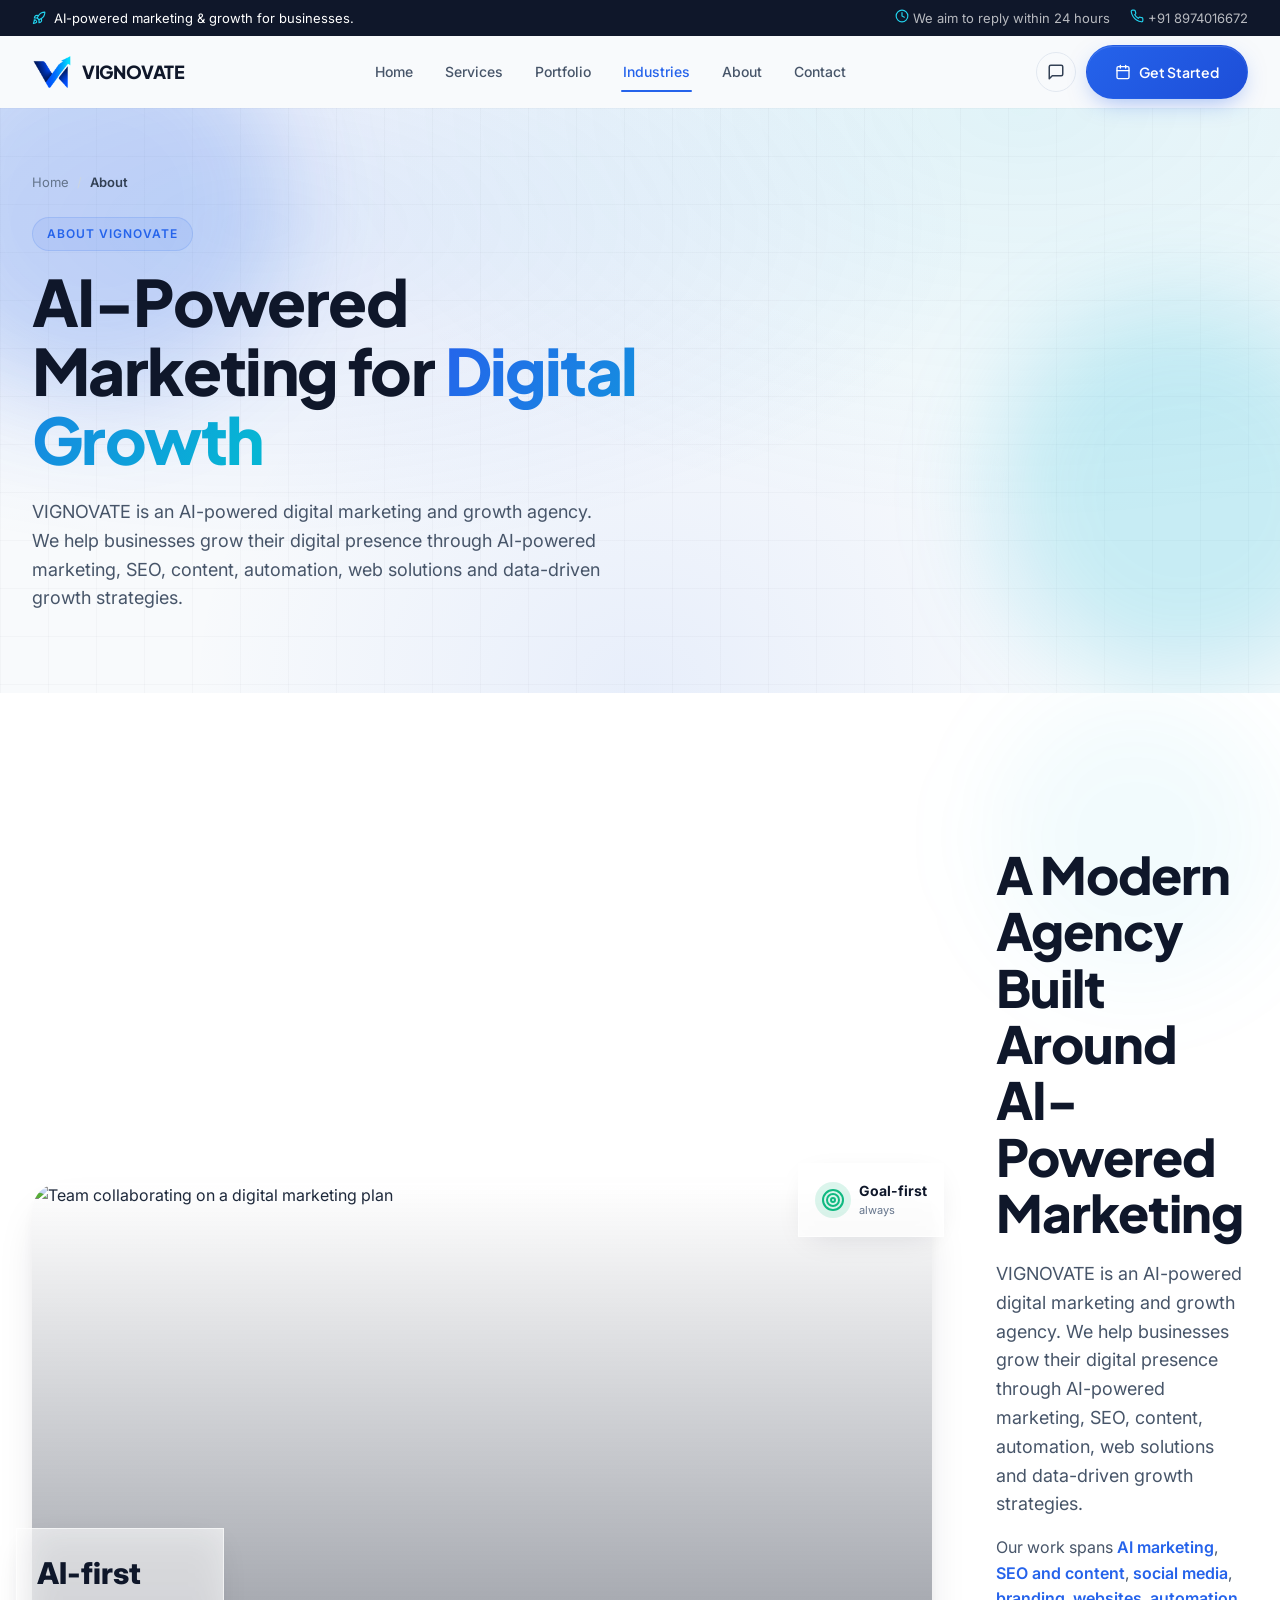
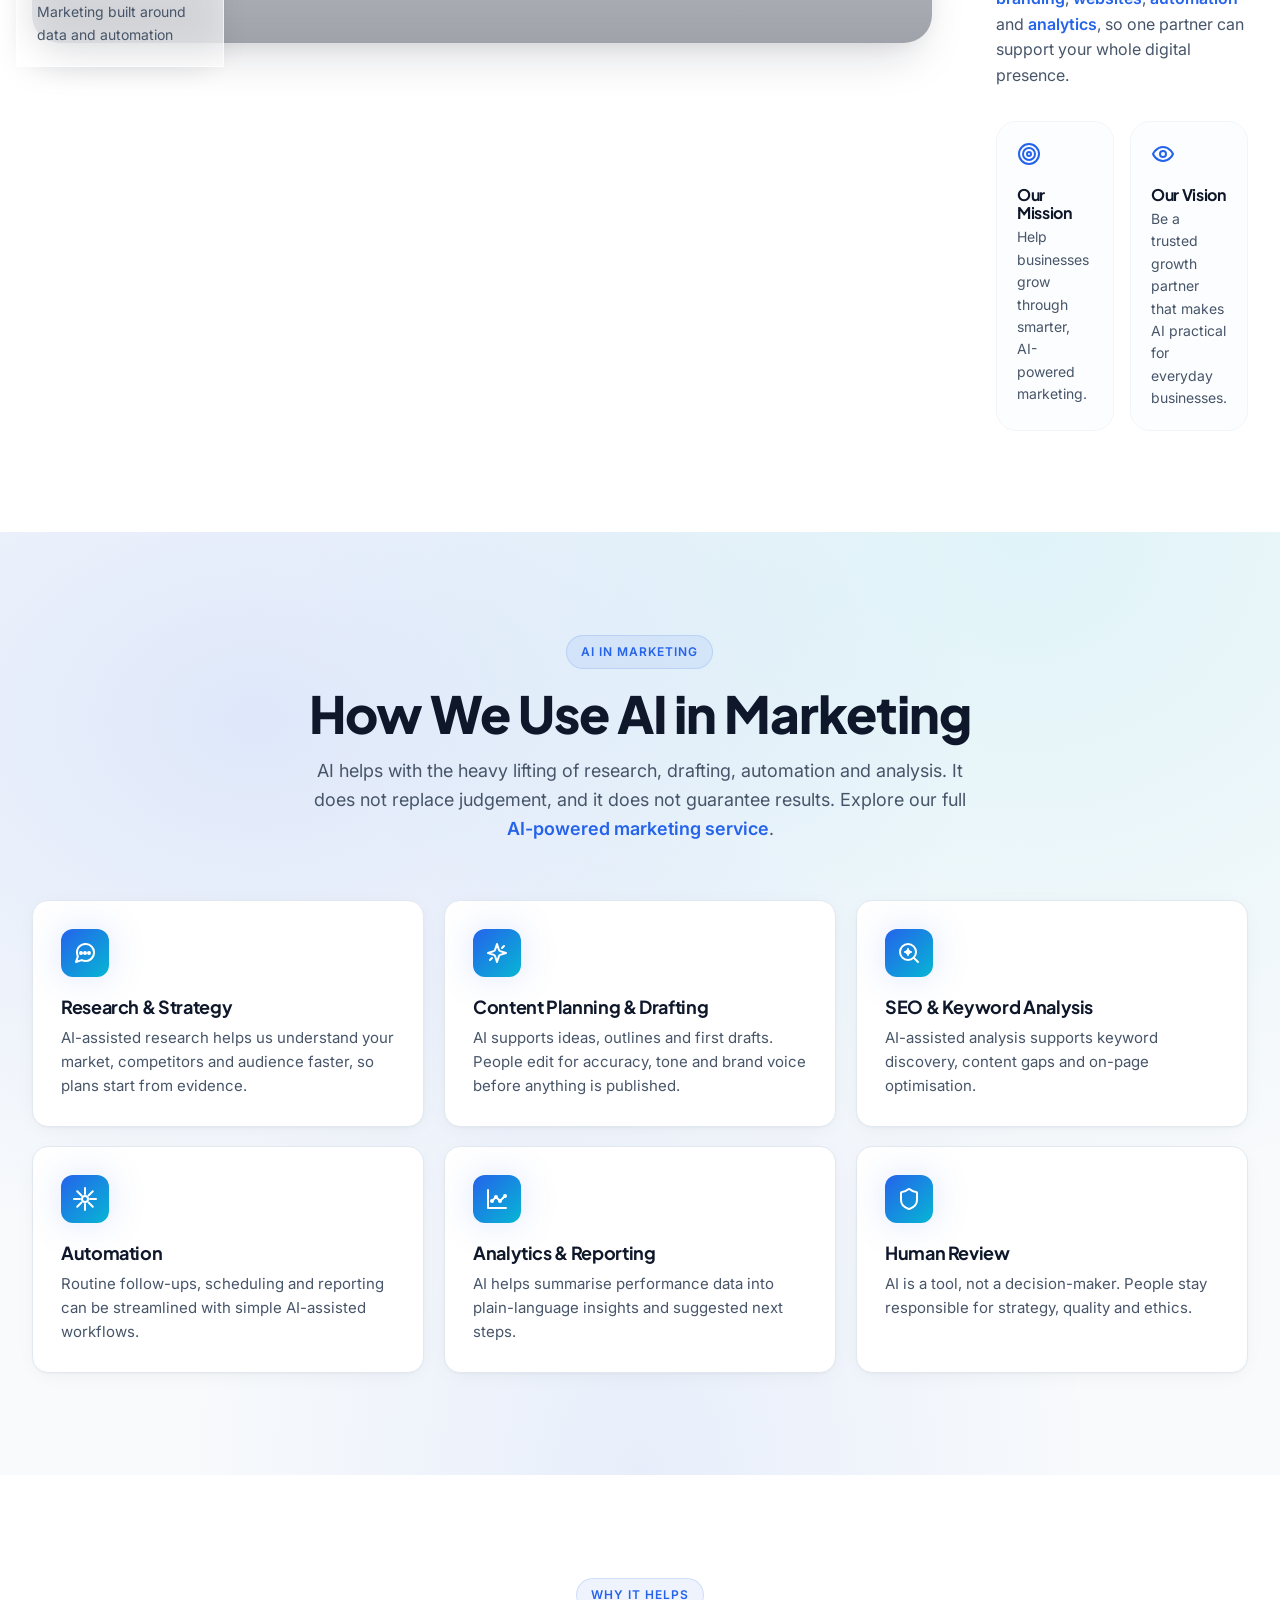
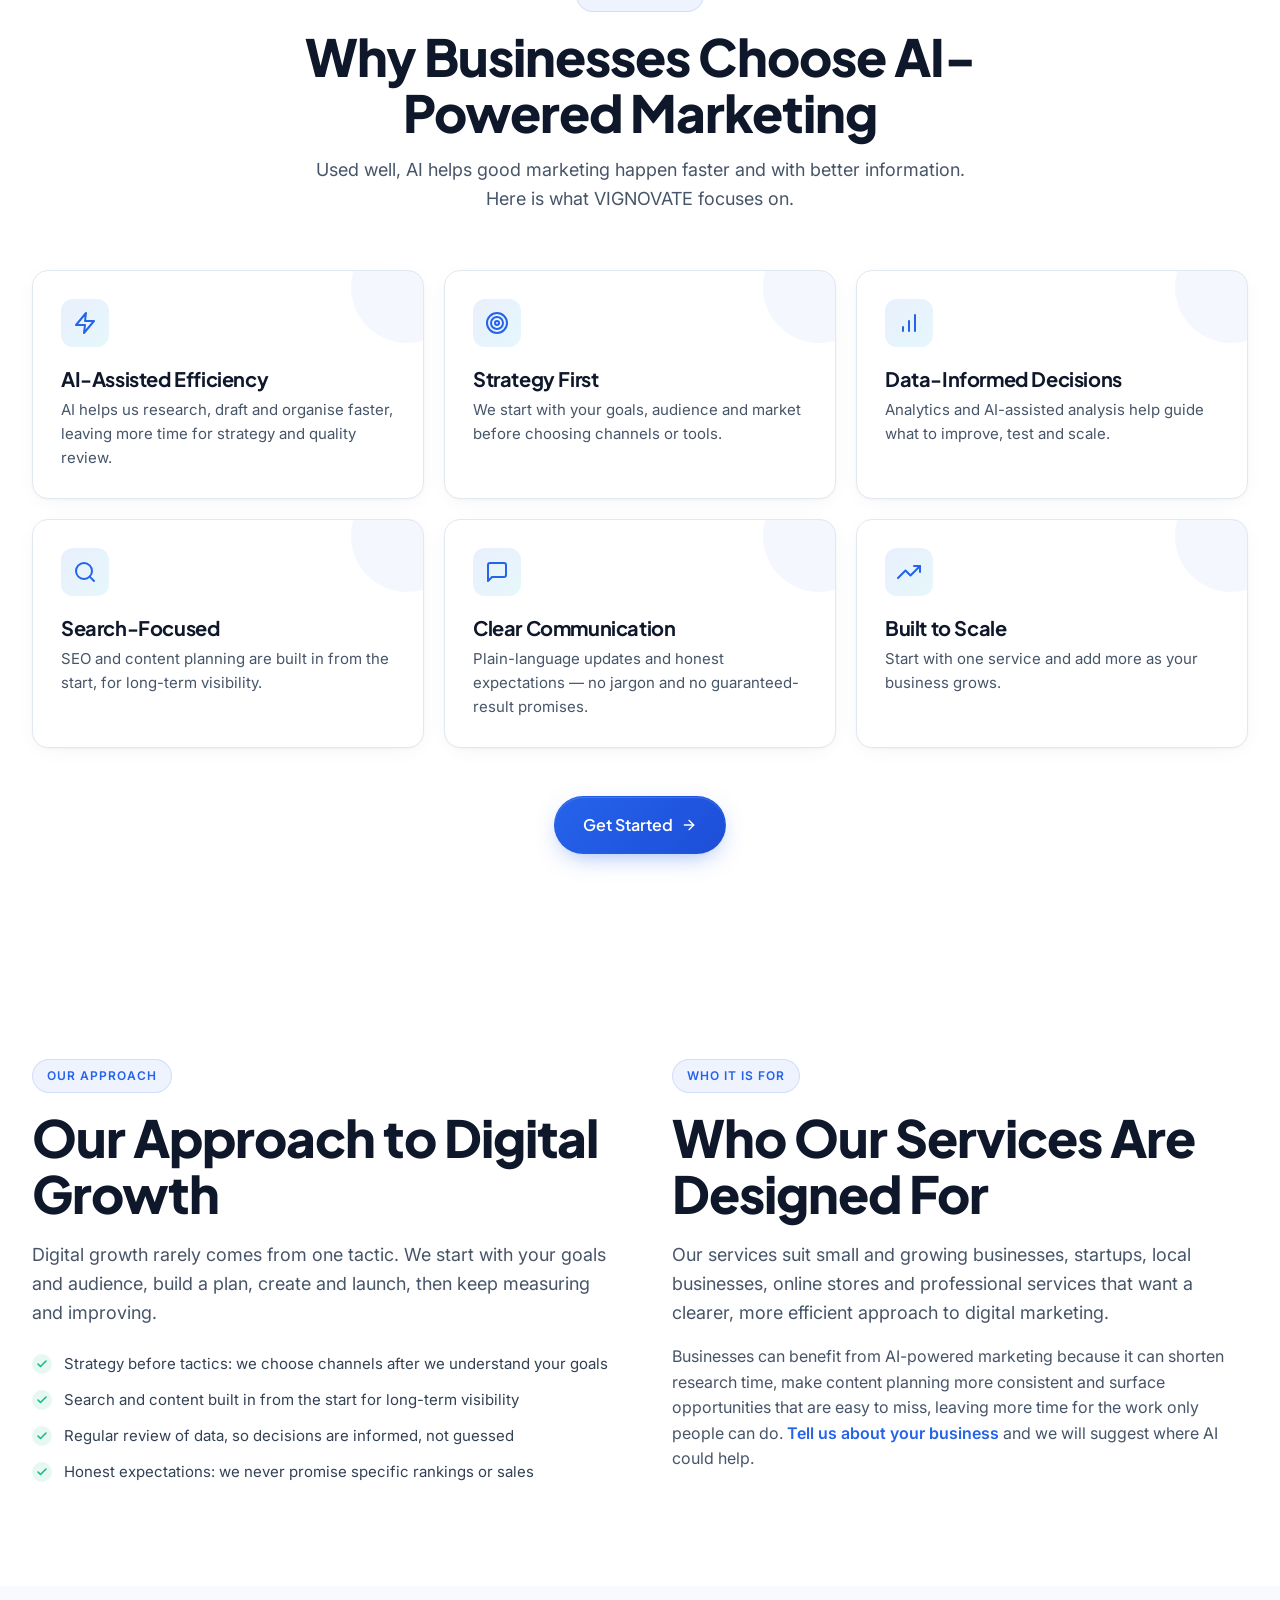
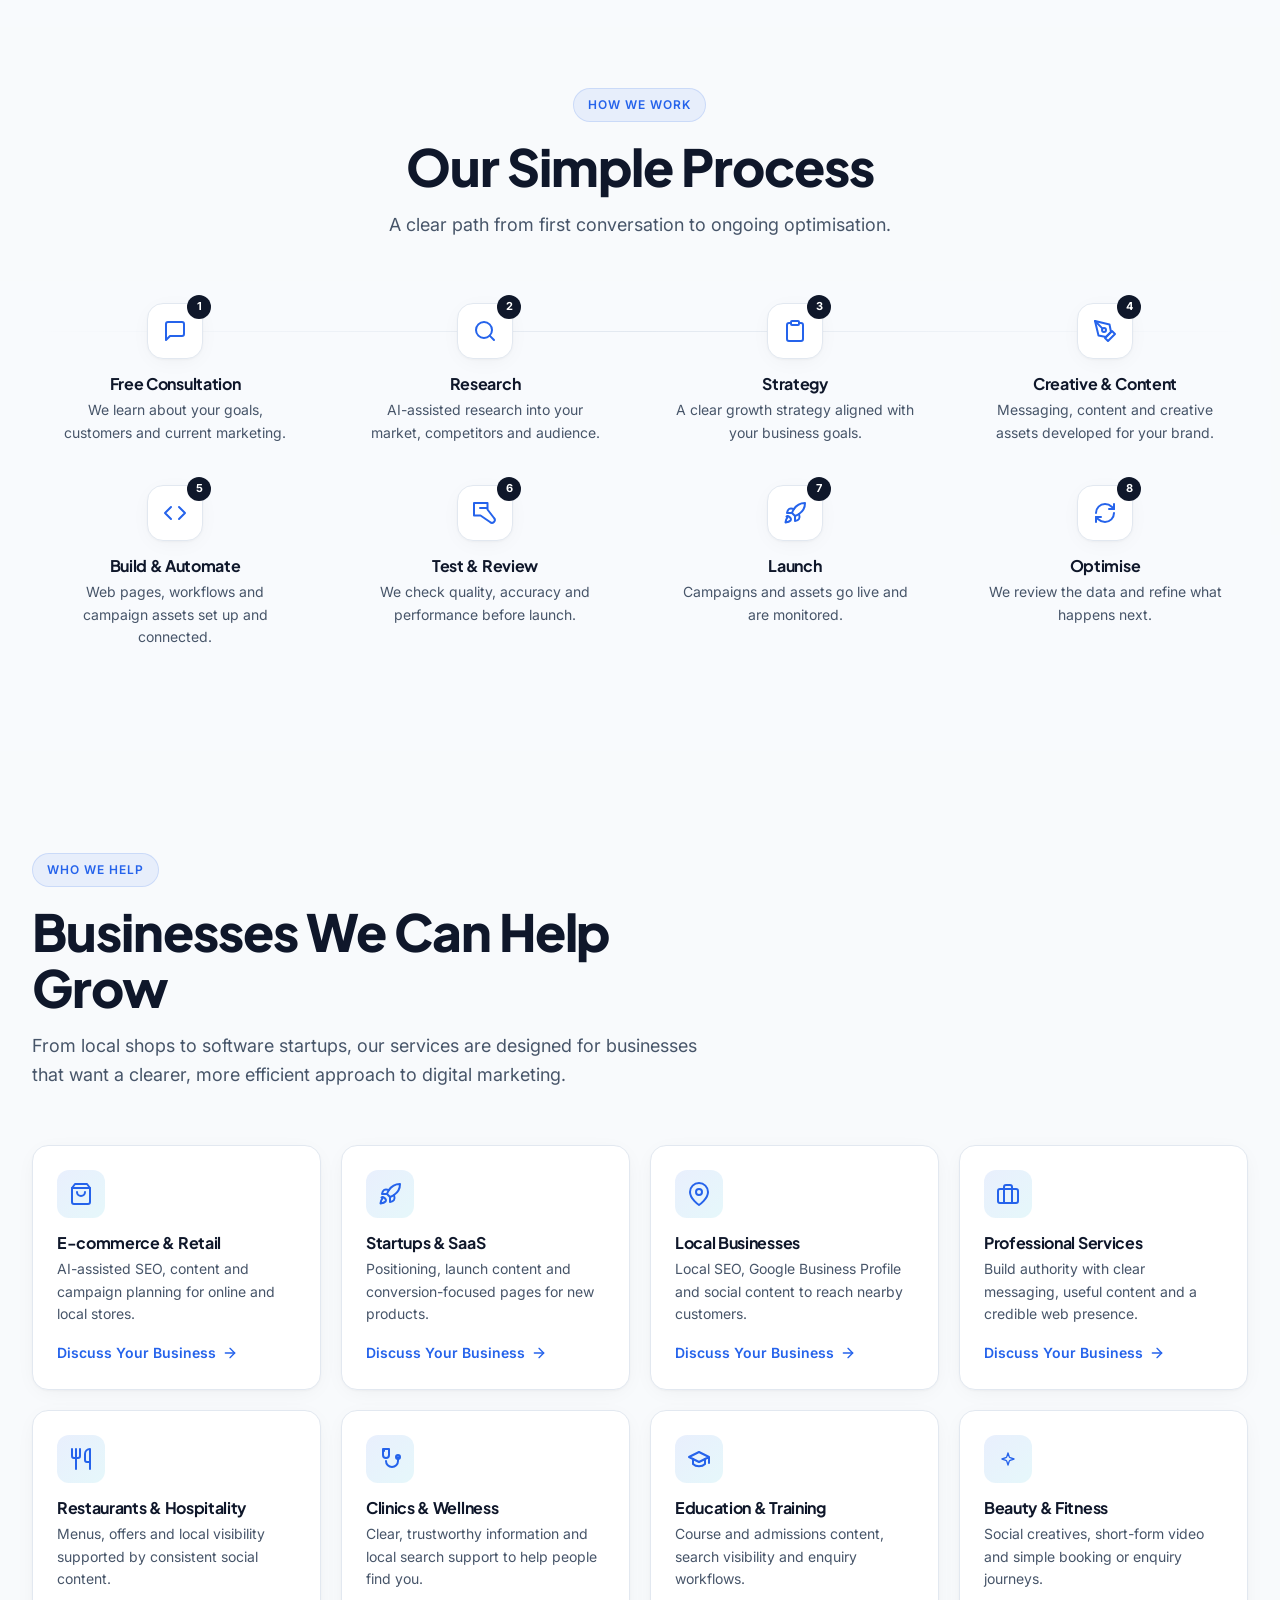
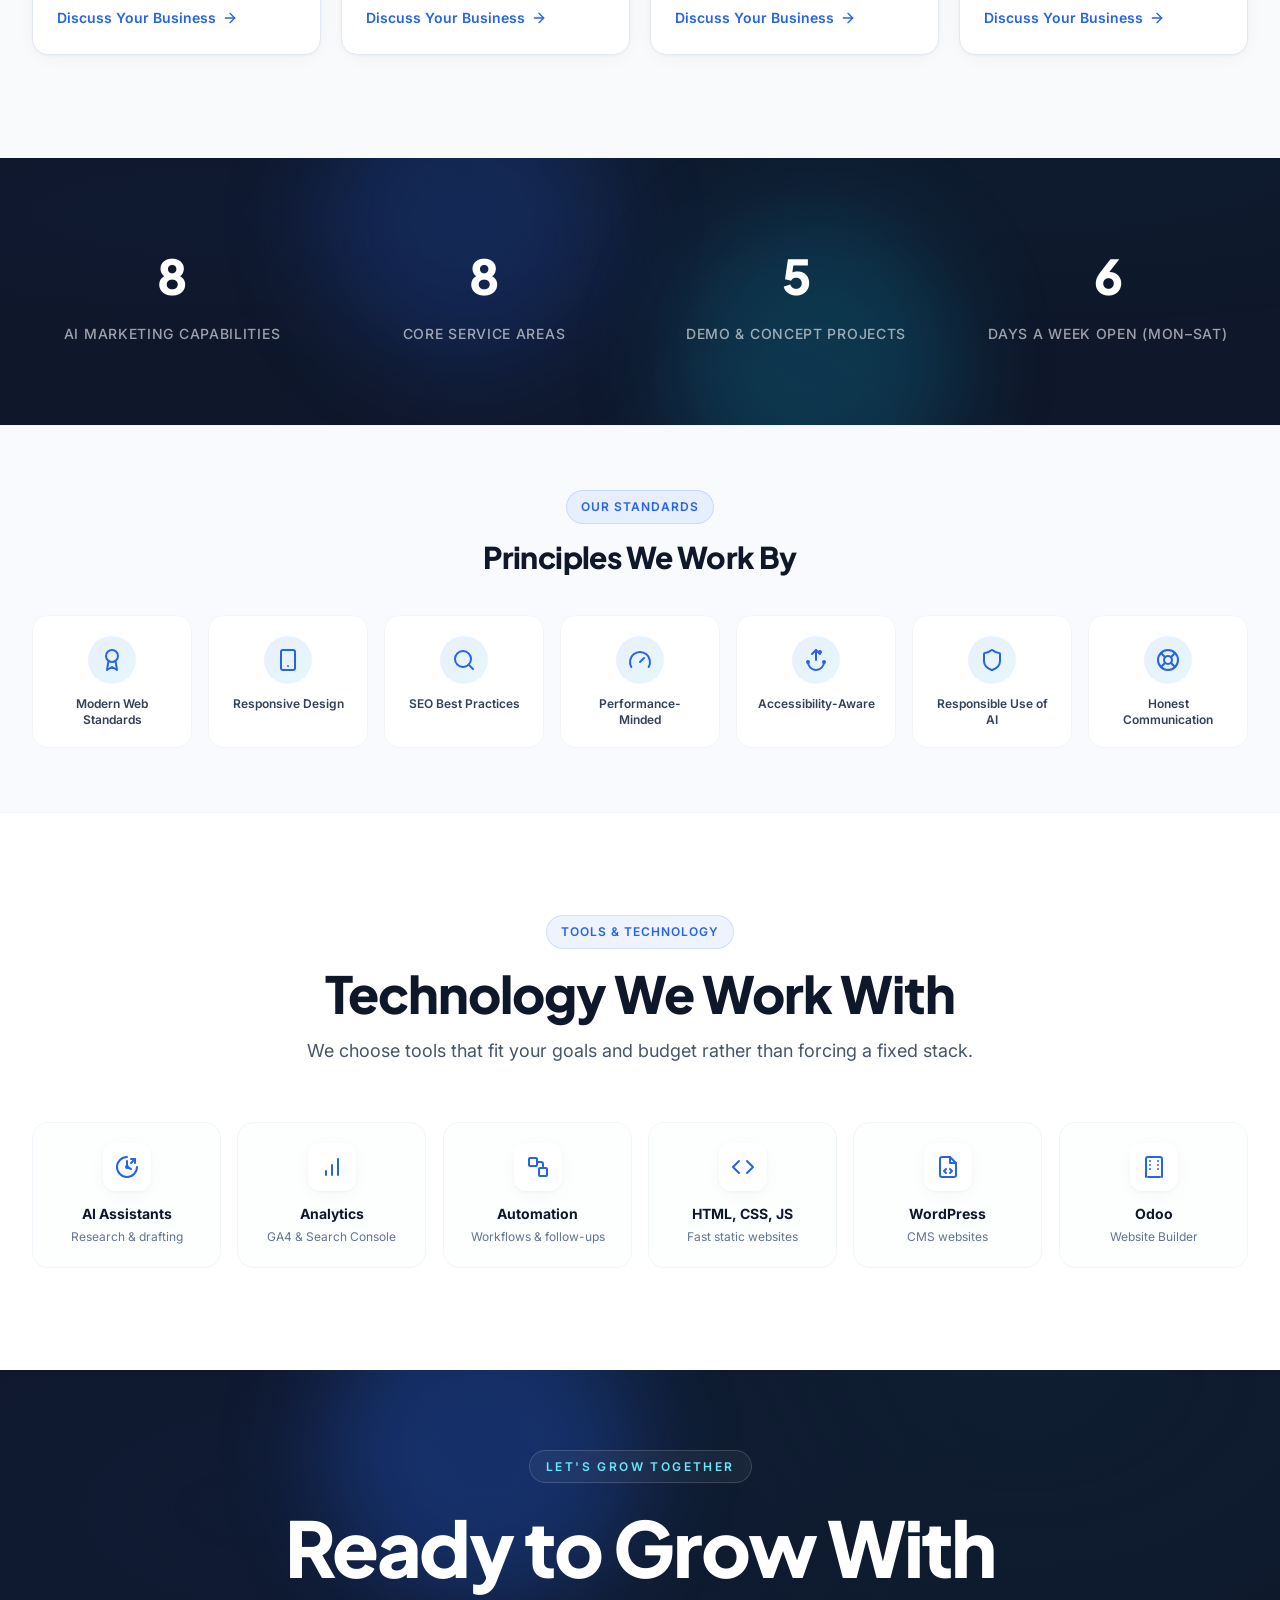
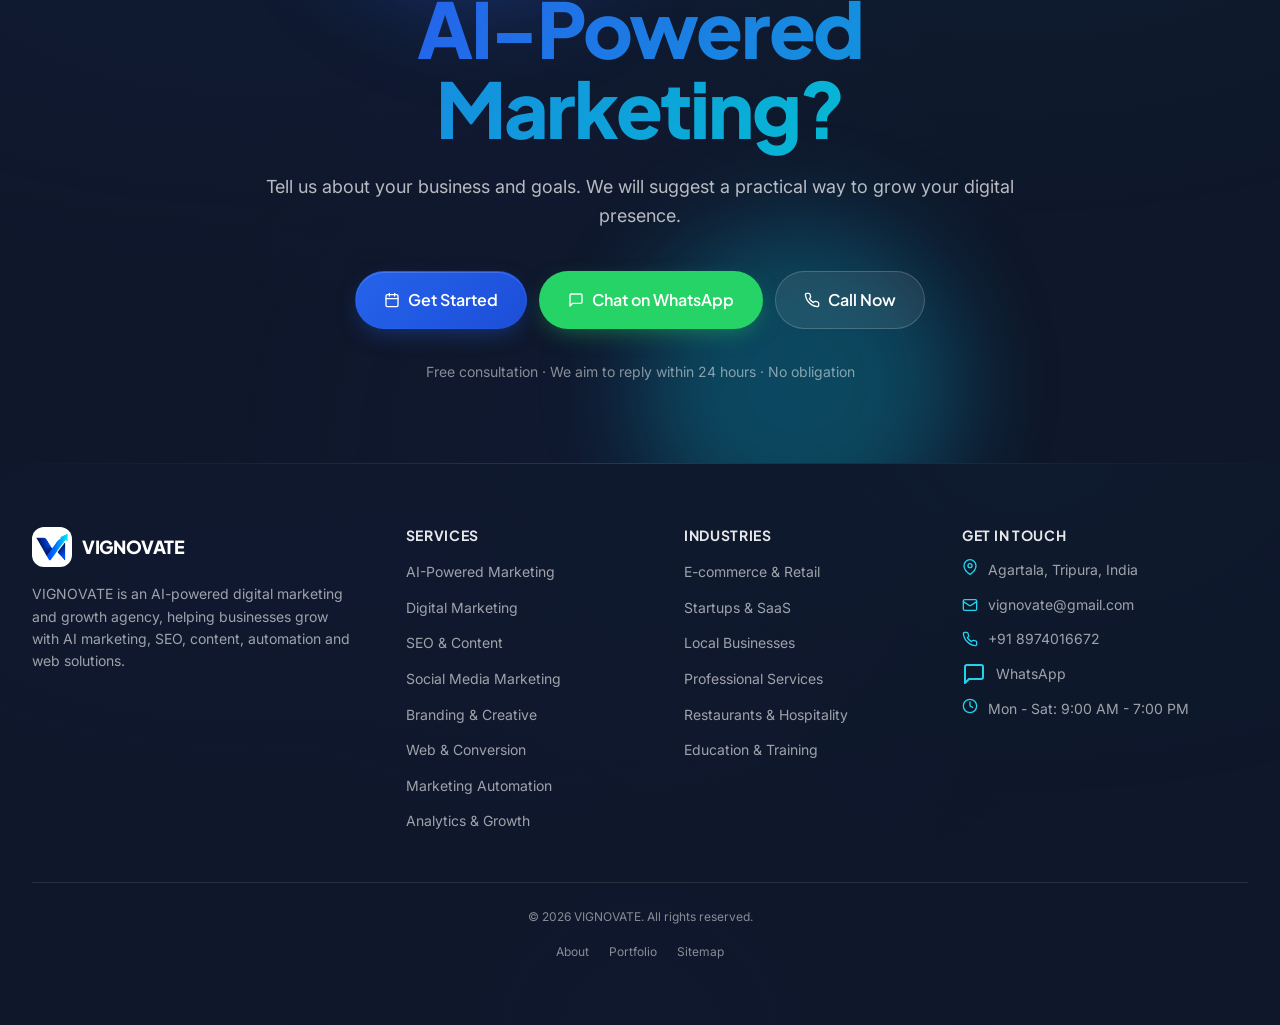
==== about.html @ fc9fb7b8 "Add files via upload" ====
<!doctype html>
<html lang="en">
<head>
<meta charset="UTF-8" />
<meta name="viewport" content="width=device-width, initial-scale=1.0" />
<title>About VIGNOVATE | AI-Powered Digital Marketing Agency</title>
<meta name="description" content="Learn who VIGNOVATE is, how we use AI in marketing, and how we help businesses grow their digital presence with SEO, content, automation and web solutions." />
<meta name="robots" content="index, follow, max-image-preview:large" />
<meta name="author" content="VIGNOVATE" />
<meta name="theme-color" content="#0F172A" />
<link rel="canonical" href="https://vignovate.com/about.html" />
<link rel="icon" type="image/svg+xml" href="assets/favicon.svg" />
<link rel="icon" type="image/png" sizes="32x32" href="assets/favicon-32.png" />
<link rel="apple-touch-icon" href="assets/img/vignovate-logo.png" />
<meta property="og:type" content="website" />
<meta property="og:site_name" content="VIGNOVATE" />
<meta property="og:locale" content="en_IN" />
<meta property="og:title" content="About VIGNOVATE | AI-Powered Digital Marketing Agency" />
<meta property="og:description" content="Learn who VIGNOVATE is, how we use AI in marketing, and how we help businesses grow their digital presence with SEO, content, automation and web solutions." />
<meta property="og:url" content="https://vignovate.com/about.html" />
<meta property="og:image" content="https://vignovate.com/assets/img/og-image.png" />
<meta property="og:image:width" content="1200" />
<meta property="og:image:height" content="630" />
<meta property="og:image:alt" content="VIGNOVATE - AI-Powered Digital Marketing &amp; Growth Agency" />
<meta name="twitter:card" content="summary_large_image" />
<meta name="twitter:title" content="About VIGNOVATE | AI-Powered Digital Marketing Agency" />
<meta name="twitter:description" content="Learn who VIGNOVATE is, how we use AI in marketing, and how we help businesses grow their digital presence with SEO, content, automation and web solutions." />
<meta name="twitter:image" content="https://vignovate.com/assets/img/og-image.png" />
<link rel="preconnect" href="https://fonts.googleapis.com" />
<link rel="preconnect" href="https://fonts.gstatic.com" crossorigin />
<link rel="preconnect" href="https://images.pexels.com" />
<link rel="stylesheet" href="https://fonts.googleapis.com/css2?family=Plus+Jakarta+Sans:wght@500;700;800&amp;family=Inter:wght@400;500;600&amp;display=swap" />
<link rel="stylesheet" href="assets/css/style.css" />
<noscript><style>.reveal{opacity:1!important;transform:none!important}</style></noscript>
<script type="application/ld+json">
{"@context":"https://schema.org","@type":"AboutPage","name":"About VIGNOVATE | AI-Powered Digital Marketing Agency","url":"https://vignovate.com/about.html","about":{"@id":"https://vignovate.com/#organization"}}
</script>
<script type="application/ld+json">
{"@context":"https://schema.org","@type":"ProfessionalService","@id":"https://vignovate.com/#organization","name":"VIGNOVATE","url":"https://vignovate.com/","description":"VIGNOVATE helps businesses grow their digital presence through AI-powered marketing, SEO, content, automation, web solutions, and data-driven growth strategies.","telephone":"+91-8974016672","email":"vignovate@gmail.com","image":"https://vignovate.com/assets/img/og-image.png","logo":"https://vignovate.com/assets/img/vignovate-logo.png","address":{"@type":"PostalAddress","addressLocality":"Agartala","addressRegion":"Tripura","addressCountry":"IN"},"openingHoursSpecification":[{"@type":"OpeningHoursSpecification","dayOfWeek":["Monday","Tuesday","Wednesday","Thursday","Friday","Saturday"],"opens":"09:00","closes":"19:00"}]}
</script>
<script type="application/ld+json">
{"@context":"https://schema.org","@type":"BreadcrumbList","itemListElement":[{"@type":"ListItem","position":1,"name":"Home","item":"https://vignovate.com/"},{"@type":"ListItem","position":2,"name":"About","item":"https://vignovate.com/about.html"}]}
</script>
</head>
<body>
<a href="#mainContent" class="skip-link">Skip to content</a>
<div class="scroll-progress"><div class="scroll-progress-bar" id="scrollBar" style="width:0"></div></div>

<!-- Announcement Bar -->
<div class="announce">
  <div class="container-x announce-inner">
    <p><svg class="ic" viewBox="0 0 24 24" fill="none" stroke="#22D3EE" stroke-width="2" stroke-linecap="round" stroke-linejoin="round" width="14" height="14"><path d="M4.5 16.5c-1.5 1.26-2 5-2 5s3.74-.5 5-2c.71-.84.7-2.13-.8-3.36-1.27-1.27-2.66-1.42-3.2-.64Z"/><path d="m12 15-3-3a22 22 0 0 1 2-3.95A12.88 12.88 0 0 1 22 2c0 2.72-.78 7.5-6 11a22.35 22.35 0 0 1-4 2Z"/><path d="M9 12H4s.55-3.03 2-4c1.62-1.08 5 0 5 0"/><path d="M12 15v5s3.03-.55 4-2c1.08-1.62 0-5 0-5"/></svg><span>AI-powered marketing &amp; growth for businesses.</span></p>
    <div class="announce-side">
      <span><svg class="ic" viewBox="0 0 24 24" fill="none" stroke="#22D3EE" stroke-width="2" stroke-linecap="round" stroke-linejoin="round" width="14" height="14"><circle cx="12" cy="12" r="10"/><polyline points="12 6 12 12 16 14"/></svg> We aim to reply within 24 hours</span>
      <a href="tel:+918974016672"><svg class="ic" viewBox="0 0 24 24" fill="none" stroke="#22D3EE" stroke-width="2" stroke-linecap="round" stroke-linejoin="round" width="14" height="14"><path d="M22 16.92v3a2 2 0 0 1-2.18 2 19.79 19.79 0 0 1-8.63-3.07 19.5 19.5 0 0 1-6-6 19.79 19.79 0 0 1-3.07-8.67A2 2 0 0 1 4.11 2h3a2 2 0 0 1 2 1.72 12.84 12.84 0 0 0 .7 2.81 2 2 0 0 1-.45 2.11L8.09 9.91a16 16 0 0 0 6 6l1.27-1.27a2 2 0 0 1 2.11-.45 12.84 12.84 0 0 0 2.81.7A2 2 0 0 1 22 16.92Z"/></svg> +91 8974016672</a>
    </div>
  </div>
</div>

<!-- Header -->
<header class="site-header" id="siteHeader" role="banner">
  <div class="header-bar" id="headerBar">
    <div class="container-x header-inner">
      <a href="index.html" class="logo" aria-label="VIGNOVATE home">
        <span class="logo-mark" style="background:none;box-shadow:none;height:2.5rem;width:2.5rem"><img src="assets/img/vignovate-logo.png" alt="" width="40" height="40" style="height:100%;width:100%;object-fit:contain" /></span>
        <span class="logo-text">VIGNOVATE</span>
      </a>
      <nav class="nav" id="primaryNav" aria-label="Primary">
        <a href="index.html" data-section="home">Home</a>
        <a href="services.html" data-section="services">Services</a>
        <a href="portfolio.html" data-section="portfolio">Portfolio</a>
        <a href="index.html#industries" data-section="industries">Industries</a>
        <a href="about.html" data-section="about" class="active">About</a>
        <a href="contact.html" data-section="contact">Contact</a>
      </nav>
      <div class="header-actions">
        <a href="https://wa.me/918974016672?text=Hi%20VIGNOVATE,%20I%20want%20to%20know%20more%20about%20your%20services." target="_blank" rel="noreferrer" class="icon-btn" aria-label="Chat on WhatsApp">
          <svg class="ic" viewBox="0 0 24 24" fill="none" stroke="currentColor" stroke-width="2" stroke-linecap="round" stroke-linejoin="round" width="18" height="18"><path d="M21 15a2 2 0 0 1-2 2H7l-4 4V5a2 2 0 0 1 2-2h14a2 2 0 0 1 2 2z"/></svg>
        </a>
        <a href="contact.html" class="btn btn-primary" style="font-size:0.875rem">
          <svg class="ic" viewBox="0 0 24 24" fill="none" stroke="currentColor" stroke-width="2" stroke-linecap="round" stroke-linejoin="round" width="16" height="16"><rect x="3" y="4" width="18" height="18" rx="2"/><path d="M16 2v4M8 2v4M3 10h18"/></svg>
          Get Started
        </a>
      </div>
      <button class="menu-btn" id="menuOpen" aria-label="Open menu">
        <svg class="ic" viewBox="0 0 24 24" fill="none" stroke="currentColor" stroke-width="2" stroke-linecap="round" stroke-linejoin="round" width="20" height="20"><line x1="4" y1="6" x2="20" y2="6"/><line x1="4" y1="12" x2="20" y2="12"/><line x1="4" y1="18" x2="20" y2="18"/></svg>
      </button>
    </div>
  </div>
  <!-- Mobile menu -->
  <div class="mobile-menu closed" id="mobileMenu">
    <div class="mobile-menu-overlay" data-menu-close></div>
    <div class="mobile-menu-panel">
      <div class="mobile-menu-head">
        <span style="font-family:var(--font-heading);font-size:1.125rem;font-weight:800;color:var(--primary-900)">Menu</span>
        <button class="icon-btn" id="menuClose" aria-label="Close menu">
          <svg class="ic" viewBox="0 0 24 24" fill="none" stroke="currentColor" stroke-width="2" stroke-linecap="round" stroke-linejoin="round" width="20" height="20"><line x1="18" y1="6" x2="6" y2="18"/><line x1="6" y1="6" x2="18" y2="18"/></svg>
        </button>
      </div>
      <nav aria-label="Mobile">
        <a href="index.html">Home</a>
        <a href="services.html">Services</a>
        <a href="portfolio.html">Portfolio</a>
        <a href="index.html#industries" data-menu-close>Industries</a>
        <a href="about.html">About</a>
        <a href="contact.html">Contact</a>
      </nav>
      <div class="mobile-menu-actions">
        <a href="contact.html" class="btn btn-primary" style="width:100%">Get Started</a>
        <a href="https://wa.me/918974016672?text=Hi%20VIGNOVATE,%20I%20want%20to%20know%20more%20about%20your%20services." target="_blank" rel="noreferrer" class="btn btn-whatsapp" style="width:100%">
          <svg class="ic" viewBox="0 0 24 24" fill="none" stroke="currentColor" stroke-width="2" stroke-linecap="round" stroke-linejoin="round" width="16" height="16"><path d="M21 15a2 2 0 0 1-2 2H7l-4 4V5a2 2 0 0 1 2-2h14a2 2 0 0 1 2 2z"/></svg>
          Chat on WhatsApp
        </a>
      </div>
    </div>
  </div>
</header>

<main id="mainContent">
<!-- PAGE HERO -->
<section class="page-hero" style="position:relative;overflow:hidden">
  <div style="position:absolute;inset:0;z-index:-10" class="mesh-bg"></div>
  <div style="position:absolute;inset:0;z-index:-10;opacity:0.6" class="grid-pattern"></div>
  <div style="position:absolute;top:-6rem;left:-6rem;z-index:-10;height:24rem;width:24rem;border-radius:999px;background:rgba(37,99,235,0.2);filter:blur(48px)" class="animate-pulse-glow"></div>
  <div style="position:absolute;top:33%;right:-6rem;z-index:-10;height:24rem;width:24rem;border-radius:999px;background:rgba(6,182,212,0.2);filter:blur(48px);animation-delay:1.5s" class="animate-pulse-glow"></div>
  <div class="container-x">
    <nav class="breadcrumb reveal" aria-label="Breadcrumb">
      <a href="index.html">Home</a>
      <span>/</span>
      <span style="color:var(--primary-700);font-weight:600" aria-current="page">About</span>
    </nav>
    <div style="max-width:42rem;margin-top:1.5rem">
      <span class="eyebrow reveal">About VIGNOVATE</span>
      <h1 class="reveal page-hero-title" style="margin-top:1rem" data-delay="60">AI-Powered Marketing for <span class="gradient-text">Digital Growth</span></h1>
      <p class="reveal" style="margin-top:1.5rem;font-size:1.125rem;color:var(--primary-600);max-width:36rem" data-delay="120">VIGNOVATE is an AI-powered digital marketing and growth agency. We help businesses grow their digital presence through AI-powered marketing, SEO, content, automation, web solutions and data-driven growth strategies.</p>
    </div>
  </div>
</section>
<!-- WHO WE ARE -->
<section class="section-pad" style="background:#fff;position:relative;overflow:hidden">
  <div style="position:absolute;top:0;right:0;height:18rem;width:18rem;border-radius:999px;background:rgba(6,182,212,0.05);filter:blur(48px)"></div>
  <div class="container-x">
    <div class="col-2">
      <div class="reveal" style="position:relative">
        <div style="position:relative;border-radius:var(--radius-xl3);overflow:hidden;box-shadow:var(--shadow-lift)">
          <img src="https://images.pexels.com/photos/3182812/pexels-photo-3182812.jpeg?auto=compress&amp;cs=tinysrgb&amp;w=900&amp;h=1000&amp;fit=crop" alt="Team collaborating on a digital marketing plan" loading="lazy" decoding="async" width="900" height="460" style="width:100%;height:460px;object-fit:cover" />
          <div style="position:absolute;inset:0;background:linear-gradient(to top,rgba(15,23,42,0.4),transparent)"></div>
        </div>
        <div style="position:absolute;bottom:-1.5rem;left:-1rem;width:13rem" class="glass">
          <div style="padding:1.25rem">
            <div style="font-size:1.875rem;font-weight:800;color:var(--primary-900)">AI-first</div>
            <div style="font-size:0.875rem;color:var(--primary-600);margin-top:0.25rem">Marketing built around data and automation</div>
          </div>
        </div>
        <div style="position:absolute;top:-1.25rem;right:-0.75rem" class="glass">
          <div style="padding:1rem;display:flex;align-items:center;gap:0.5rem">
            <span style="display:grid;place-items:center;height:2.25rem;width:2.25rem;border-radius:999px;background:rgba(16,185,129,0.15);color:var(--color-success)"><svg viewBox="0 0 24 24" fill="none" stroke="currentColor" stroke-width="2" stroke-linecap="round" stroke-linejoin="round" width="24" height="24"><circle cx="12" cy="12" r="10"/><circle cx="12" cy="12" r="6"/><circle cx="12" cy="12" r="2"/></svg></span>
            <div>
              <div style="font-size:0.875rem;font-weight:700;color:var(--primary-900)">Goal-first</div>
              <div style="font-size:0.6875rem;color:var(--primary-500)">always</div>
            </div>
          </div>
        </div>
      </div>
      <div>
        <span class="eyebrow reveal">Who We Are</span>
        <h2 class="reveal text-section" style="margin-top:1rem;font-weight:800;color:var(--primary-900)" data-delay="60">A Modern Agency Built Around AI-Powered Marketing</h2>
        <p class="reveal" style="margin-top:1.25rem;font-size:1.125rem;color:var(--primary-600)" data-delay="120">VIGNOVATE is an AI-powered digital marketing and growth agency. We help businesses grow their digital presence through AI-powered marketing, SEO, content, automation, web solutions and data-driven growth strategies.</p>
        <p class="reveal" style="margin-top:1rem;color:var(--primary-600)" data-delay="160">Our work spans <a href="services.html#ai-powered-marketing" style="color:var(--color-secondary);font-weight:600">AI marketing</a>, <a href="services.html#seo-content" style="color:var(--color-secondary);font-weight:600">SEO and content</a>, <a href="services.html#social-media-marketing" style="color:var(--color-secondary);font-weight:600">social media</a>, <a href="services.html#branding-creative" style="color:var(--color-secondary);font-weight:600">branding</a>, <a href="services.html#web-conversion" style="color:var(--color-secondary);font-weight:600">websites</a>, <a href="services.html#marketing-automation" style="color:var(--color-secondary);font-weight:600">automation</a> and <a href="services.html#analytics-growth" style="color:var(--color-secondary);font-weight:600">analytics</a>, so one partner can support your whole digital presence.</p>
        <div class="reveal grid-2" style="margin-top:2rem;gap:1rem" data-delay="220">
          <div style="border-radius:var(--radius-xl2);border:1px solid var(--primary-100);background:rgba(248,250,252,0.4);padding:1.25rem">
            <span style="color:var(--color-secondary)"><svg viewBox="0 0 24 24" fill="none" stroke="currentColor" stroke-width="2" stroke-linecap="round" stroke-linejoin="round" width="24" height="24"><circle cx="12" cy="12" r="10"/><circle cx="12" cy="12" r="6"/><circle cx="12" cy="12" r="2"/></svg></span>
            <h3 style="margin-top:0.75rem;font-size:1rem;font-weight:700;color:var(--primary-900)">Our Mission</h3>
            <p style="margin-top:0.25rem;font-size:0.875rem;color:var(--primary-600)">Help businesses grow through smarter, AI-powered marketing.</p>
          </div>
          <div style="border-radius:var(--radius-xl2);border:1px solid var(--primary-100);background:rgba(248,250,252,0.4);padding:1.25rem">
            <span style="color:var(--color-secondary)"><svg viewBox="0 0 24 24" fill="none" stroke="currentColor" stroke-width="2" stroke-linecap="round" stroke-linejoin="round" width="24" height="24"><path d="M2 12s3-7 10-7 10 7 10 7-3 7-10 7-10-7-10-7Z"/><circle cx="12" cy="12" r="3"/></svg></span>
            <h3 style="margin-top:0.75rem;font-size:1rem;font-weight:700;color:var(--primary-900)">Our Vision</h3>
            <p style="margin-top:0.25rem;font-size:0.875rem;color:var(--primary-600)">Be a trusted growth partner that makes AI practical for everyday businesses.</p>
          </div>
        </div>
      </div>
    </div>
  </div>
</section>
<!-- HOW WE USE AI -->
<section class="section-pad" style="position:relative">
  <div style="position:absolute;inset:0;z-index:-10" class="mesh-bg"></div>
  <div class="container-x">
    <div style="max-width:42rem;margin-inline:auto;text-align:center">
      <span class="eyebrow reveal">AI in Marketing</span>
      <h2 class="reveal text-section" style="margin-top:1rem;font-weight:800;color:var(--primary-900)" data-delay="60">How We Use AI in Marketing</h2>
      <p class="reveal" style="margin-top:1rem;font-size:1.125rem;color:var(--primary-600)" data-delay="120">AI helps with the heavy lifting of research, drafting, automation and analysis. It does not replace judgement, and it does not guarantee results. Explore our full <a href="services.html#ai-powered-marketing" style="color:var(--color-secondary);font-weight:600">AI-powered marketing service</a>.</p>
    </div>
    <div class="grid-3" style="margin-top:3.5rem">
      <article class="reveal card card-hover" style="padding:1.75rem" data-delay="0">
        <span style="display:grid;place-items:center;height:3rem;width:3rem;border-radius:0.75rem;background:linear-gradient(135deg,var(--color-secondary),var(--color-accent));color:#fff;box-shadow:var(--shadow-glow)"><svg viewBox="0 0 24 24" fill="none" stroke="currentColor" stroke-width="2" stroke-linecap="round" stroke-linejoin="round" width="24" height="24"><path d="M21 11.5a8.38 8.38 0 0 1-.9 3.8 8.5 8.5 0 0 1-7.6 4.7 8.38 8.38 0 0 1-3.8-.9L3 21l1.9-5.7a8.38 8.38 0 0 1-.9-3.8 8.5 8.5 0 0 1 4.7-7.6 8.38 8.38 0 0 1 3.8-.9h.5a8.48 8.48 0 0 1 8 8v.5z"/><circle cx="12" cy="12" r="1"/><circle cx="8" cy="12" r="1"/><circle cx="16" cy="12" r="1"/></svg></span>
        <h3 style="margin-top:1.25rem;font-size:1.125rem;font-weight:700;color:var(--primary-900)">Research &amp; Strategy</h3>
        <p style="margin-top:0.5rem;font-size:0.9375rem;color:var(--primary-600);line-height:1.6">AI-assisted research helps us understand your market, competitors and audience faster, so plans start from evidence.</p>
      </article>
      <article class="reveal card card-hover" style="padding:1.75rem" data-delay="70">
        <span style="display:grid;place-items:center;height:3rem;width:3rem;border-radius:0.75rem;background:linear-gradient(135deg,var(--color-secondary),var(--color-accent));color:#fff;box-shadow:var(--shadow-glow)"><svg viewBox="0 0 24 24" fill="none" stroke="currentColor" stroke-width="2" stroke-linecap="round" stroke-linejoin="round" width="24" height="24"><path d="M12 3l1.9 5.8a2 2 0 0 0 1.3 1.3L21 12l-5.8 1.9a2 2 0 0 0-1.3 1.3L12 21l-1.9-5.8a2 2 0 0 0-1.3-1.3L3 12l5.8-1.9a2 2 0 0 0 1.3-1.3z"/><path d="M5 19l2-2"/><path d="M19 5l-2 2"/></svg></span>
        <h3 style="margin-top:1.25rem;font-size:1.125rem;font-weight:700;color:var(--primary-900)">Content Planning &amp; Drafting</h3>
        <p style="margin-top:0.5rem;font-size:0.9375rem;color:var(--primary-600);line-height:1.6">AI supports ideas, outlines and first drafts. People edit for accuracy, tone and brand voice before anything is published.</p>
      </article>
      <article class="reveal card card-hover" style="padding:1.75rem" data-delay="140">
        <span style="display:grid;place-items:center;height:3rem;width:3rem;border-radius:0.75rem;background:linear-gradient(135deg,var(--color-secondary),var(--color-accent));color:#fff;box-shadow:var(--shadow-glow)"><svg viewBox="0 0 24 24" fill="none" stroke="currentColor" stroke-width="2" stroke-linecap="round" stroke-linejoin="round" width="24" height="24"><circle cx="11" cy="11" r="8"/><line x1="21" y1="21" x2="16.65" y2="16.65"/><path d="M11 8v6M8 11h6"/><circle cx="11" cy="11" r="1.5" fill="currentColor"/></svg></span>
        <h3 style="margin-top:1.25rem;font-size:1.125rem;font-weight:700;color:var(--primary-900)">SEO &amp; Keyword Analysis</h3>
        <p style="margin-top:0.5rem;font-size:0.9375rem;color:var(--primary-600);line-height:1.6">AI-assisted analysis supports keyword discovery, content gaps and on-page optimisation.</p>
      </article>
      <article class="reveal card card-hover" style="padding:1.75rem" data-delay="0">
        <span style="display:grid;place-items:center;height:3rem;width:3rem;border-radius:0.75rem;background:linear-gradient(135deg,var(--color-secondary),var(--color-accent));color:#fff;box-shadow:var(--shadow-glow)"><svg viewBox="0 0 24 24" fill="none" stroke="currentColor" stroke-width="2" stroke-linecap="round" stroke-linejoin="round" width="24" height="24"><circle cx="12" cy="12" r="3"/><path d="M12 1v6M12 17v6M4.22 4.22l4.24 4.24M15.54 15.54l4.24 4.24M1 12h6M17 12h6M4.22 19.78l4.24-4.24M15.54 8.46l4.24-4.24"/></svg></span>
        <h3 style="margin-top:1.25rem;font-size:1.125rem;font-weight:700;color:var(--primary-900)">Automation</h3>
        <p style="margin-top:0.5rem;font-size:0.9375rem;color:var(--primary-600);line-height:1.6">Routine follow-ups, scheduling and reporting can be streamlined with simple AI-assisted workflows.</p>
      </article>
      <article class="reveal card card-hover" style="padding:1.75rem" data-delay="70">
        <span style="display:grid;place-items:center;height:3rem;width:3rem;border-radius:0.75rem;background:linear-gradient(135deg,var(--color-secondary),var(--color-accent));color:#fff;box-shadow:var(--shadow-glow)"><svg viewBox="0 0 24 24" fill="none" stroke="currentColor" stroke-width="2" stroke-linecap="round" stroke-linejoin="round" width="24" height="24"><path d="M3 3v18h18"/><path d="M7 14l4-4 4 4 5-5"/><circle cx="7" cy="14" r="1" fill="currentColor"/><circle cx="11" cy="10" r="1" fill="currentColor"/><circle cx="15" cy="14" r="1" fill="currentColor"/><circle cx="20" cy="9" r="1" fill="currentColor"/></svg></span>
        <h3 style="margin-top:1.25rem;font-size:1.125rem;font-weight:700;color:var(--primary-900)">Analytics &amp; Reporting</h3>
        <p style="margin-top:0.5rem;font-size:0.9375rem;color:var(--primary-600);line-height:1.6">AI helps summarise performance data into plain-language insights and suggested next steps.</p>
      </article>
      <article class="reveal card card-hover" style="padding:1.75rem" data-delay="140">
        <span style="display:grid;place-items:center;height:3rem;width:3rem;border-radius:0.75rem;background:linear-gradient(135deg,var(--color-secondary),var(--color-accent));color:#fff;box-shadow:var(--shadow-glow)"><svg viewBox="0 0 24 24" fill="none" stroke="currentColor" stroke-width="2" stroke-linecap="round" stroke-linejoin="round" width="24" height="24"><path d="M20 13c0 5-3.5 7.5-7.66 8.95a1 1 0 0 1-.67-.01C7.5 20.5 4 18 4 13V6a1 1 0 0 1 1-1c2 0 4.5-1.2 6.24-2.72a1.17 1.17 0 0 1 1.52 0C14.51 3.81 17 5 19 5a1 1 0 0 1 1 1z"/></svg></span>
        <h3 style="margin-top:1.25rem;font-size:1.125rem;font-weight:700;color:var(--primary-900)">Human Review</h3>
        <p style="margin-top:0.5rem;font-size:0.9375rem;color:var(--primary-600);line-height:1.6">AI is a tool, not a decision-maker. People stay responsible for strategy, quality and ethics.</p>
      </article>
    </div>
  </div>
</section>
<!-- WHY -->
<section class="section-pad" style="background:#fff">
  <div class="container-x">
    <div style="max-width:42rem;margin-inline:auto;text-align:center">
      <span class="eyebrow reveal">Why It Helps</span>
      <h2 class="reveal text-section" style="margin-top:1rem;font-weight:800;color:var(--primary-900)" data-delay="60">Why Businesses Choose AI-Powered Marketing</h2>
      <p class="reveal" style="margin-top:1rem;font-size:1.125rem;color:var(--primary-600)" data-delay="120">Used well, AI helps good marketing happen faster and with better information. Here is what VIGNOVATE focuses on.</p>
    </div>
    <div class="grid-3" style="margin-top:3.5rem" id="whyGrid">
      <article class="reveal card card-hover" style="padding:1.75rem;position:relative;overflow:hidden" data-delay="0">
        <div style="position:absolute;right:-2.5rem;top:-2.5rem;height:7rem;width:7rem;border-radius:999px;background:rgba(37,99,235,0.05);transition:transform 0.5s" onmouseover="this.style.transform='scale(1.5)'" onmouseout="this.style.transform='scale(1)'"></div>
        <div style="position:relative">
          <span style="display:grid;place-items:center;height:3rem;width:3rem;border-radius:0.75rem;background:linear-gradient(135deg,rgba(37,99,235,0.1),rgba(6,182,212,0.1));color:var(--color-secondary)"><svg viewBox="0 0 24 24" fill="none" stroke="currentColor" stroke-width="2" stroke-linecap="round" stroke-linejoin="round" width="24" height="24"><polygon points="13 2 3 14 12 14 11 22 21 10 12 10 13 2"/></svg></span>
          <h3 style="margin-top:1.25rem;font-size:1.25rem;font-weight:700;color:var(--primary-900)">AI-Assisted Efficiency</h3>
          <p style="margin-top:0.5rem;font-size:0.9375rem;color:var(--primary-600);line-height:1.6">AI helps us research, draft and organise faster, leaving more time for strategy and quality review.</p>
        </div>
      </article>
      <article class="reveal card card-hover" style="padding:1.75rem;position:relative;overflow:hidden" data-delay="70">
        <div style="position:absolute;right:-2.5rem;top:-2.5rem;height:7rem;width:7rem;border-radius:999px;background:rgba(37,99,235,0.05);transition:transform 0.5s" onmouseover="this.style.transform='scale(1.5)'" onmouseout="this.style.transform='scale(1)'"></div>
        <div style="position:relative">
          <span style="display:grid;place-items:center;height:3rem;width:3rem;border-radius:0.75rem;background:linear-gradient(135deg,rgba(37,99,235,0.1),rgba(6,182,212,0.1));color:var(--color-secondary)"><svg viewBox="0 0 24 24" fill="none" stroke="currentColor" stroke-width="2" stroke-linecap="round" stroke-linejoin="round" width="24" height="24"><circle cx="12" cy="12" r="10"/><circle cx="12" cy="12" r="6"/><circle cx="12" cy="12" r="2"/></svg></span>
          <h3 style="margin-top:1.25rem;font-size:1.25rem;font-weight:700;color:var(--primary-900)">Strategy First</h3>
          <p style="margin-top:0.5rem;font-size:0.9375rem;color:var(--primary-600);line-height:1.6">We start with your goals, audience and market before choosing channels or tools.</p>
        </div>
      </article>
      <article class="reveal card card-hover" style="padding:1.75rem;position:relative;overflow:hidden" data-delay="140">
        <div style="position:absolute;right:-2.5rem;top:-2.5rem;height:7rem;width:7rem;border-radius:999px;background:rgba(37,99,235,0.05);transition:transform 0.5s" onmouseover="this.style.transform='scale(1.5)'" onmouseout="this.style.transform='scale(1)'"></div>
        <div style="position:relative">
          <span style="display:grid;place-items:center;height:3rem;width:3rem;border-radius:0.75rem;background:linear-gradient(135deg,rgba(37,99,235,0.1),rgba(6,182,212,0.1));color:var(--color-secondary)"><svg viewBox="0 0 24 24" fill="none" stroke="currentColor" stroke-width="2" stroke-linecap="round" stroke-linejoin="round" width="24" height="24"><line x1="12" y1="20" x2="12" y2="10"/><line x1="18" y1="20" x2="18" y2="4"/><line x1="6" y1="20" x2="6" y2="16"/></svg></span>
          <h3 style="margin-top:1.25rem;font-size:1.25rem;font-weight:700;color:var(--primary-900)">Data-Informed Decisions</h3>
          <p style="margin-top:0.5rem;font-size:0.9375rem;color:var(--primary-600);line-height:1.6">Analytics and AI-assisted analysis help guide what to improve, test and scale.</p>
        </div>
      </article>
      <article class="reveal card card-hover" style="padding:1.75rem;position:relative;overflow:hidden" data-delay="210">
        <div style="position:absolute;right:-2.5rem;top:-2.5rem;height:7rem;width:7rem;border-radius:999px;background:rgba(37,99,235,0.05);transition:transform 0.5s" onmouseover="this.style.transform='scale(1.5)'" onmouseout="this.style.transform='scale(1)'"></div>
        <div style="position:relative">
          <span style="display:grid;place-items:center;height:3rem;width:3rem;border-radius:0.75rem;background:linear-gradient(135deg,rgba(37,99,235,0.1),rgba(6,182,212,0.1));color:var(--color-secondary)"><svg viewBox="0 0 24 24" fill="none" stroke="currentColor" stroke-width="2" stroke-linecap="round" stroke-linejoin="round" width="24" height="24"><circle cx="11" cy="11" r="8"/><line x1="21" y1="21" x2="16.65" y2="16.65"/></svg></span>
          <h3 style="margin-top:1.25rem;font-size:1.25rem;font-weight:700;color:var(--primary-900)">Search-Focused</h3>
          <p style="margin-top:0.5rem;font-size:0.9375rem;color:var(--primary-600);line-height:1.6">SEO and content planning are built in from the start, for long-term visibility.</p>
        </div>
      </article>
      <article class="reveal card card-hover" style="padding:1.75rem;position:relative;overflow:hidden" data-delay="280">
        <div style="position:absolute;right:-2.5rem;top:-2.5rem;height:7rem;width:7rem;border-radius:999px;background:rgba(37,99,235,0.05);transition:transform 0.5s" onmouseover="this.style.transform='scale(1.5)'" onmouseout="this.style.transform='scale(1)'"></div>
        <div style="position:relative">
          <span style="display:grid;place-items:center;height:3rem;width:3rem;border-radius:0.75rem;background:linear-gradient(135deg,rgba(37,99,235,0.1),rgba(6,182,212,0.1));color:var(--color-secondary)"><svg viewBox="0 0 24 24" fill="none" stroke="currentColor" stroke-width="2" stroke-linecap="round" stroke-linejoin="round" width="24" height="24"><path d="M21 15a2 2 0 0 1-2 2H7l-4 4V5a2 2 0 0 1 2-2h14a2 2 0 0 1 2 2z"/></svg></span>
          <h3 style="margin-top:1.25rem;font-size:1.25rem;font-weight:700;color:var(--primary-900)">Clear Communication</h3>
          <p style="margin-top:0.5rem;font-size:0.9375rem;color:var(--primary-600);line-height:1.6">Plain-language updates and honest expectations — no jargon and no guaranteed-result promises.</p>
        </div>
      </article>
      <article class="reveal card card-hover" style="padding:1.75rem;position:relative;overflow:hidden" data-delay="350">
        <div style="position:absolute;right:-2.5rem;top:-2.5rem;height:7rem;width:7rem;border-radius:999px;background:rgba(37,99,235,0.05);transition:transform 0.5s" onmouseover="this.style.transform='scale(1.5)'" onmouseout="this.style.transform='scale(1)'"></div>
        <div style="position:relative">
          <span style="display:grid;place-items:center;height:3rem;width:3rem;border-radius:0.75rem;background:linear-gradient(135deg,rgba(37,99,235,0.1),rgba(6,182,212,0.1));color:var(--color-secondary)"><svg viewBox="0 0 24 24" fill="none" stroke="currentColor" stroke-width="2" stroke-linecap="round" stroke-linejoin="round" width="24" height="24"><polyline points="23 6 13.5 15.5 8.5 10.5 1 18"/><polyline points="17 6 23 6 23 12"/></svg></span>
          <h3 style="margin-top:1.25rem;font-size:1.25rem;font-weight:700;color:var(--primary-900)">Built to Scale</h3>
          <p style="margin-top:0.5rem;font-size:0.9375rem;color:var(--primary-600);line-height:1.6">Start with one service and add more as your business grows.</p>
        </div>
      </article>
    </div>
    <div class="reveal" style="margin-top:3rem;text-align:center">
      <a href="contact.html" class="btn btn-primary">Get Started <svg class="ic" viewBox="0 0 24 24" fill="none" stroke="currentColor" stroke-width="2" stroke-linecap="round" stroke-linejoin="round" width="16" height="16"><line x1="5" y1="12" x2="19" y2="12"/><polyline points="12 5 19 12 12 19"/></svg></a>
    </div>
  </div>
</section>
<!-- APPROACH -->
<section class="section-pad" style="background:#fff">
  <div class="container-x">
    <div class="col-2" style="align-items:start">
      <div>
        <span class="eyebrow reveal">Our Approach</span>
        <h2 class="reveal text-section" style="margin-top:1rem;font-weight:800;color:var(--primary-900)" data-delay="60">Our Approach to Digital Growth</h2>
        <p class="reveal" style="margin-top:1.25rem;font-size:1.125rem;color:var(--primary-600)" data-delay="120">Digital growth rarely comes from one tactic. We start with your goals and audience, build a plan, create and launch, then keep measuring and improving.</p>
        <ul class="reveal" style="margin-top:1.5rem;display:flex;flex-direction:column;gap:0.75rem" data-delay="180">
          <li style="display:flex;align-items:flex-start;gap:0.75rem;color:var(--primary-700)"><span style="margin-top:0.125rem;display:grid;place-items:center;height:1.25rem;width:1.25rem;flex-shrink:0;border-radius:999px;background:rgba(16,185,129,0.1);color:var(--color-success)"><svg class="ic" viewBox="0 0 24 24" fill="none" stroke="currentColor" stroke-width="3" stroke-linecap="round" stroke-linejoin="round" width="12" height="12"><polyline points="20 6 9 17 4 12"/></svg></span><span style="font-size:0.9375rem">Strategy before tactics: we choose channels after we understand your goals</span></li>
          <li style="display:flex;align-items:flex-start;gap:0.75rem;color:var(--primary-700)"><span style="margin-top:0.125rem;display:grid;place-items:center;height:1.25rem;width:1.25rem;flex-shrink:0;border-radius:999px;background:rgba(16,185,129,0.1);color:var(--color-success)"><svg class="ic" viewBox="0 0 24 24" fill="none" stroke="currentColor" stroke-width="3" stroke-linecap="round" stroke-linejoin="round" width="12" height="12"><polyline points="20 6 9 17 4 12"/></svg></span><span style="font-size:0.9375rem">Search and content built in from the start for long-term visibility</span></li>
          <li style="display:flex;align-items:flex-start;gap:0.75rem;color:var(--primary-700)"><span style="margin-top:0.125rem;display:grid;place-items:center;height:1.25rem;width:1.25rem;flex-shrink:0;border-radius:999px;background:rgba(16,185,129,0.1);color:var(--color-success)"><svg class="ic" viewBox="0 0 24 24" fill="none" stroke="currentColor" stroke-width="3" stroke-linecap="round" stroke-linejoin="round" width="12" height="12"><polyline points="20 6 9 17 4 12"/></svg></span><span style="font-size:0.9375rem">Regular review of data, so decisions are informed, not guessed</span></li>
          <li style="display:flex;align-items:flex-start;gap:0.75rem;color:var(--primary-700)"><span style="margin-top:0.125rem;display:grid;place-items:center;height:1.25rem;width:1.25rem;flex-shrink:0;border-radius:999px;background:rgba(16,185,129,0.1);color:var(--color-success)"><svg class="ic" viewBox="0 0 24 24" fill="none" stroke="currentColor" stroke-width="3" stroke-linecap="round" stroke-linejoin="round" width="12" height="12"><polyline points="20 6 9 17 4 12"/></svg></span><span style="font-size:0.9375rem">Honest expectations: we never promise specific rankings or sales</span></li>
        </ul>
      </div>
      <div>
        <span class="eyebrow reveal">Who It Is For</span>
        <h2 class="reveal text-section" style="margin-top:1rem;font-weight:800;color:var(--primary-900)" data-delay="60">Who Our Services Are Designed For</h2>
        <p class="reveal" style="margin-top:1.25rem;font-size:1.125rem;color:var(--primary-600)" data-delay="120">Our services suit small and growing businesses, startups, local businesses, online stores and professional services that want a clearer, more efficient approach to digital marketing.</p>
        <p class="reveal" style="margin-top:1rem;color:var(--primary-600)" data-delay="180">Businesses can benefit from AI-powered marketing because it can shorten research time, make content planning more consistent and surface opportunities that are easy to miss, leaving more time for the work only people can do. <a href="contact.html" style="color:var(--color-secondary);font-weight:600">Tell us about your business</a> and we will suggest where AI could help.</p>
      </div>
    </div>
  </div>
</section>
<!-- PROCESS -->
<section class="section-pad" style="background:rgba(248,250,252,0.4)">
  <div class="container-x">
    <div style="max-width:42rem;margin-inline:auto;text-align:center">
      <span class="eyebrow reveal">How We Work</span>
      <h2 class="reveal text-section" style="margin-top:1rem;font-weight:800;color:var(--primary-900)" data-delay="60">Our Simple Process</h2>
      <p class="reveal" style="margin-top:1rem;font-size:1.125rem;color:var(--primary-600)" data-delay="120">A clear path from first conversation to ongoing optimisation.</p>
    </div>
    <div style="margin-top:4rem;position:relative" id="processWrap">
      <div class="process-line"></div>
      <div class="process-grid" id="processGrid">
        <div class="reveal" style="position:relative" data-delay="0">
          <div class="process-step">
            <div style="position:relative">
              <div class="process-icon"><svg viewBox="0 0 24 24" fill="none" stroke="currentColor" stroke-width="2" stroke-linecap="round" stroke-linejoin="round" width="24" height="24"><path d="M21 15a2 2 0 0 1-2 2H7l-4 4V5a2 2 0 0 1 2-2h14a2 2 0 0 1 2 2z"/></svg></div>
              <span class="process-num">1</span>
            </div>
            <h3 style="margin-top:1rem;font-size:1rem;font-weight:700;color:var(--primary-900)">Free Consultation</h3>
            <p style="margin-top:0.375rem;font-size:0.875rem;color:var(--primary-600);max-width:15rem">We learn about your goals, customers and current marketing.</p>
          </div>
        </div>
        <div class="reveal" style="position:relative" data-delay="60">
          <div class="process-step">
            <div style="position:relative">
              <div class="process-icon"><svg viewBox="0 0 24 24" fill="none" stroke="currentColor" stroke-width="2" stroke-linecap="round" stroke-linejoin="round" width="24" height="24"><circle cx="11" cy="11" r="8"/><line x1="21" y1="21" x2="16.65" y2="16.65"/></svg></div>
              <span class="process-num">2</span>
            </div>
            <h3 style="margin-top:1rem;font-size:1rem;font-weight:700;color:var(--primary-900)">Research</h3>
            <p style="margin-top:0.375rem;font-size:0.875rem;color:var(--primary-600);max-width:15rem">AI-assisted research into your market, competitors and audience.</p>
          </div>
        </div>
        <div class="reveal" style="position:relative" data-delay="120">
          <div class="process-step">
            <div style="position:relative">
              <div class="process-icon"><svg viewBox="0 0 24 24" fill="none" stroke="currentColor" stroke-width="2" stroke-linecap="round" stroke-linejoin="round" width="24" height="24"><rect x="8" y="2" width="8" height="4" rx="1" ry="1"/><path d="M16 4h2a2 2 0 0 1 2 2v14a2 2 0 0 1-2 2H6a2 2 0 0 1-2-2V6a2 2 0 0 1 2-2h2"/></svg></div>
              <span class="process-num">3</span>
            </div>
            <h3 style="margin-top:1rem;font-size:1rem;font-weight:700;color:var(--primary-900)">Strategy</h3>
            <p style="margin-top:0.375rem;font-size:0.875rem;color:var(--primary-600);max-width:15rem">A clear growth strategy aligned with your business goals.</p>
          </div>
        </div>
        <div class="reveal" style="position:relative" data-delay="180">
          <div class="process-step">
            <div style="position:relative">
              <div class="process-icon"><svg viewBox="0 0 24 24" fill="none" stroke="currentColor" stroke-width="2" stroke-linecap="round" stroke-linejoin="round" width="24" height="24"><path d="M12 19l7-7 3 3-7 7-3-3z"/><path d="M18 13l-1.5-7.5L2 2l3.5 14.5L13 18l5-5z"/><path d="M2 2l7.586 7.586"/><circle cx="11" cy="11" r="2"/></svg></div>
              <span class="process-num">4</span>
            </div>
            <h3 style="margin-top:1rem;font-size:1rem;font-weight:700;color:var(--primary-900)">Creative &amp; Content</h3>
            <p style="margin-top:0.375rem;font-size:0.875rem;color:var(--primary-600);max-width:15rem">Messaging, content and creative assets developed for your brand.</p>
          </div>
        </div>
        <div class="reveal" style="position:relative" data-delay="240">
          <div class="process-step">
            <div style="position:relative">
              <div class="process-icon"><svg viewBox="0 0 24 24" fill="none" stroke="currentColor" stroke-width="2" stroke-linecap="round" stroke-linejoin="round" width="24" height="24"><polyline points="16 18 22 12 16 6"/><polyline points="8 6 2 12 8 18"/></svg></div>
              <span class="process-num">5</span>
            </div>
            <h3 style="margin-top:1rem;font-size:1rem;font-weight:700;color:var(--primary-900)">Build &amp; Automate</h3>
            <p style="margin-top:0.375rem;font-size:0.875rem;color:var(--primary-600);max-width:15rem">Web pages, workflows and campaign assets set up and connected.</p>
          </div>
        </div>
        <div class="reveal" style="position:relative" data-delay="300">
          <div class="process-step">
            <div style="position:relative">
              <div class="process-icon"><svg viewBox="0 0 24 24" fill="none" stroke="currentColor" stroke-width="2" stroke-linecap="round" stroke-linejoin="round" width="24" height="24"><path d="M14.5 2v6.5L21 17a2.83 2.83 0 0 1-4 4L7.5 14.5H1V2z"/><path d="M7 7h7"/></svg></div>
              <span class="process-num">6</span>
            </div>
            <h3 style="margin-top:1rem;font-size:1rem;font-weight:700;color:var(--primary-900)">Test &amp; Review</h3>
            <p style="margin-top:0.375rem;font-size:0.875rem;color:var(--primary-600);max-width:15rem">We check quality, accuracy and performance before launch.</p>
          </div>
        </div>
        <div class="reveal" style="position:relative" data-delay="360">
          <div class="process-step">
            <div style="position:relative">
              <div class="process-icon"><svg viewBox="0 0 24 24" fill="none" stroke="currentColor" stroke-width="2" stroke-linecap="round" stroke-linejoin="round" width="24" height="24"><path d="M4.5 16.5c-1.5 1.26-2 5-2 5s3.74-.5 5-2c.71-.84.7-2.13-.8-3.36-1.27-1.27-2.66-1.42-3.2-.64Z"/><path d="m12 15-3-3a22 22 0 0 1 2-3.95A12.88 12.88 0 0 1 22 2c0 2.72-.78 7.5-6 11a22.35 22.35 0 0 1-4 2Z"/><path d="M9 12H4s.55-3.03 2-4c1.62-1.08 5 0 5 0"/><path d="M12 15v5s3.03-.55 4-2c1.08-1.62 0-5 0-5"/></svg></div>
              <span class="process-num">7</span>
            </div>
            <h3 style="margin-top:1rem;font-size:1rem;font-weight:700;color:var(--primary-900)">Launch</h3>
            <p style="margin-top:0.375rem;font-size:0.875rem;color:var(--primary-600);max-width:15rem">Campaigns and assets go live and are monitored.</p>
          </div>
        </div>
        <div class="reveal" style="position:relative" data-delay="420">
          <div class="process-step">
            <div style="position:relative">
              <div class="process-icon"><svg viewBox="0 0 24 24" fill="none" stroke="currentColor" stroke-width="2" stroke-linecap="round" stroke-linejoin="round" width="24" height="24"><path d="M3 12a9 9 0 0 1 9-9 9.75 9.75 0 0 1 6.74 2.74L21 8"/><path d="M21 3v5h-5"/><path d="M21 12a9 9 0 0 1-9 9 9.75 9.75 0 0 1-6.74-2.74L3 16"/><path d="M8 16H3v5"/></svg></div>
              <span class="process-num">8</span>
            </div>
            <h3 style="margin-top:1rem;font-size:1rem;font-weight:700;color:var(--primary-900)">Optimise</h3>
            <p style="margin-top:0.375rem;font-size:0.875rem;color:var(--primary-600);max-width:15rem">We review the data and refine what happens next.</p>
          </div>
        </div>
      </div>
    </div>
  </div>
</section>
<!-- INDUSTRIES -->
<section id="industries" class="section-pad">
  <div class="container-x">
    <div style="max-width:42rem">
      <span class="eyebrow reveal">Who We Help</span>
      <h2 class="reveal text-section" style="margin-top:1rem;font-weight:800;color:var(--primary-900)" data-delay="60">Businesses We Can Help Grow</h2>
      <p class="reveal" style="margin-top:1rem;font-size:1.125rem;color:var(--primary-600)" data-delay="120">From local shops to software startups, our services are designed for businesses that want a clearer, more efficient approach to digital marketing.</p>
    </div>
    <div class="grid-4" style="margin-top:3.5rem" id="industriesGrid">
      <article class="reveal card card-hover" style="padding:1.5rem" data-delay="0">
        <span style="display:grid;place-items:center;height:3rem;width:3rem;border-radius:0.75rem;background:linear-gradient(135deg,rgba(37,99,235,0.1),rgba(6,182,212,0.1));color:var(--color-secondary)"><svg viewBox="0 0 24 24" fill="none" stroke="currentColor" stroke-width="2" stroke-linecap="round" stroke-linejoin="round" width="24" height="24"><path d="M6 2 3 6v14a2 2 0 0 0 2 2h14a2 2 0 0 0 2-2V6l-3-4z"/><line x1="3" y1="6" x2="21" y2="6"/><path d="M16 10a4 4 0 0 1-8 0"/></svg></span>
        <h3 style="margin-top:1rem;font-size:1rem;font-weight:700;color:var(--primary-900)">E-commerce &amp; Retail</h3>
        <p style="margin-top:0.375rem;font-size:0.875rem;color:var(--primary-600);line-height:1.6">AI-assisted SEO, content and campaign planning for online and local stores.</p>
        <a href="contact.html" style="margin-top:1rem;display:inline-flex;align-items:center;gap:0.375rem;font-size:0.875rem;font-weight:600;color:var(--color-secondary)">Discuss Your Business <svg class="ic" viewBox="0 0 24 24" fill="none" stroke="currentColor" stroke-width="2" stroke-linecap="round" stroke-linejoin="round" width="16" height="16"><line x1="5" y1="12" x2="19" y2="12"/><polyline points="12 5 19 12 12 19"/></svg></a>
      </article>
      <article class="reveal card card-hover" style="padding:1.5rem" data-delay="60">
        <span style="display:grid;place-items:center;height:3rem;width:3rem;border-radius:0.75rem;background:linear-gradient(135deg,rgba(37,99,235,0.1),rgba(6,182,212,0.1));color:var(--color-secondary)"><svg viewBox="0 0 24 24" fill="none" stroke="currentColor" stroke-width="2" stroke-linecap="round" stroke-linejoin="round" width="24" height="24"><path d="M4.5 16.5c-1.5 1.26-2 5-2 5s3.74-.5 5-2c.71-.84.7-2.13-.8-3.36-1.27-1.27-2.66-1.42-3.2-.64Z"/><path d="m12 15-3-3a22 22 0 0 1 2-3.95A12.88 12.88 0 0 1 22 2c0 2.72-.78 7.5-6 11a22.35 22.35 0 0 1-4 2Z"/><path d="M9 12H4s.55-3.03 2-4c1.62-1.08 5 0 5 0"/><path d="M12 15v5s3.03-.55 4-2c1.08-1.62 0-5 0-5"/></svg></span>
        <h3 style="margin-top:1rem;font-size:1rem;font-weight:700;color:var(--primary-900)">Startups &amp; SaaS</h3>
        <p style="margin-top:0.375rem;font-size:0.875rem;color:var(--primary-600);line-height:1.6">Positioning, launch content and conversion-focused pages for new products.</p>
        <a href="contact.html" style="margin-top:1rem;display:inline-flex;align-items:center;gap:0.375rem;font-size:0.875rem;font-weight:600;color:var(--color-secondary)">Discuss Your Business <svg class="ic" viewBox="0 0 24 24" fill="none" stroke="currentColor" stroke-width="2" stroke-linecap="round" stroke-linejoin="round" width="16" height="16"><line x1="5" y1="12" x2="19" y2="12"/><polyline points="12 5 19 12 12 19"/></svg></a>
      </article>
      <article class="reveal card card-hover" style="padding:1.5rem" data-delay="120">
        <span style="display:grid;place-items:center;height:3rem;width:3rem;border-radius:0.75rem;background:linear-gradient(135deg,rgba(37,99,235,0.1),rgba(6,182,212,0.1));color:var(--color-secondary)"><svg viewBox="0 0 24 24" fill="none" stroke="currentColor" stroke-width="2" stroke-linecap="round" stroke-linejoin="round" width="24" height="24"><path d="M21 10c0 7-9 13-9 13s-9-6-9-13a9 9 0 0 1 18 0z"/><circle cx="12" cy="10" r="3"/></svg></span>
        <h3 style="margin-top:1rem;font-size:1rem;font-weight:700;color:var(--primary-900)">Local Businesses</h3>
        <p style="margin-top:0.375rem;font-size:0.875rem;color:var(--primary-600);line-height:1.6">Local SEO, Google Business Profile and social content to reach nearby customers.</p>
        <a href="contact.html" style="margin-top:1rem;display:inline-flex;align-items:center;gap:0.375rem;font-size:0.875rem;font-weight:600;color:var(--color-secondary)">Discuss Your Business <svg class="ic" viewBox="0 0 24 24" fill="none" stroke="currentColor" stroke-width="2" stroke-linecap="round" stroke-linejoin="round" width="16" height="16"><line x1="5" y1="12" x2="19" y2="12"/><polyline points="12 5 19 12 12 19"/></svg></a>
      </article>
      <article class="reveal card card-hover" style="padding:1.5rem" data-delay="180">
        <span style="display:grid;place-items:center;height:3rem;width:3rem;border-radius:0.75rem;background:linear-gradient(135deg,rgba(37,99,235,0.1),rgba(6,182,212,0.1));color:var(--color-secondary)"><svg viewBox="0 0 24 24" fill="none" stroke="currentColor" stroke-width="2" stroke-linecap="round" stroke-linejoin="round" width="24" height="24"><rect x="2" y="7" width="20" height="14" rx="2" ry="2"/><path d="M16 21V5a2 2 0 0 0-2-2h-4a2 2 0 0 0-2 2v16"/></svg></span>
        <h3 style="margin-top:1rem;font-size:1rem;font-weight:700;color:var(--primary-900)">Professional Services</h3>
        <p style="margin-top:0.375rem;font-size:0.875rem;color:var(--primary-600);line-height:1.6">Build authority with clear messaging, useful content and a credible web presence.</p>
        <a href="contact.html" style="margin-top:1rem;display:inline-flex;align-items:center;gap:0.375rem;font-size:0.875rem;font-weight:600;color:var(--color-secondary)">Discuss Your Business <svg class="ic" viewBox="0 0 24 24" fill="none" stroke="currentColor" stroke-width="2" stroke-linecap="round" stroke-linejoin="round" width="16" height="16"><line x1="5" y1="12" x2="19" y2="12"/><polyline points="12 5 19 12 12 19"/></svg></a>
      </article>
      <article class="reveal card card-hover" style="padding:1.5rem" data-delay="0">
        <span style="display:grid;place-items:center;height:3rem;width:3rem;border-radius:0.75rem;background:linear-gradient(135deg,rgba(37,99,235,0.1),rgba(6,182,212,0.1));color:var(--color-secondary)"><svg viewBox="0 0 24 24" fill="none" stroke="currentColor" stroke-width="2" stroke-linecap="round" stroke-linejoin="round" width="24" height="24"><path d="M3 2v7c0 1.1.9 2 2 2h4a2 2 0 0 0 2-2V2"/><path d="M7 2v20"/><path d="M21 15V2a5 5 0 0 0-5 5v6c0 1.1.9 2 2 2h3Zm0 0v7"/></svg></span>
        <h3 style="margin-top:1rem;font-size:1rem;font-weight:700;color:var(--primary-900)">Restaurants &amp; Hospitality</h3>
        <p style="margin-top:0.375rem;font-size:0.875rem;color:var(--primary-600);line-height:1.6">Menus, offers and local visibility supported by consistent social content.</p>
        <a href="contact.html" style="margin-top:1rem;display:inline-flex;align-items:center;gap:0.375rem;font-size:0.875rem;font-weight:600;color:var(--color-secondary)">Discuss Your Business <svg class="ic" viewBox="0 0 24 24" fill="none" stroke="currentColor" stroke-width="2" stroke-linecap="round" stroke-linejoin="round" width="16" height="16"><line x1="5" y1="12" x2="19" y2="12"/><polyline points="12 5 19 12 12 19"/></svg></a>
      </article>
      <article class="reveal card card-hover" style="padding:1.5rem" data-delay="60">
        <span style="display:grid;place-items:center;height:3rem;width:3rem;border-radius:0.75rem;background:linear-gradient(135deg,rgba(37,99,235,0.1),rgba(6,182,212,0.1));color:var(--color-secondary)"><svg viewBox="0 0 24 24" fill="none" stroke="currentColor" stroke-width="2" stroke-linecap="round" stroke-linejoin="round" width="24" height="24"><path d="M11 2v2M6 2v2M5 2h6v6a3 3 0 0 1-6 0V2z"/><path d="M8 14a6 6 0 0 0 12 0v-4"/><circle cx="20" cy="10" r="2"/></svg></span>
        <h3 style="margin-top:1rem;font-size:1rem;font-weight:700;color:var(--primary-900)">Clinics &amp; Wellness</h3>
        <p style="margin-top:0.375rem;font-size:0.875rem;color:var(--primary-600);line-height:1.6">Clear, trustworthy information and local search support to help people find you.</p>
        <a href="contact.html" style="margin-top:1rem;display:inline-flex;align-items:center;gap:0.375rem;font-size:0.875rem;font-weight:600;color:var(--color-secondary)">Discuss Your Business <svg class="ic" viewBox="0 0 24 24" fill="none" stroke="currentColor" stroke-width="2" stroke-linecap="round" stroke-linejoin="round" width="16" height="16"><line x1="5" y1="12" x2="19" y2="12"/><polyline points="12 5 19 12 12 19"/></svg></a>
      </article>
      <article class="reveal card card-hover" style="padding:1.5rem" data-delay="120">
        <span style="display:grid;place-items:center;height:3rem;width:3rem;border-radius:0.75rem;background:linear-gradient(135deg,rgba(37,99,235,0.1),rgba(6,182,212,0.1));color:var(--color-secondary)"><svg viewBox="0 0 24 24" fill="none" stroke="currentColor" stroke-width="2" stroke-linecap="round" stroke-linejoin="round" width="24" height="24"><path d="M22 10v6M2 10l10-5 10 5-10 5z"/><path d="M6 12v5c3 3 9 3 12 0v-5"/></svg></span>
        <h3 style="margin-top:1rem;font-size:1rem;font-weight:700;color:var(--primary-900)">Education &amp; Training</h3>
        <p style="margin-top:0.375rem;font-size:0.875rem;color:var(--primary-600);line-height:1.6">Course and admissions content, search visibility and enquiry workflows.</p>
        <a href="contact.html" style="margin-top:1rem;display:inline-flex;align-items:center;gap:0.375rem;font-size:0.875rem;font-weight:600;color:var(--color-secondary)">Discuss Your Business <svg class="ic" viewBox="0 0 24 24" fill="none" stroke="currentColor" stroke-width="2" stroke-linecap="round" stroke-linejoin="round" width="16" height="16"><line x1="5" y1="12" x2="19" y2="12"/><polyline points="12 5 19 12 12 19"/></svg></a>
      </article>
      <article class="reveal card card-hover" style="padding:1.5rem" data-delay="180">
        <span style="display:grid;place-items:center;height:3rem;width:3rem;border-radius:0.75rem;background:linear-gradient(135deg,rgba(37,99,235,0.1),rgba(6,182,212,0.1));color:var(--color-secondary)"><svg class="ic" viewBox="0 0 24 24" fill="none" stroke="currentColor" stroke-width="2" stroke-linecap="round" stroke-linejoin="round" width="16" height="16"><path d="m12 3-1.9 5.8a2 2 0 0 1-1.3 1.3L3 12l5.8 1.9a2 2 0 0 1 1.3 1.3L12 21l1.9-5.8a2 2 0 0 1 1.3-1.3L21 12l-5.8-1.9a2 2 0 0 1-1.3-1.3z"/></svg></span>
        <h3 style="margin-top:1rem;font-size:1rem;font-weight:700;color:var(--primary-900)">Beauty &amp; Fitness</h3>
        <p style="margin-top:0.375rem;font-size:0.875rem;color:var(--primary-600);line-height:1.6">Social creatives, short-form video and simple booking or enquiry journeys.</p>
        <a href="contact.html" style="margin-top:1rem;display:inline-flex;align-items:center;gap:0.375rem;font-size:0.875rem;font-weight:600;color:var(--color-secondary)">Discuss Your Business <svg class="ic" viewBox="0 0 24 24" fill="none" stroke="currentColor" stroke-width="2" stroke-linecap="round" stroke-linejoin="round" width="16" height="16"><line x1="5" y1="12" x2="19" y2="12"/><polyline points="12 5 19 12 12 19"/></svg></a>
      </article>
    </div>
  </div>
</section>
<!-- STATS -->
<section style="position:relative;overflow:hidden;background:var(--primary-900);padding:5rem 0" aria-label="VIGNOVATE at a glance">
  <div style="position:absolute;inset:0;opacity:0.3" class="mesh-bg"></div>
  <div style="position:absolute;top:-5rem;left:25%;height:18rem;width:18rem;border-radius:999px;background:rgba(37,99,235,0.2);filter:blur(48px)"></div>
  <div style="position:absolute;bottom:-5rem;right:25%;height:18rem;width:18rem;border-radius:999px;background:rgba(6,182,212,0.2);filter:blur(48px)"></div>
  <div class="container-x" style="position:relative">
    <div class="stats-grid stats-4" id="statsGrid">
      <div class="reveal" style="text-align:center" data-delay="0" data-target="8" data-suffix="">
        <div style="font-family:var(--font-heading);font-size:clamp(2.25rem,5vw,3rem);font-weight:800;color:#fff" class="stat-num">8<span style="color:var(--accent-400)"></span></div>
        <div style="margin-top:0.5rem;font-size:0.875rem;font-weight:500;color:rgba(255,255,255,0.6);text-transform:uppercase;letter-spacing:0.05em">AI Marketing Capabilities</div>
      </div>
      <div class="reveal" style="text-align:center" data-delay="80" data-target="8" data-suffix="">
        <div style="font-family:var(--font-heading);font-size:clamp(2.25rem,5vw,3rem);font-weight:800;color:#fff" class="stat-num">8<span style="color:var(--accent-400)"></span></div>
        <div style="margin-top:0.5rem;font-size:0.875rem;font-weight:500;color:rgba(255,255,255,0.6);text-transform:uppercase;letter-spacing:0.05em">Core Service Areas</div>
      </div>
      <div class="reveal" style="text-align:center" data-delay="160" data-target="5" data-suffix="">
        <div style="font-family:var(--font-heading);font-size:clamp(2.25rem,5vw,3rem);font-weight:800;color:#fff" class="stat-num">5<span style="color:var(--accent-400)"></span></div>
        <div style="margin-top:0.5rem;font-size:0.875rem;font-weight:500;color:rgba(255,255,255,0.6);text-transform:uppercase;letter-spacing:0.05em">Demo &amp; Concept Projects</div>
      </div>
      <div class="reveal" style="text-align:center" data-delay="240" data-target="6" data-suffix="">
        <div style="font-family:var(--font-heading);font-size:clamp(2.25rem,5vw,3rem);font-weight:800;color:#fff" class="stat-num">6<span style="color:var(--accent-400)"></span></div>
        <div style="margin-top:0.5rem;font-size:0.875rem;font-weight:500;color:rgba(255,255,255,0.6);text-transform:uppercase;letter-spacing:0.05em">Days a Week Open (Mon–Sat)</div>
      </div>
    </div>
  </div>
</section>
<!-- PRINCIPLES -->
<section style="padding:4rem 0;background:rgba(248,250,252,0.4);border-top:1px solid var(--primary-100);border-bottom:1px solid var(--primary-100)">
  <div class="container-x">
    <div style="text-align:center;max-width:42rem;margin-inline:auto">
      <span class="eyebrow reveal">Our Standards</span>
      <h2 class="reveal" style="margin-top:1rem;font-size:1.875rem;font-weight:800;color:var(--primary-900)" data-delay="60">Principles We Work By</h2>
    </div>
    <div class="awards-grid" style="margin-top:2.5rem" id="awardsGrid">
      <div class="reveal" style="display:flex;flex-direction:column;align-items:center;text-align:center;gap:0.75rem;border-radius:1rem;border:1px solid var(--primary-100);background:#fff;padding:1.25rem" data-delay="0">
        <span style="display:grid;place-items:center;height:3rem;width:3rem;border-radius:999px;background:linear-gradient(135deg,rgba(37,99,235,0.1),rgba(6,182,212,0.1));color:var(--color-secondary)"><svg viewBox="0 0 24 24" fill="none" stroke="currentColor" stroke-width="2" stroke-linecap="round" stroke-linejoin="round" width="24" height="24"><circle cx="12" cy="8" r="6"/><path d="M15.477 12.89 17 22l-5-3-5 3 1.523-9.11"/></svg></span>
        <span style="font-size:0.75rem;font-weight:600;color:var(--primary-700);line-height:1.3">Modern Web Standards</span>
      </div>
      <div class="reveal" style="display:flex;flex-direction:column;align-items:center;text-align:center;gap:0.75rem;border-radius:1rem;border:1px solid var(--primary-100);background:#fff;padding:1.25rem" data-delay="50">
        <span style="display:grid;place-items:center;height:3rem;width:3rem;border-radius:999px;background:linear-gradient(135deg,rgba(37,99,235,0.1),rgba(6,182,212,0.1));color:var(--color-secondary)"><svg viewBox="0 0 24 24" fill="none" stroke="currentColor" stroke-width="2" stroke-linecap="round" stroke-linejoin="round" width="24" height="24"><rect x="5" y="2" width="14" height="20" rx="2" ry="2"/><line x1="12" y1="18" x2="12" y2="18"/></svg></span>
        <span style="font-size:0.75rem;font-weight:600;color:var(--primary-700);line-height:1.3">Responsive Design</span>
      </div>
      <div class="reveal" style="display:flex;flex-direction:column;align-items:center;text-align:center;gap:0.75rem;border-radius:1rem;border:1px solid var(--primary-100);background:#fff;padding:1.25rem" data-delay="100">
        <span style="display:grid;place-items:center;height:3rem;width:3rem;border-radius:999px;background:linear-gradient(135deg,rgba(37,99,235,0.1),rgba(6,182,212,0.1));color:var(--color-secondary)"><svg viewBox="0 0 24 24" fill="none" stroke="currentColor" stroke-width="2" stroke-linecap="round" stroke-linejoin="round" width="24" height="24"><circle cx="11" cy="11" r="8"/><line x1="21" y1="21" x2="16.65" y2="16.65"/></svg></span>
        <span style="font-size:0.75rem;font-weight:600;color:var(--primary-700);line-height:1.3">SEO Best Practices</span>
      </div>
      <div class="reveal" style="display:flex;flex-direction:column;align-items:center;text-align:center;gap:0.75rem;border-radius:1rem;border:1px solid var(--primary-100);background:#fff;padding:1.25rem" data-delay="150">
        <span style="display:grid;place-items:center;height:3rem;width:3rem;border-radius:999px;background:linear-gradient(135deg,rgba(37,99,235,0.1),rgba(6,182,212,0.1));color:var(--color-secondary)"><svg viewBox="0 0 24 24" fill="none" stroke="currentColor" stroke-width="2" stroke-linecap="round" stroke-linejoin="round" width="24" height="24"><path d="m12 14 4-4"/><path d="M3.34 19a10 10 0 1 1 17.32 0"/></svg></span>
        <span style="font-size:0.75rem;font-weight:600;color:var(--primary-700);line-height:1.3">Performance-Minded</span>
      </div>
      <div class="reveal" style="display:flex;flex-direction:column;align-items:center;text-align:center;gap:0.75rem;border-radius:1rem;border:1px solid var(--primary-100);background:#fff;padding:1.25rem" data-delay="200">
        <span style="display:grid;place-items:center;height:3rem;width:3rem;border-radius:999px;background:linear-gradient(135deg,rgba(37,99,235,0.1),rgba(6,182,212,0.1));color:var(--color-secondary)"><svg viewBox="0 0 24 24" fill="none" stroke="currentColor" stroke-width="2" stroke-linecap="round" stroke-linejoin="round" width="24" height="24"><circle cx="16" cy="4" r="1"/><path d="m8 6 4-4 4 4"/><path d="M12 2v10"/><circle cx="4" cy="14" r="1"/><circle cx="20" cy="14" r="1"/><path d="M4 14a8 8 0 0 0 16 0"/></svg></span>
        <span style="font-size:0.75rem;font-weight:600;color:var(--primary-700);line-height:1.3">Accessibility-Aware</span>
      </div>
      <div class="reveal" style="display:flex;flex-direction:column;align-items:center;text-align:center;gap:0.75rem;border-radius:1rem;border:1px solid var(--primary-100);background:#fff;padding:1.25rem" data-delay="250">
        <span style="display:grid;place-items:center;height:3rem;width:3rem;border-radius:999px;background:linear-gradient(135deg,rgba(37,99,235,0.1),rgba(6,182,212,0.1));color:var(--color-secondary)"><svg viewBox="0 0 24 24" fill="none" stroke="currentColor" stroke-width="2" stroke-linecap="round" stroke-linejoin="round" width="24" height="24"><path d="M20 13c0 5-3.5 7.5-7.66 8.95a1 1 0 0 1-.67-.01C7.5 20.5 4 18 4 13V6a1 1 0 0 1 1-1c2 0 4.5-1.2 6.24-2.72a1.17 1.17 0 0 1 1.52 0C14.51 3.81 17 5 19 5a1 1 0 0 1 1 1z"/></svg></span>
        <span style="font-size:0.75rem;font-weight:600;color:var(--primary-700);line-height:1.3">Responsible Use of AI</span>
      </div>
      <div class="reveal" style="display:flex;flex-direction:column;align-items:center;text-align:center;gap:0.75rem;border-radius:1rem;border:1px solid var(--primary-100);background:#fff;padding:1.25rem" data-delay="300">
        <span style="display:grid;place-items:center;height:3rem;width:3rem;border-radius:999px;background:linear-gradient(135deg,rgba(37,99,235,0.1),rgba(6,182,212,0.1));color:var(--color-secondary)"><svg viewBox="0 0 24 24" fill="none" stroke="currentColor" stroke-width="2" stroke-linecap="round" stroke-linejoin="round" width="24" height="24"><circle cx="12" cy="12" r="10"/><path d="m4.93 4.93 4.24 4.24"/><path d="m14.83 9.17 4.24-4.24"/><path d="m14.83 14.83 4.24 4.24"/><path d="m9.17 14.83-4.24 4.24"/><circle cx="12" cy="12" r="4"/></svg></span>
        <span style="font-size:0.75rem;font-weight:600;color:var(--primary-700);line-height:1.3">Honest Communication</span>
      </div>
    </div>
  </div>
</section>
<!-- TECH -->
<section class="section-pad" style="background:#fff">
  <div class="container-x">
    <div style="max-width:42rem;margin-inline:auto;text-align:center">
      <span class="eyebrow reveal">Tools &amp; Technology</span>
      <h2 class="reveal text-section" style="margin-top:1rem;font-weight:800;color:var(--primary-900)" data-delay="60">Technology We Work With</h2>
      <p class="reveal" style="margin-top:1rem;font-size:1.125rem;color:var(--primary-600)" data-delay="120">We choose tools that fit your goals and budget rather than forcing a fixed stack.</p>
    </div>
    <div class="tech-grid tech-6" style="margin-top:3.5rem" id="techGrid">
      <div class="reveal" style="display:flex;flex-direction:column;align-items:center;text-align:center;gap:0.75rem;border-radius:1rem;border:1px solid var(--primary-100);background:rgba(248,250,252,0.3);padding:1.25rem;transition:all 0.3s" data-delay="0" onmouseover="this.style.background='#fff';this.style.boxShadow='var(--shadow-card)';this.style.transform='translateY(-4px)'" onmouseout="this.style.background='rgba(248,250,252,0.3)';this.style.boxShadow='none';this.style.transform=''">
        <span style="display:grid;place-items:center;height:3rem;width:3rem;border-radius:0.75rem;background:#fff;color:var(--color-secondary);box-shadow:var(--shadow-card)"><svg viewBox="0 0 24 24" fill="none" stroke="currentColor" stroke-width="2" stroke-linecap="round" stroke-linejoin="round" width="24" height="24"><path d="M12 2a10 10 0 1 0 10 10"/><path d="M12 6v6l4 2"/><circle cx="12" cy="12" r="1"/><path d="M16 4l4 0 0 4"/><path d="M20 4l-4 4"/></svg></span>
        <div>
          <div style="font-size:0.875rem;font-weight:700;color:var(--primary-900)">AI Assistants</div>
          <div style="font-size:0.75rem;color:var(--primary-500);margin-top:0.125rem">Research &amp; drafting</div>
        </div>
      </div>
      <div class="reveal" style="display:flex;flex-direction:column;align-items:center;text-align:center;gap:0.75rem;border-radius:1rem;border:1px solid var(--primary-100);background:rgba(248,250,252,0.3);padding:1.25rem;transition:all 0.3s" data-delay="50" onmouseover="this.style.background='#fff';this.style.boxShadow='var(--shadow-card)';this.style.transform='translateY(-4px)'" onmouseout="this.style.background='rgba(248,250,252,0.3)';this.style.boxShadow='none';this.style.transform=''">
        <span style="display:grid;place-items:center;height:3rem;width:3rem;border-radius:0.75rem;background:#fff;color:var(--color-secondary);box-shadow:var(--shadow-card)"><svg viewBox="0 0 24 24" fill="none" stroke="currentColor" stroke-width="2" stroke-linecap="round" stroke-linejoin="round" width="24" height="24"><line x1="12" y1="20" x2="12" y2="10"/><line x1="18" y1="20" x2="18" y2="4"/><line x1="6" y1="20" x2="6" y2="16"/></svg></span>
        <div>
          <div style="font-size:0.875rem;font-weight:700;color:var(--primary-900)">Analytics</div>
          <div style="font-size:0.75rem;color:var(--primary-500);margin-top:0.125rem">GA4 &amp; Search Console</div>
        </div>
      </div>
      <div class="reveal" style="display:flex;flex-direction:column;align-items:center;text-align:center;gap:0.75rem;border-radius:1rem;border:1px solid var(--primary-100);background:rgba(248,250,252,0.3);padding:1.25rem;transition:all 0.3s" data-delay="100" onmouseover="this.style.background='#fff';this.style.boxShadow='var(--shadow-card)';this.style.transform='translateY(-4px)'" onmouseout="this.style.background='rgba(248,250,252,0.3)';this.style.boxShadow='none';this.style.transform=''">
        <span style="display:grid;place-items:center;height:3rem;width:3rem;border-radius:0.75rem;background:#fff;color:var(--color-secondary);box-shadow:var(--shadow-card)"><svg viewBox="0 0 24 24" fill="none" stroke="currentColor" stroke-width="2" stroke-linecap="round" stroke-linejoin="round" width="24" height="24"><rect x="3" y="3" width="8" height="8" rx="1"/><rect x="13" y="13" width="8" height="8" rx="1"/><path d="M11 7h4a2 2 0 0 1 2 2v4"/></svg></span>
        <div>
          <div style="font-size:0.875rem;font-weight:700;color:var(--primary-900)">Automation</div>
          <div style="font-size:0.75rem;color:var(--primary-500);margin-top:0.125rem">Workflows &amp; follow-ups</div>
        </div>
      </div>
      <div class="reveal" style="display:flex;flex-direction:column;align-items:center;text-align:center;gap:0.75rem;border-radius:1rem;border:1px solid var(--primary-100);background:rgba(248,250,252,0.3);padding:1.25rem;transition:all 0.3s" data-delay="150" onmouseover="this.style.background='#fff';this.style.boxShadow='var(--shadow-card)';this.style.transform='translateY(-4px)'" onmouseout="this.style.background='rgba(248,250,252,0.3)';this.style.boxShadow='none';this.style.transform=''">
        <span style="display:grid;place-items:center;height:3rem;width:3rem;border-radius:0.75rem;background:#fff;color:var(--color-secondary);box-shadow:var(--shadow-card)"><svg viewBox="0 0 24 24" fill="none" stroke="currentColor" stroke-width="2" stroke-linecap="round" stroke-linejoin="round" width="24" height="24"><polyline points="16 18 22 12 16 6"/><polyline points="8 6 2 12 8 18"/></svg></span>
        <div>
          <div style="font-size:0.875rem;font-weight:700;color:var(--primary-900)">HTML, CSS, JS</div>
          <div style="font-size:0.75rem;color:var(--primary-500);margin-top:0.125rem">Fast static websites</div>
        </div>
      </div>
      <div class="reveal" style="display:flex;flex-direction:column;align-items:center;text-align:center;gap:0.75rem;border-radius:1rem;border:1px solid var(--primary-100);background:rgba(248,250,252,0.3);padding:1.25rem;transition:all 0.3s" data-delay="200" onmouseover="this.style.background='#fff';this.style.boxShadow='var(--shadow-card)';this.style.transform='translateY(-4px)'" onmouseout="this.style.background='rgba(248,250,252,0.3)';this.style.boxShadow='none';this.style.transform=''">
        <span style="display:grid;place-items:center;height:3rem;width:3rem;border-radius:0.75rem;background:#fff;color:var(--color-secondary);box-shadow:var(--shadow-card)"><svg viewBox="0 0 24 24" fill="none" stroke="currentColor" stroke-width="2" stroke-linecap="round" stroke-linejoin="round" width="24" height="24"><path d="M14 2H6a2 2 0 0 0-2 2v16a2 2 0 0 0 2 2h12a2 2 0 0 0 2-2V8z"/><polyline points="14 2 14 8 20 8"/><path d="m10 18-2-2 2-2"/><path d="m14 14 2 2-2 2"/></svg></span>
        <div>
          <div style="font-size:0.875rem;font-weight:700;color:var(--primary-900)">WordPress</div>
          <div style="font-size:0.75rem;color:var(--primary-500);margin-top:0.125rem">CMS websites</div>
        </div>
      </div>
      <div class="reveal" style="display:flex;flex-direction:column;align-items:center;text-align:center;gap:0.75rem;border-radius:1rem;border:1px solid var(--primary-100);background:rgba(248,250,252,0.3);padding:1.25rem;transition:all 0.3s" data-delay="250" onmouseover="this.style.background='#fff';this.style.boxShadow='var(--shadow-card)';this.style.transform='translateY(-4px)'" onmouseout="this.style.background='rgba(248,250,252,0.3)';this.style.boxShadow='none';this.style.transform=''">
        <span style="display:grid;place-items:center;height:3rem;width:3rem;border-radius:0.75rem;background:#fff;color:var(--color-secondary);box-shadow:var(--shadow-card)"><svg viewBox="0 0 24 24" fill="none" stroke="currentColor" stroke-width="2" stroke-linecap="round" stroke-linejoin="round" width="24" height="24"><line x1="6" y1="22" x2="18" y2="22"/><path d="M4 22V4a2 2 0 0 1 2-2h12a2 2 0 0 1 2 2v18"/><path d="M8 6h.01M16 6h.01M8 10h.01M16 10h.01M8 14h.01M16 14h.01"/></svg></span>
        <div>
          <div style="font-size:0.875rem;font-weight:700;color:var(--primary-900)">Odoo</div>
          <div style="font-size:0.75rem;color:var(--primary-500);margin-top:0.125rem">Website Builder</div>
        </div>
      </div>
    </div>
  </div>
</section>
<!-- FINAL CTA -->
<section style="position:relative;overflow:hidden;background:var(--primary-900);padding:5rem 0" id="finalCta">
  <div style="position:absolute;inset:0;opacity:0.4" class="mesh-bg"></div>
  <div style="position:absolute;top:-5rem;left:25%;height:20rem;width:20rem;border-radius:999px;background:rgba(37,99,235,0.3);filter:blur(48px)" class="animate-pulse-glow"></div>
  <div style="position:absolute;bottom:-5rem;right:25%;height:20rem;width:20rem;border-radius:999px;background:rgba(6,182,212,0.3);filter:blur(48px);animation-delay:2s" class="animate-pulse-glow"></div>
  <div style="position:absolute;inset:0;opacity:0.07" class="grid-pattern"></div>
  <div class="container-x" style="position:relative">
    <div style="max-width:48rem;margin-inline:auto;text-align:center">
      <span class="reveal" style="display:inline-flex;align-items:center;gap:0.5rem;border-radius:999px;border:1px solid rgba(255,255,255,0.15);background:rgba(255,255,255,0.05);padding:0.375rem 1rem;font-size:0.75rem;font-weight:600;text-transform:uppercase;letter-spacing:0.2em;color:var(--accent-300);backdrop-filter:blur(8px)">Let's Grow Together</span>
      <h2 class="reveal text-display" style="margin-top:1.5rem;font-weight:800;color:#fff" data-delay="60">Ready to Grow With <span class="gradient-text">AI-Powered Marketing?</span></h2>
      <p class="reveal" style="margin-top:1.5rem;font-size:1.125rem;color:rgba(255,255,255,0.7)" data-delay="120">Tell us about your business and goals. We will suggest a practical way to grow your digital presence.</p>
      <div class="reveal" style="margin-top:2.5rem;display:flex;flex-wrap:wrap;align-items:center;justify-content:center;gap:0.75rem" data-delay="180">
        <a href="contact.html" class="btn btn-primary">
          <svg class="ic" viewBox="0 0 24 24" fill="none" stroke="currentColor" stroke-width="2" stroke-linecap="round" stroke-linejoin="round" width="16" height="16"><rect x="3" y="4" width="18" height="18" rx="2"/><path d="M16 2v4M8 2v4M3 10h18"/></svg>
          Get Started
        </a>
        <a href="https://wa.me/918974016672?text=Hi%20VIGNOVATE,%20I%20want%20to%20know%20more%20about%20your%20services." target="_blank" rel="noreferrer" class="btn btn-whatsapp">
          <svg class="ic" viewBox="0 0 24 24" fill="none" stroke="currentColor" stroke-width="2" stroke-linecap="round" stroke-linejoin="round" width="16" height="16"><path d="M21 15a2 2 0 0 1-2 2H7l-4 4V5a2 2 0 0 1 2-2h14a2 2 0 0 1 2 2z"/></svg>
          Chat on WhatsApp
        </a>
        <a href="tel:+918974016672" class="btn btn-ghost">
          <svg class="ic" viewBox="0 0 24 24" fill="none" stroke="currentColor" stroke-width="2" stroke-linecap="round" stroke-linejoin="round" width="16" height="16"><path d="M22 16.92v3a2 2 0 0 1-2.18 2 19.79 19.79 0 0 1-8.63-3.07 19.5 19.5 0 0 1-6-6 19.79 19.79 0 0 1-3.07-8.67A2 2 0 0 1 4.11 2h3a2 2 0 0 1 2 1.72 12.84 12.84 0 0 0 .7 2.81 2 2 0 0 1-.45 2.11L8.09 9.91a16 16 0 0 0 6 6l1.27-1.27a2 2 0 0 1 2.11-.45 12.84 12.84 0 0 0 2.81.7A2 2 0 0 1 22 16.92Z"/></svg>
          Call Now
        </a>
      </div>
      <p class="reveal" style="margin-top:2rem;font-size:0.875rem;color:rgba(255,255,255,0.5)" data-delay="240">Free consultation &middot; We aim to reply within 24 hours &middot; No obligation</p>
    </div>
  </div>
</section>

</main>

<!-- FOOTER -->
<footer style="position:relative;overflow:hidden;background:var(--primary-900);color:#fff" role="contentinfo" aria-label="Site footer">
  <div style="position:absolute;inset:0;opacity:0.2" class="mesh-bg"></div>
  <div style="position:absolute;top:0;left:0;right:0;height:1px;background:linear-gradient(to right,transparent,rgba(37,99,235,0.4),transparent)"></div>
  <div class="container-x" style="position:relative;padding-block:4rem">
    <div class="footer-grid">
      <div>
        <a href="index.html" class="logo" aria-label="VIGNOVATE home">
          <span class="logo-mark" style="background:#fff;box-shadow:none;height:2.5rem;width:2.5rem;padding:3px"><img src="assets/img/vignovate-logo.png" alt="" width="40" height="40" style="height:100%;width:100%;object-fit:contain" /></span>
          <span class="logo-text" style="color:#fff">VIGNOVATE</span>
        </a>
        <p style="margin-top:1rem;font-size:0.875rem;color:rgba(255,255,255,0.6);line-height:1.6;max-width:20rem">VIGNOVATE is an AI-powered digital marketing and growth agency, helping businesses grow with AI marketing, SEO, content, automation and web solutions.</p>
      </div>
      <div><h3 style="font-size:0.875rem;font-weight:700;text-transform:uppercase;letter-spacing:0.05em;color:rgba(255,255,255,0.9)">Services</h3><ul style="margin-top:1rem;display:flex;flex-direction:column;gap:0.625rem"><li><a href="services.html#ai-powered-marketing" style="font-size:0.875rem;color:rgba(255,255,255,0.6);transition:color 0.2s" onmouseover="this.style.color='#fff'" onmouseout="this.style.color='rgba(255,255,255,0.6)'">AI-Powered Marketing</a></li><li><a href="services.html#digital-marketing" style="font-size:0.875rem;color:rgba(255,255,255,0.6);transition:color 0.2s" onmouseover="this.style.color='#fff'" onmouseout="this.style.color='rgba(255,255,255,0.6)'">Digital Marketing</a></li><li><a href="services.html#seo-content" style="font-size:0.875rem;color:rgba(255,255,255,0.6);transition:color 0.2s" onmouseover="this.style.color='#fff'" onmouseout="this.style.color='rgba(255,255,255,0.6)'">SEO &amp; Content</a></li><li><a href="services.html#social-media-marketing" style="font-size:0.875rem;color:rgba(255,255,255,0.6);transition:color 0.2s" onmouseover="this.style.color='#fff'" onmouseout="this.style.color='rgba(255,255,255,0.6)'">Social Media Marketing</a></li><li><a href="services.html#branding-creative" style="font-size:0.875rem;color:rgba(255,255,255,0.6);transition:color 0.2s" onmouseover="this.style.color='#fff'" onmouseout="this.style.color='rgba(255,255,255,0.6)'">Branding &amp; Creative</a></li><li><a href="services.html#web-conversion" style="font-size:0.875rem;color:rgba(255,255,255,0.6);transition:color 0.2s" onmouseover="this.style.color='#fff'" onmouseout="this.style.color='rgba(255,255,255,0.6)'">Web &amp; Conversion</a></li><li><a href="services.html#marketing-automation" style="font-size:0.875rem;color:rgba(255,255,255,0.6);transition:color 0.2s" onmouseover="this.style.color='#fff'" onmouseout="this.style.color='rgba(255,255,255,0.6)'">Marketing Automation</a></li><li><a href="services.html#analytics-growth" style="font-size:0.875rem;color:rgba(255,255,255,0.6);transition:color 0.2s" onmouseover="this.style.color='#fff'" onmouseout="this.style.color='rgba(255,255,255,0.6)'">Analytics &amp; Growth</a></li></ul></div>
      <div><h3 style="font-size:0.875rem;font-weight:700;text-transform:uppercase;letter-spacing:0.05em;color:rgba(255,255,255,0.9)">Industries</h3><ul style="margin-top:1rem;display:flex;flex-direction:column;gap:0.625rem"><li><a href="index.html#industries" style="font-size:0.875rem;color:rgba(255,255,255,0.6);transition:color 0.2s" onmouseover="this.style.color='#fff'" onmouseout="this.style.color='rgba(255,255,255,0.6)'">E-commerce &amp; Retail</a></li><li><a href="index.html#industries" style="font-size:0.875rem;color:rgba(255,255,255,0.6);transition:color 0.2s" onmouseover="this.style.color='#fff'" onmouseout="this.style.color='rgba(255,255,255,0.6)'">Startups &amp; SaaS</a></li><li><a href="index.html#industries" style="font-size:0.875rem;color:rgba(255,255,255,0.6);transition:color 0.2s" onmouseover="this.style.color='#fff'" onmouseout="this.style.color='rgba(255,255,255,0.6)'">Local Businesses</a></li><li><a href="index.html#industries" style="font-size:0.875rem;color:rgba(255,255,255,0.6);transition:color 0.2s" onmouseover="this.style.color='#fff'" onmouseout="this.style.color='rgba(255,255,255,0.6)'">Professional Services</a></li><li><a href="index.html#industries" style="font-size:0.875rem;color:rgba(255,255,255,0.6);transition:color 0.2s" onmouseover="this.style.color='#fff'" onmouseout="this.style.color='rgba(255,255,255,0.6)'">Restaurants &amp; Hospitality</a></li><li><a href="index.html#industries" style="font-size:0.875rem;color:rgba(255,255,255,0.6);transition:color 0.2s" onmouseover="this.style.color='#fff'" onmouseout="this.style.color='rgba(255,255,255,0.6)'">Education &amp; Training</a></li></ul></div>
      <div><h3 style="font-size:0.875rem;font-weight:700;text-transform:uppercase;letter-spacing:0.05em;color:rgba(255,255,255,0.9)">Get in Touch</h3><ul style="margin-top:1rem;display:flex;flex-direction:column;gap:0.75rem;font-size:0.875rem;color:rgba(255,255,255,0.6)">
          <li style="display:flex;align-items:flex-start;gap:0.625rem"><svg class="ic" viewBox="0 0 24 24" fill="none" stroke="var(--accent-400)" stroke-width="2" stroke-linecap="round" stroke-linejoin="round" width="16" height="16"><path d="M21 10c0 7-9 13-9 13s-9-6-9-13a9 9 0 0 1 18 0z"/><circle cx="12" cy="10" r="3"/></svg>Agartala, Tripura, India</li>
          <li><a href="mailto:vignovate@gmail.com" style="display:flex;align-items:center;gap:0.625rem;transition:color 0.2s" onmouseover="this.style.color='#fff'" onmouseout="this.style.color='rgba(255,255,255,0.6)'"><svg class="ic" viewBox="0 0 24 24" fill="none" stroke="var(--accent-400)" stroke-width="2" stroke-linecap="round" stroke-linejoin="round" width="16" height="16"><rect x="2" y="4" width="20" height="16" rx="2"/><path d="m22 7-8.97 5.7a1.94 1.94 0 0 1-2.06 0L2 7"/></svg>vignovate@gmail.com</a></li>
          <li><a href="tel:+918974016672" style="display:flex;align-items:center;gap:0.625rem;transition:color 0.2s" onmouseover="this.style.color='#fff'" onmouseout="this.style.color='rgba(255,255,255,0.6)'"><svg class="ic" viewBox="0 0 24 24" fill="none" stroke="var(--accent-400)" stroke-width="2" stroke-linecap="round" stroke-linejoin="round" width="16" height="16"><path d="M22 16.92v3a2 2 0 0 1-2.18 2 19.79 19.79 0 0 1-8.63-3.07 19.5 19.5 0 0 1-6-6 19.79 19.79 0 0 1-3.07-8.67A2 2 0 0 1 4.11 2h3a2 2 0 0 1 2 1.72 12.84 12.84 0 0 0 .7 2.81 2 2 0 0 1-.45 2.11L8.09 9.91a16 16 0 0 0 6 6l1.27-1.27a2 2 0 0 1 2.11-.45 12.84 12.84 0 0 0 2.81.7A2 2 0 0 1 22 16.92Z"/></svg>+91 8974016672</a></li>
          <li><a href="https://wa.me/918974016672?text=Hi%20VIGNOVATE,%20I%20want%20to%20know%20more%20about%20your%20services." target="_blank" rel="noopener noreferrer" style="display:flex;align-items:center;gap:0.625rem;transition:color 0.2s" onmouseover="this.style.color='#fff'" onmouseout="this.style.color='rgba(255,255,255,0.6)'"><svg viewBox="0 0 24 24" fill="none" stroke="var(--accent-400)" stroke-width="2" stroke-linecap="round" stroke-linejoin="round" width="24" height="24"><path d="M21 15a2 2 0 0 1-2 2H7l-4 4V5a2 2 0 0 1 2-2h14a2 2 0 0 1 2 2z"/></svg>WhatsApp</a></li>
          <li style="display:flex;align-items:flex-start;gap:0.625rem"><svg class="ic" viewBox="0 0 24 24" fill="none" stroke="var(--accent-400)" stroke-width="2" stroke-linecap="round" stroke-linejoin="round" width="16" height="16"><circle cx="12" cy="12" r="10"/><polyline points="12 6 12 12 16 14"/></svg>Mon - Sat: 9:00 AM - 7:00 PM</li>
        </ul></div>
    </div>
    <div style="margin-top:3rem;display:flex;flex-direction:column;align-items:center;justify-content:space-between;gap:1rem;border-top:1px solid rgba(255,255,255,0.1);padding-top:1.5rem" class="contact-grid">
      <p style="font-size:0.75rem;color:rgba(255,255,255,0.5)">&copy; <span id="year">2026</span> VIGNOVATE. All rights reserved.</p>
      <div style="display:flex;flex-wrap:wrap;align-items:center;justify-content:center;gap:1.25rem;font-size:0.75rem;color:rgba(255,255,255,0.5)">
        <a href="about.html" style="color:inherit">About</a>
        <a href="portfolio.html" style="color:inherit">Portfolio</a>
        <a href="sitemap.xml" style="color:inherit">Sitemap</a>
      </div>
    </div>
  </div>
</footer>

<!-- Floating WhatsApp + Contact -->
<div class="floating-wa hidden" id="floatingWa">
  <a href="contact.html" class="floating-contact-btn" aria-label="Contact us">
    <svg class="ic" viewBox="0 0 24 24" fill="none" stroke="currentColor" stroke-width="2" stroke-linecap="round" stroke-linejoin="round" width="18" height="18"><path d="M21 15a2 2 0 0 1-2 2H7l-4 4V5a2 2 0 0 1 2-2h14a2 2 0 0 1 2 2z"/></svg>
    Contact Us
  </a>
  <div class="floating-wa-tooltip" id="waTooltip">
    <span style="display:grid;place-items:center;height:1.75rem;width:1.75rem;border-radius:999px;background:rgba(16,185,129,0.15);color:var(--color-success)">
      <svg class="ic" viewBox="0 0 24 24" fill="none" stroke="currentColor" stroke-width="2" stroke-linecap="round" stroke-linejoin="round" width="16" height="16"><path d="M21 15a2 2 0 0 1-2 2H7l-4 4V5a2 2 0 0 1 2-2h14a2 2 0 0 1 2 2z"/></svg>
    </span>
    <div>
      <div style="font-size:0.75rem;font-weight:700;color:var(--primary-900)">Need help?</div>
      <div style="font-size:0.6875rem;color:var(--primary-500)">Chat with us</div>
    </div>
    <button id="waDismiss" style="position:absolute;right:0.5rem;top:50%;transform:translateY(-50%);display:grid;place-items:center;height:1.25rem;width:1.25rem;border-radius:999px;color:var(--primary-400)" aria-label="Dismiss">
      <svg class="ic" viewBox="0 0 24 24" fill="none" stroke="currentColor" stroke-width="2" stroke-linecap="round" stroke-linejoin="round" width="12" height="12"><line x1="18" y1="6" x2="6" y2="18"/><line x1="6" y1="6" x2="18" y2="18"/></svg>
    </button>
  </div>
  <a href="https://wa.me/918974016672?text=Hi%20VIGNOVATE,%20I%20want%20to%20know%20more%20about%20your%20services." target="_blank" rel="noreferrer" class="floating-wa-btn" aria-label="Chat on WhatsApp">
    <span class="floating-wa-ping"></span>
    <svg class="ic" style="position:relative" viewBox="0 0 24 24" fill="none" stroke="currentColor" stroke-width="2" stroke-linecap="round" stroke-linejoin="round" width="28" height="28"><path d="M21 15a2 2 0 0 1-2 2H7l-4 4V5a2 2 0 0 1 2-2h14a2 2 0 0 1 2 2z"/></svg>
  </a>
</div>


<script src="assets/js/site.js" defer></script>
</body>
</html>
---- assets/css/style.css ----
/* ===== variables.css ===== */
:root {
  --color-primary: #0F172A;
  --color-secondary: #2563EB;
  --color-accent: #06B6D4;
  --color-bg: #F8FAFC;
  --color-surface: #FFFFFF;
  --color-text: #1E293B;
  --color-muted: #64748B;
  --color-border: #E2E8F0;
  --color-success: #10B981;
  --color-warning: #F59E0B;
  --color-danger: #EF4444;

  --primary-50: #F8FAFC;
  --primary-100: #F1F5F9;
  --primary-200: #E2E8F0;
  --primary-300: #CBD5E1;
  --primary-400: #94A3B8;
  --primary-500: #64748B;
  --primary-600: #475569;
  --primary-700: #334155;
  --primary-800: #1E293B;
  --primary-900: #0F172A;
  --primary-950: #020617;

  --secondary-50: #EFF6FF;
  --secondary-100: #DBEAFE;
  --secondary-200: #BFDBFE;
  --secondary-300: #93C5FD;
  --secondary-400: #60A5FA;
  --secondary-500: #3B82F6;
  --secondary-600: #2563EB;
  --secondary-700: #1D4ED8;
  --secondary-800: #1E40AF;
  --secondary-900: #1E3A8A;

  --accent-300: #67E8F9;
  --accent-400: #22D3EE;
  --accent-500: #06B6D4;
  --accent-600: #0891B2;

  --radius: 1rem;
  --radius-xl2: 1.25rem;
  --radius-xl3: 1.75rem;
  --radius-xl4: 2.5rem;

  --shadow-soft: 0 2px 8px -2px rgba(15, 23, 42, 0.06), 0 4px 16px -4px rgba(15, 23, 42, 0.05);
  --shadow-card: 0 4px 24px -8px rgba(15, 23, 42, 0.08), 0 1px 3px rgba(15, 23, 42, 0.04);
  --shadow-lift: 0 24px 48px -16px rgba(15, 23, 42, 0.18), 0 8px 24px -8px rgba(15, 23, 42, 0.08);
  --shadow-glow: 0 0 40px -8px rgba(37, 99, 235, 0.35);

  --ease-smooth: cubic-bezier(0.22, 1, 0.36, 1);
  --ease-out-expo: cubic-bezier(0.16, 1, 0.3, 1);

  --container: 80rem;
  --font-heading: 'Plus Jakarta Sans', system-ui, sans-serif;
  --font-body: 'Inter', system-ui, sans-serif;
}

/* ===== base.css ===== */
*, *::before, *::after { box-sizing: border-box; }

* { -webkit-font-smoothing: antialiased; -moz-osx-font-smoothing: grayscale; }

html {
  scroll-behavior: smooth;
  scroll-padding-top: 6rem;
}

body {
  margin: 0;
  font-family: var(--font-body);
  color: var(--color-text);
  background-color: var(--color-bg);
  line-height: 1.6;
  overflow-x: hidden;
}

h1, h2, h3, h4, h5, h6 {
  font-family: var(--font-heading);
  font-weight: 700;
  letter-spacing: -0.02em;
  line-height: 1.15;
  margin: 0;
}

p { margin: 0; }
a { color: inherit; text-decoration: none; }
ul, ol { margin: 0; padding: 0; list-style: none; }
img { display: block; max-width: 100%; height: auto; }
button { font: inherit; border: none; background: none; cursor: pointer; color: inherit; }
input, textarea, select { font: inherit; color: inherit; }

::selection { background-color: rgba(37, 99, 235, 0.15); color: var(--color-primary); }

::-webkit-scrollbar { width: 10px; height: 10px; }
::-webkit-scrollbar-track { background: transparent; }
::-webkit-scrollbar-thumb {
  background: rgba(100, 116, 139, 0.3);
  border-radius: 999px;
  border: 2px solid transparent;
  background-clip: padding-box;
}
::-webkit-scrollbar-thumb:hover { background: rgba(100, 116, 139, 0.5); background-clip: padding-box; }

:focus-visible {
  outline: 2px solid var(--color-secondary);
  outline-offset: 3px;
  border-radius: 4px;
}

.skip-link {
  position: absolute;
  top: -100%;
  left: 1rem;
  z-index: 100;
  border-radius: 0.5rem;
  background: var(--primary-900);
  color: #fff;
  padding: 0.75rem 1.25rem;
  font-size: 0.875rem;
  font-weight: 600;
  transition: top 0.2s;
}
.skip-link:focus {
  top: 1rem;
}

.container-x {
  width: 100%;
  max-width: var(--container);
  margin-inline: auto;
  padding-inline: 1.5rem;
}
@media (min-width: 1024px) { .container-x { padding-inline: 2rem; } }

.section-pad { padding-block: clamp(4rem, 8vw, 7rem); }

.text-balance { text-wrap: balance; }
.text-pretty { text-wrap: pretty; }

.eyebrow {
  display: inline-flex;
  align-items: center;
  gap: 0.5rem;
  padding: 0.4rem 0.9rem;
  border-radius: 999px;
  font-size: 0.75rem;
  font-weight: 600;
  letter-spacing: 0.08em;
  text-transform: uppercase;
  background: rgba(37, 99, 235, 0.08);
  color: var(--color-secondary);
  border: 1px solid rgba(37, 99, 235, 0.15);
}

.gradient-text {
  background: linear-gradient(120deg, #2563EB 0%, #06B6D4 50%, #2563EB 100%);
  background-size: 200% auto;
  -webkit-background-clip: text;
  background-clip: text;
  -webkit-text-fill-color: transparent;
  color: transparent;
  animation: gradient-pan 6s ease-in-out infinite;
}

.grid-pattern {
  background-image:
    linear-gradient(to right, rgba(15, 23, 42, 0.04) 1px, transparent 1px),
    linear-gradient(to bottom, rgba(15, 23, 42, 0.04) 1px, transparent 1px);
  background-size: 48px 48px;
}

.mesh-bg {
  background:
    radial-gradient(at 20% 20%, rgba(37, 99, 235, 0.12) 0px, transparent 50%),
    radial-gradient(at 80% 0%, rgba(6, 182, 212, 0.10) 0px, transparent 50%),
    radial-gradient(at 50% 100%, rgba(37, 99, 235, 0.08) 0px, transparent 50%);
}

.mask-fade-x {
  -webkit-mask-image: linear-gradient(to right, transparent, black 8%, black 92%, transparent);
  mask-image: linear-gradient(to right, transparent, black 8%, black 92%, transparent);
}

.no-scrollbar::-webkit-scrollbar { display: none; }
.no-scrollbar { -ms-overflow-style: none; scrollbar-width: none; }

/* ===== components.css ===== */
/* Buttons */
.btn {
  display: inline-flex;
  align-items: center;
  justify-content: center;
  gap: 0.5rem;
  font-weight: 600;
  font-family: var(--font-heading);
  border-radius: 999px;
  transition: all 0.2s var(--ease-smooth);
  cursor: pointer;
  white-space: nowrap;
  user-select: none;
  border: 1.5px solid transparent;
}
.btn-primary {
  background: linear-gradient(135deg, #2563EB 0%, #1D4ED8 100%);
  color: #fff;
  padding: 0.95rem 1.75rem;
  box-shadow: 0 8px 24px -8px rgba(37, 99, 235, 0.5), inset 0 1px 0 rgba(255,255,255,0.15);
}
.btn-primary:hover {
  transform: translateY(-2px);
  box-shadow: 0 16px 32px -8px rgba(37, 99, 235, 0.55), inset 0 1px 0 rgba(255,255,255,0.2);
}
.btn-secondary {
  background: transparent;
  color: var(--color-primary);
  padding: 0.95rem 1.75rem;
  border-color: var(--color-border);
}
.btn-secondary:hover {
  background: var(--color-primary);
  color: #fff;
  border-color: var(--color-primary);
  transform: translateY(-2px);
}
.btn-ghost {
  background: rgba(255,255,255,0.08);
  color: #fff;
  padding: 0.95rem 1.75rem;
  border-color: rgba(255,255,255,0.18);
  backdrop-filter: blur(8px);
}
.btn-ghost:hover {
  background: rgba(255,255,255,0.15);
  transform: translateY(-2px);
}
.btn-whatsapp {
  background: #25D366;
  color: #fff;
  padding: 0.95rem 1.75rem;
  box-shadow: 0 8px 24px -8px rgba(37, 211, 102, 0.5);
}
.btn-whatsapp:hover {
  background: #1ebe5a;
  transform: translateY(-2px);
  box-shadow: 0 16px 32px -8px rgba(37, 211, 102, 0.55);
}

/* Cards */
.card {
  background: var(--color-surface);
  border: 1px solid var(--color-border);
  border-radius: var(--radius);
  box-shadow: var(--shadow-card);
  transition: all 0.4s var(--ease-smooth);
}
.card-hover:hover {
  transform: translateY(-6px);
  box-shadow: var(--shadow-lift);
  border-color: rgba(37, 99, 235, 0.25);
}

.glass {
  background: rgba(255, 255, 255, 0.7);
  backdrop-filter: blur(16px);
  -webkit-backdrop-filter: blur(16px);
  border: 1px solid rgba(255, 255, 255, 0.6);
  box-shadow: 0 8px 32px -12px rgba(15, 23, 42, 0.15);
}

/* Reveal animation */
.reveal {
  opacity: 0;
  transform: translateY(28px);
  transition: opacity 0.7s var(--ease-smooth), transform 0.7s var(--ease-smooth);
  will-change: opacity, transform;
}
.reveal.is-visible {
  opacity: 1;
  transform: translateY(0);
}

/* Icon chip */
.icon-chip {
  display: grid;
  place-items: center;
  border-radius: 0.75rem;
  background: linear-gradient(135deg, rgba(37,99,235,0.1), rgba(6,182,212,0.1));
  color: var(--color-secondary);
  ring: 1px solid rgba(37,99,235,0.1);
}

/* ===== animations.css ===== */
@keyframes fade-up {
  0% { opacity: 0; transform: translateY(24px); }
  100% { opacity: 1; transform: translateY(0); }
}
@keyframes fade-in {
  0% { opacity: 0; }
  100% { opacity: 1; }
}
@keyframes float {
  0%, 100% { transform: translateY(0); }
  50% { transform: translateY(-12px); }
}
@keyframes float-slow {
  0%, 100% { transform: translateY(0) translateX(0); }
  50% { transform: translateY(-18px) translateX(6px); }
}
@keyframes gradient-pan {
  0%, 100% { background-position: 0% 50%; }
  50% { background-position: 100% 50%; }
}
@keyframes pulse-glow {
  0%, 100% { opacity: 0.4; }
  50% { opacity: 0.7; }
}
@keyframes marquee {
  0% { transform: translateX(0); }
  100% { transform: translateX(-50%); }
}
@keyframes scroll-mouse {
  0% { transform: translateY(0); opacity: 0; }
  40% { opacity: 1; }
  80%, 100% { transform: translateY(10px); opacity: 0; }
}
@keyframes spin-slow {
  0% { transform: rotate(0deg); }
  100% { transform: rotate(360deg); }
}
@keyframes ping {
  75%, 100% { transform: scale(2); opacity: 0; }
}

.animate-fade-up { animation: fade-up 0.7s var(--ease-smooth) both; }
.animate-fade-in { animation: fade-in 0.6s ease-out both; }
.animate-float { animation: float 6s ease-in-out infinite; }
.animate-float-slow { animation: float-slow 9s ease-in-out infinite; }
.animate-pulse-glow { animation: pulse-glow 4s ease-in-out infinite; }
.animate-marquee { animation: marquee 40s linear infinite; }
.animate-scroll-mouse { animation: scroll-mouse 1.8s ease-in-out infinite; }
.animate-spin-slow { animation: spin-slow 24s linear infinite; }
.animate-ping { animation: ping 1s cubic-bezier(0,0,0.2,1) infinite; }

.marquee-pause:hover .animate-marquee { animation-play-state: paused; }

/* ===== responsive.css ===== */
/* Display typography */
.text-display { font-size: clamp(2.75rem, 6vw, 5rem); line-height: 1.05; letter-spacing: -0.03em; }
.text-hero { font-size: clamp(2.25rem, 5vw, 4rem); line-height: 1.08; letter-spacing: -0.025em; }
.text-section { font-size: clamp(2rem, 4vw, 3.25rem); line-height: 1.1; letter-spacing: -0.02em; }

/* Grid helpers */
.grid-2 { display: grid; grid-template-columns: 1fr; gap: 1.25rem; }
.grid-3 { display: grid; grid-template-columns: 1fr; gap: 1.25rem; }
.grid-4 { display: grid; grid-template-columns: 1fr; gap: 1.25rem; }
.grid-6 { display: grid; grid-template-columns: repeat(2, 1fr); gap: 1rem; }

@media (min-width: 640px) {
  .grid-2 { grid-template-columns: 1fr 1fr; }
  .grid-3 { grid-template-columns: 1fr 1fr; }
  .grid-4 { grid-template-columns: 1fr 1fr; }
}
@media (min-width: 1024px) {
  .grid-3 { grid-template-columns: repeat(3, 1fr); }
  .grid-4 { grid-template-columns: repeat(4, 1fr); }
  .grid-6 { grid-template-columns: repeat(6, 1fr); }
}

/* Hero grid */
.hero-grid { display: grid; grid-template-columns: 1fr; gap: 3rem; align-items: center; }
@media (min-width: 1024px) {
  .hero-grid { grid-template-columns: 55% 45%; gap: 2.5rem; }
}

/* Two-column generic */
.col-2 { display: grid; grid-template-columns: 1fr; gap: 3rem; align-items: center; }
@media (min-width: 1024px) {
  .col-2 { grid-template-columns: 1fr 1fr; gap: 4rem; }
}

/* Process grid */
.process-grid { display: grid; grid-template-columns: 1fr 1fr; gap: 2.5rem 1.5rem; }
@media (min-width: 640px) { .process-grid { grid-template-columns: repeat(3, 1fr); } }
@media (min-width: 1024px) { .process-grid { grid-template-columns: repeat(4, 1fr); } }

/* Pricing grid */
.pricing-grid { display: grid; grid-template-columns: 1fr; gap: 1.5rem; }
@media (min-width: 1024px) { .pricing-grid { grid-template-columns: repeat(3, 1fr); } }

/* Footer grid */
.footer-grid { display: grid; grid-template-columns: 1fr; gap: 2.5rem; }
@media (min-width: 1024px) { .footer-grid { grid-template-columns: 1.4fr 1fr 1fr 1.2fr; } }

/* Hide on mobile, show on desktop */
.show-lg { display: none; }
@media (min-width: 1024px) { .show-lg { display: flex; } }
.hide-lg { display: flex; }
@media (min-width: 1024px) { .hide-lg { display: none; } }

/* Stats grid */
.stats-grid { display: grid; grid-template-columns: 1fr 1fr; gap: 2rem; }
@media (min-width: 1024px) { .stats-grid { grid-template-columns: repeat(5, 1fr); } }

/* Tech grid */
.tech-grid { display: grid; grid-template-columns: 1fr 1fr; gap: 1rem; }
@media (min-width: 640px) { .tech-grid { grid-template-columns: repeat(3, 1fr); } }
@media (min-width: 1024px) { .tech-grid { grid-template-columns: repeat(6, 1fr); } }

/* Awards grid */
.awards-grid { display: grid; grid-template-columns: 1fr 1fr; gap: 1rem; }
@media (min-width: 640px) { .awards-grid { grid-template-columns: repeat(3, 1fr); } }
@media (min-width: 1024px) { .awards-grid { grid-template-columns: repeat(7, 1fr); } }

/* Comparison table */
.cmp-table { display: grid; grid-template-columns: 1fr 1fr 1fr; }

/* Contact grid */
.contact-grid { display: grid; grid-template-columns: 1fr; gap: 3rem; }
@media (min-width: 1024px) { .contact-grid { grid-template-columns: 1fr 1fr; gap: 4rem; } }

/* Form grid */
.form-grid-2 { display: grid; grid-template-columns: 1fr; gap: 1rem; }
@media (min-width: 640px) { .form-grid-2 { grid-template-columns: 1fr 1fr; } }

/* ===== sections.css ===== */
/* Announcement bar */
.announce {
  position: relative; z-index: 50;
  background: var(--primary-900); color: #fff;
  font-size: 0.75rem;
}
@media (min-width: 640px) { .announce { font-size: 0.8125rem; } }
.announce-inner { display: flex; height: 2.25rem; align-items: center; justify-content: space-between; gap: 1rem; }
.announce p { display: flex; align-items: center; gap: 0.5rem; overflow: hidden; }
.announce p span { overflow: hidden; text-overflow: ellipsis; white-space: nowrap; }
.announce-side { display: none; align-items: center; gap: 1.25rem; color: rgba(255,255,255,0.7); }
@media (min-width: 768px) { .announce-side { display: flex; } }
.announce-side a:hover { color: #fff; }

/* Header */
.site-header { position: sticky; top: 0; z-index: 40; transition: all 0.5s var(--ease-smooth); }
.site-header.hidden { transform: translateY(-100%); }
.header-bar { transition: all 0.5s var(--ease-smooth); }
.header-bar.scrolled {
  background: rgba(255,255,255,0.85);
  backdrop-filter: blur(16px);
  box-shadow: var(--shadow-soft);
  border-bottom: 1px solid rgba(226, 232, 240, 0.6);
}
.header-inner { display: flex; height: 72px; align-items: center; justify-content: space-between; gap: 1rem; }
.logo { display: flex; align-items: center; gap: 0.625rem; }
.logo-mark {
  position: relative; display: grid; place-items: center;
  height: 2.25rem; width: 2.25rem; border-radius: 0.75rem;
  background: linear-gradient(135deg, var(--color-secondary), var(--color-accent));
  color: #fff; box-shadow: var(--shadow-glow);
}
.logo-mark span { font-family: var(--font-heading); font-size: 1.125rem; font-weight: 800; }
.logo-text { font-family: var(--font-heading); font-size: 1.125rem; font-weight: 800; letter-spacing: -0.02em; color: var(--primary-900); }

.nav { display: none; align-items: center; gap: 0.25rem; }
@media (min-width: 1024px) { .nav { display: flex; } }
.nav a {
  position: relative; padding: 0.5rem 0.875rem;
  font-size: 0.875rem; font-weight: 500; border-radius: 999px;
  transition: color 0.2s;
  color: var(--primary-600);
}
.nav a:hover { color: var(--primary-900); }
.nav a.active { color: var(--color-secondary); }
.nav a.active::after {
  content: ''; position: absolute; left: 0.75rem; right: 0.75rem; bottom: -1px;
  height: 2px; border-radius: 999px; background: var(--color-secondary);
}

.header-actions { display: none; align-items: center; gap: 0.625rem; }
@media (min-width: 1024px) { .header-actions { display: flex; } }
.icon-btn {
  display: grid; place-items: center; height: 2.5rem; width: 2.5rem;
  border-radius: 999px; border: 1px solid var(--color-border);
  color: var(--primary-700); transition: all 0.2s;
}
.icon-btn:hover { background: var(--color-success); color: #fff; border-color: var(--color-success); }

.menu-btn { display: grid; place-items: center; height: 2.5rem; width: 2.5rem; border-radius: 999px; border: 1px solid var(--color-border); color: var(--primary-800); }
@media (min-width: 1024px) { .menu-btn { display: none; } }

/* Mobile menu */
.mobile-menu {
  position: fixed; inset: 0; z-index: 50;
  transition: opacity 0.3s;
}
.mobile-menu.closed { opacity: 0; pointer-events: none; }
.mobile-menu-overlay { position: absolute; inset: 0; background: rgba(15,23,42,0.4); backdrop-filter: blur(4px); }
.mobile-menu-panel {
  position: absolute; right: 0; top: 0; height: 100%; width: 82%; max-width: 24rem;
  background: #fff; box-shadow: var(--shadow-lift); padding: 1.5rem;
  display: flex; flex-direction: column;
  transition: transform 0.5s var(--ease-smooth);
}
.mobile-menu.closed .mobile-menu-panel { transform: translateX(100%); }
.mobile-menu-head { display: flex; align-items: center; justify-content: space-between; margin-bottom: 2rem; }
.mobile-menu nav { display: flex; flex-direction: column; gap: 0.25rem; }
.mobile-menu nav a { padding: 0.75rem 1rem; border-radius: 0.75rem; font-size: 1rem; font-weight: 500; color: var(--primary-800); }
.mobile-menu nav a:hover { background: var(--primary-50); }
.mobile-menu-actions { margin-top: auto; padding-top: 1.5rem; display: flex; flex-direction: column; gap: 0.75rem; }

/* Hero */
.hero { position: relative; overflow: hidden; }
.hero-stage { position: relative; height: 460px; }
@media (min-width: 640px) { .hero-stage { height: 540px; } }
@media (min-width: 1024px) { .hero-stage { height: 600px; } }
.hero-glow { position: absolute; inset: 2.5rem; z-index: -1; border-radius: 999px; background: linear-gradient(to top right, rgba(37,99,235,0.3), rgba(6,182,212,0.2), transparent); filter: blur(48px); }
.hero-mockup {
  position: absolute; left: 50%; top: 50%; width: 92%;
  transform: translate(-50%, -50%);
}
.hero-mockup-inner {
  border-radius: var(--radius-xl3); border: 1px solid rgba(226,232,240,0.7);
  background: #fff; box-shadow: var(--shadow-lift); overflow: hidden;
  animation: float-slow 9s ease-in-out infinite;
}
.browser-bar { display: flex; align-items: center; gap: 0.375rem; border-bottom: 1px solid var(--primary-100); background: rgba(241,245,249,0.6); padding: 0.75rem 1rem; }
.browser-dot { height: 0.625rem; width: 0.625rem; border-radius: 999px; }
.browser-url { margin-left: 0.75rem; flex: 1; border-radius: 0.375rem; background: #fff; border: 1px solid var(--color-border); padding: 0.25rem 0.75rem; font-size: 0.6875rem; color: var(--primary-400); }

.hero-card { position: absolute; }
.hero-card-analytics { left: -0.5rem; bottom: 1.5rem; width: 11rem; }
@media (min-width: 640px) { .hero-card-analytics { left: 0.5rem; } }
.hero-card-wa { right: 0; top: 1.5rem; width: 13rem; }
.hero-card-review { right: 0.5rem; bottom: 5rem; width: 12rem; }
.hero-card-chip { left: 1rem; top: 1rem; }

.bar-chart { display: flex; align-items: flex-end; gap: 0.25rem; height: 2.5rem; }
.bar-chart > div { flex: 1; border-radius: 0.25rem 0.25rem 0 0; background: linear-gradient(to top, rgba(37,99,235,0.3), var(--color-accent)); }

/* Scroll indicator */
.scroll-indicator { position: absolute; bottom: 1.5rem; left: 50%; transform: translateX(-50%); display: none; flex-direction: column; align-items: center; gap: 0.5rem; color: var(--primary-400); }
@media (min-width: 768px) { .scroll-indicator { display: flex; } }
.scroll-mouse-wrap { display: grid; place-items: start; height: 2.25rem; width: 1.25rem; border: 2px solid var(--primary-300); border-radius: 999px; padding: 0.25rem; }
.scroll-mouse-dot { height: 0.375rem; width: 0.375rem; border-radius: 999px; background: var(--primary-400); }

/* Marquee */
.marquee-wrap { overflow: hidden; }
.marquee-track { display: flex; width: max-content; gap: 0.75rem; animation: marquee 40s linear infinite; }
.marquee-track:hover { animation-play-state: paused; }
.marquee-item { display: flex; align-items: center; gap: 0.625rem; border-radius: 999px; border: 1px solid var(--primary-100); background: rgba(248,250,252,0.5); padding: 0.625rem 1.25rem; }

/* Process */
.process-line { display: none; }
@media (min-width: 1024px) {
  .process-line { display: block; position: absolute; left: 0; right: 0; top: 1.75rem; height: 1px; background: linear-gradient(to right, transparent, var(--primary-200), transparent); }
}
.process-step { display: flex; flex-direction: column; align-items: center; text-align: center; }
.process-icon {
  position: relative; display: grid; place-items: center; height: 3.5rem; width: 3.5rem;
  border-radius: 1rem; background: #fff; border: 1px solid var(--color-border);
  box-shadow: var(--shadow-card); color: var(--color-secondary);
  transition: all 0.3s;
}
.process-icon:hover { background: var(--color-secondary); color: #fff; transform: scale(1.1); }
.process-num { position: absolute; top: -0.5rem; right: -0.5rem; display: grid; place-items: center; height: 1.5rem; width: 1.5rem; border-radius: 999px; background: var(--primary-900); color: #fff; font-size: 0.6875rem; font-weight: 700; }

/* Before/After slider */
.ba-slider { position: relative; aspect-ratio: 16/10; border-radius: var(--radius-xl3); overflow: hidden; border: 1px solid var(--color-border); box-shadow: var(--shadow-lift); user-select: none; cursor: ew-resize; }
.ba-slider img { position: absolute; inset: 0; height: 100%; width: 100%; object-fit: cover; }
.ba-before { position: absolute; inset: 0; }
.ba-before img { filter: grayscale(1); }
.ba-handle { position: absolute; top: 0; bottom: 0; width: 4px; background: #fff; box-shadow: var(--shadow-lift); transform: translateX(-50%); }
.ba-handle-knob { position: absolute; top: 50%; left: 50%; transform: translate(-50%,-50%); display: grid; place-items: center; height: 2.5rem; width: 2.5rem; border-radius: 999px; background: #fff; box-shadow: var(--shadow-lift); color: var(--primary-700); }
.ba-badge { position: absolute; top: 1rem; border-radius: 999px; padding: 0.25rem 0.75rem; font-size: 0.75rem; font-weight: 600; color: #fff; }
.ba-badge-after { right: 1rem; background: var(--color-success); }
.ba-badge-before { left: 1rem; background: var(--primary-900); }

/* Testimonials */
.testi-dots { display: flex; gap: 0.375rem; }
.testi-dot { height: 0.375rem; border-radius: 999px; background: var(--primary-200); transition: all 0.3s; cursor: pointer; border: none; }
.testi-dot.active { width: 1.75rem; background: var(--color-secondary); }
.testi-dot:not(.active) { width: 0.75rem; }
.testi-dot:not(.active):hover { background: var(--primary-300); }

/* FAQ */
.faq-item { border-radius: 1rem; border: 1px solid var(--color-border); background: #fff; transition: all 0.3s; }
.faq-item.open { border-color: rgba(37,99,235,0.3); box-shadow: var(--shadow-card); }
.faq-q { display: flex; width: 100%; align-items: center; justify-content: space-between; gap: 1rem; padding: 1.25rem; text-align: left; }
.faq-q span { font-family: var(--font-heading); font-size: 1rem; font-weight: 700; color: var(--primary-900); }
.faq-icon { display: grid; place-items: center; height: 2rem; width: 2rem; border-radius: 999px; transition: all 0.3s; background: var(--primary-50); color: var(--primary-600); }
.faq-item.open .faq-icon { background: var(--color-secondary); color: #fff; transform: rotate(45deg); }
.faq-a { display: grid; transition: all 0.3s var(--ease-smooth); }
.faq-a:not(.open) { grid-template-rows: 0fr; opacity: 0; }
.faq-a.open { grid-template-rows: 1fr; opacity: 1; }
.faq-a > div { overflow: hidden; }
.faq-a p { padding: 0 1.25rem 1.25rem; font-size: 0.9375rem; color: var(--primary-600); line-height: 1.6; }

/* Floating WhatsApp + Contact */
.floating-wa { position: fixed; bottom: 1.25rem; right: 1.25rem; z-index: 50; display: flex; flex-direction: column; align-items: flex-end; gap: 0.75rem; transition: all 0.5s var(--ease-smooth); }
.floating-wa.hidden { opacity: 0; transform: translateY(1.5rem); pointer-events: none; }
.floating-wa-btn { position: relative; display: grid; place-items: center; height: 3.5rem; width: 3.5rem; border-radius: 999px; background: var(--color-success); color: #fff; box-shadow: var(--shadow-lift); transition: transform 0.2s; }
.floating-wa-btn:hover { transform: scale(1.1); }
.floating-wa-ping { position: absolute; inset: 0; border-radius: 999px; background: var(--color-success); animation: ping 1s cubic-bezier(0,0,0.2,1) infinite; opacity: 0.2; }
.floating-wa-tooltip { position: relative; display: none; align-items: center; gap: 0.5rem; border-radius: 999px; background: #fff; box-shadow: var(--shadow-lift); padding: 0.625rem 2.25rem 0.625rem 1rem; }
@media (min-width: 640px) { .floating-wa-tooltip.show { display: flex; } }
.floating-contact-btn { display: inline-flex; align-items: center; gap: 0.5rem; border-radius: 999px; background: var(--primary-900); color: #fff; font-size: 0.875rem; font-weight: 600; padding: 0.75rem 1.25rem; box-shadow: var(--shadow-lift); transition: all 0.2s; text-decoration: none; }
.floating-contact-btn:hover { transform: translateY(-2px); box-shadow: var(--shadow-glow); background: var(--color-secondary); }

/* Scroll progress */
.scroll-progress { position: fixed; top: 0; left: 0; right: 0; z-index: 50; height: 2px; }
.scroll-progress-bar { height: 100%; background: linear-gradient(to right, var(--color-secondary), var(--color-accent), var(--color-secondary)); transition: width 0.15s ease-out; }

/* Page hero (inner pages) */
.page-hero { position: relative; overflow: hidden; padding-top: 3rem; padding-bottom: 4rem; }
@media (min-width: 1024px) { .page-hero { padding-top: 4rem; padding-bottom: 5rem; } }
.page-hero-title { font-size: clamp(2.25rem, 5vw, 4rem); line-height: 1.08; letter-spacing: -0.025em; font-weight: 800; color: var(--primary-900); }
.breadcrumb { display: flex; align-items: center; gap: 0.5rem; font-size: 0.8125rem; color: var(--primary-500); }
.breadcrumb a { transition: color 0.2s; }
.breadcrumb a:hover { color: var(--color-secondary); }
.breadcrumb span { color: var(--primary-300); }

/* Form fields */
.field-label { display: block; font-size: 0.875rem; font-weight: 500; color: var(--primary-700); margin-bottom: 0.375rem; }
.field {
  width: 100%; border-radius: 0.75rem; border: 1px solid var(--color-border);
  background: #fff; padding: 0.75rem 1rem; font-size: 0.9375rem; color: var(--primary-900);
  transition: border-color 0.2s, box-shadow 0.2s;
}
.field::placeholder { color: var(--primary-400); }
.field:focus { border-color: var(--color-secondary); outline: none; box-shadow: 0 0 0 3px rgba(37,99,235,0.2); }
textarea.field { resize: none; }

/* Honeypot */
.hp { position: absolute; left: -9999px; }

/* Growth report steps */
.gr-progress { display: flex; gap: 0.5rem; padding: 1.5rem 1.5rem 0; }
.gr-bar { height: 0.375rem; flex: 1; border-radius: 999px; background: var(--primary-100); transition: background 0.3s; }
.gr-bar.active { background: var(--color-secondary); }
.gr-option {
  border-radius: 0.75rem; border: 1px solid var(--color-border); padding: 0.75rem 1rem;
  text-align: left; font-size: 0.875rem; font-weight: 500; color: var(--primary-700);
  transition: all 0.2s; cursor: pointer; background: #fff;
}
.gr-option:hover { border-color: var(--primary-300); }
.gr-option.selected { border-color: var(--color-secondary); background: rgba(37,99,235,0.05); color: var(--color-secondary); }


/* ===== VIGNOVATE additions ===== */
@media (min-width: 1024px) { .stats-grid.stats-4 { grid-template-columns: repeat(4, 1fr); } }
@media (min-width: 640px) { .grid-2 { grid-template-columns: 1fr 1fr; } }
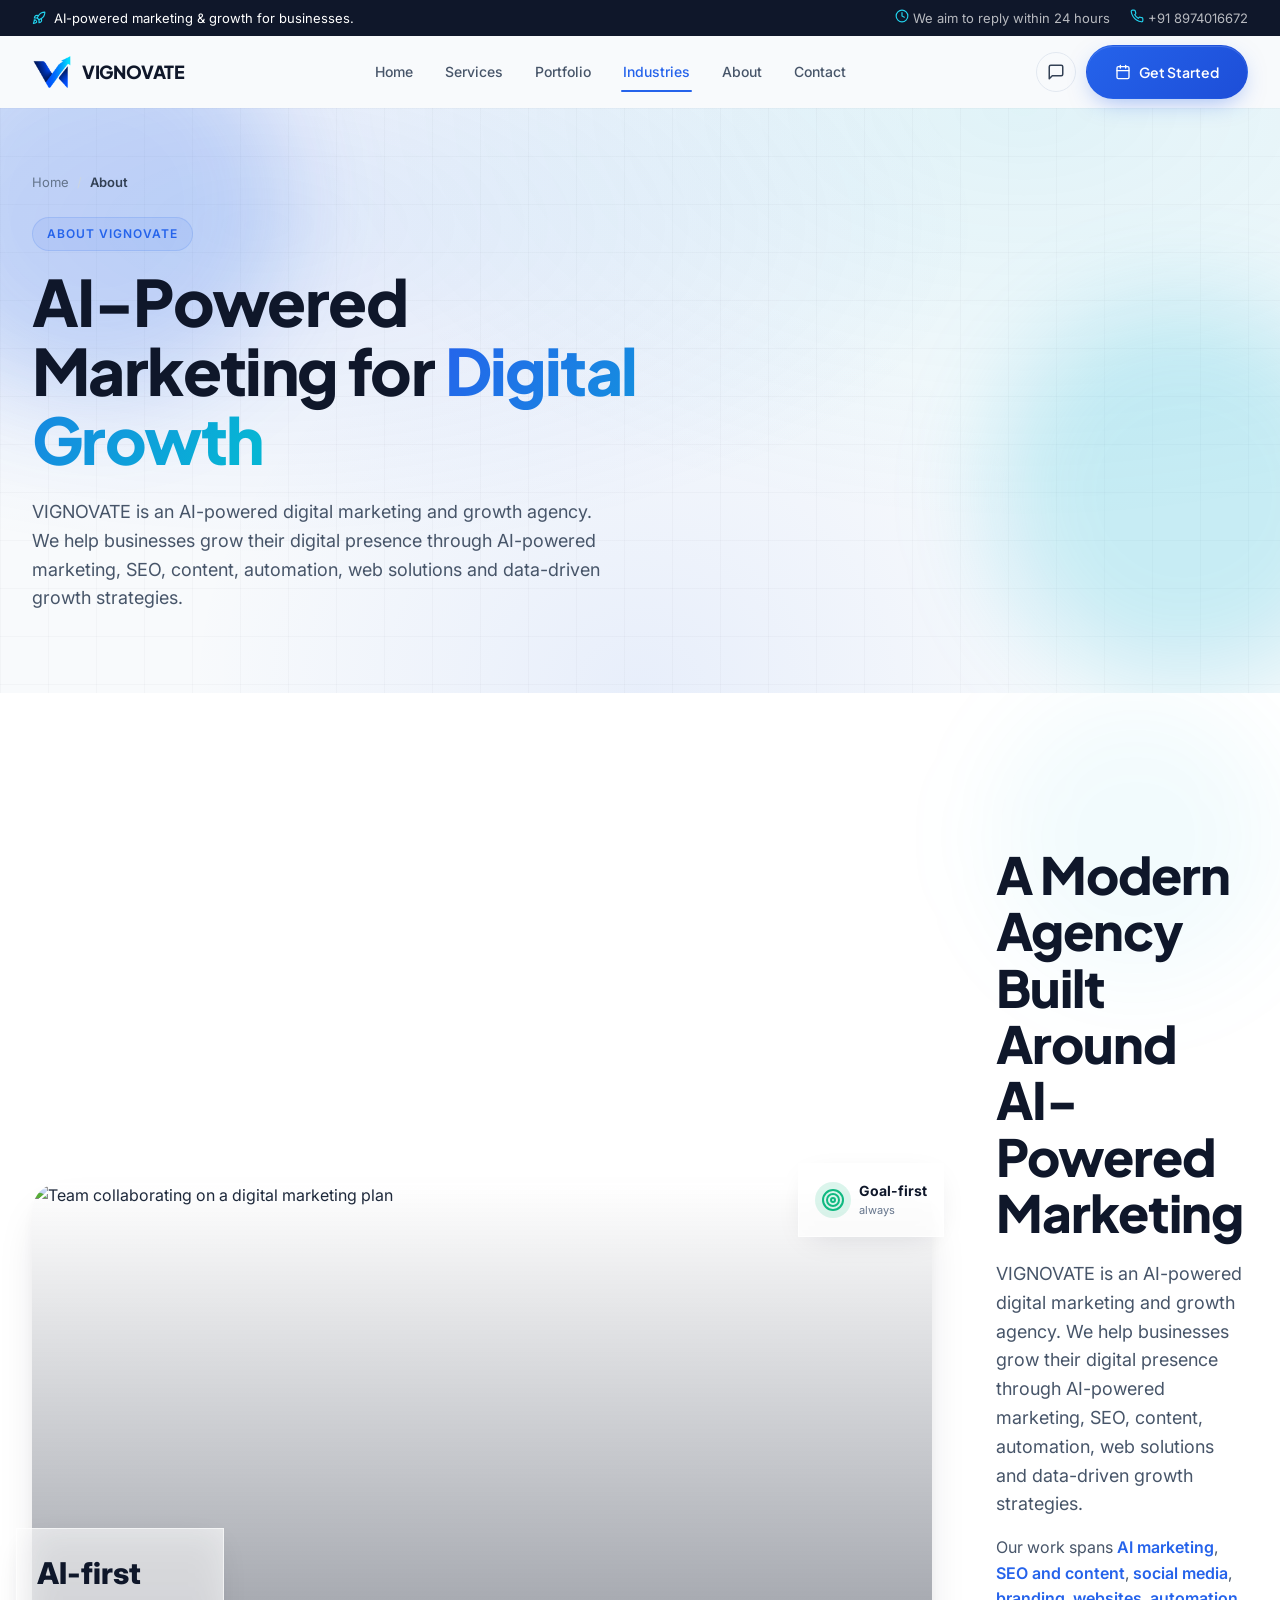
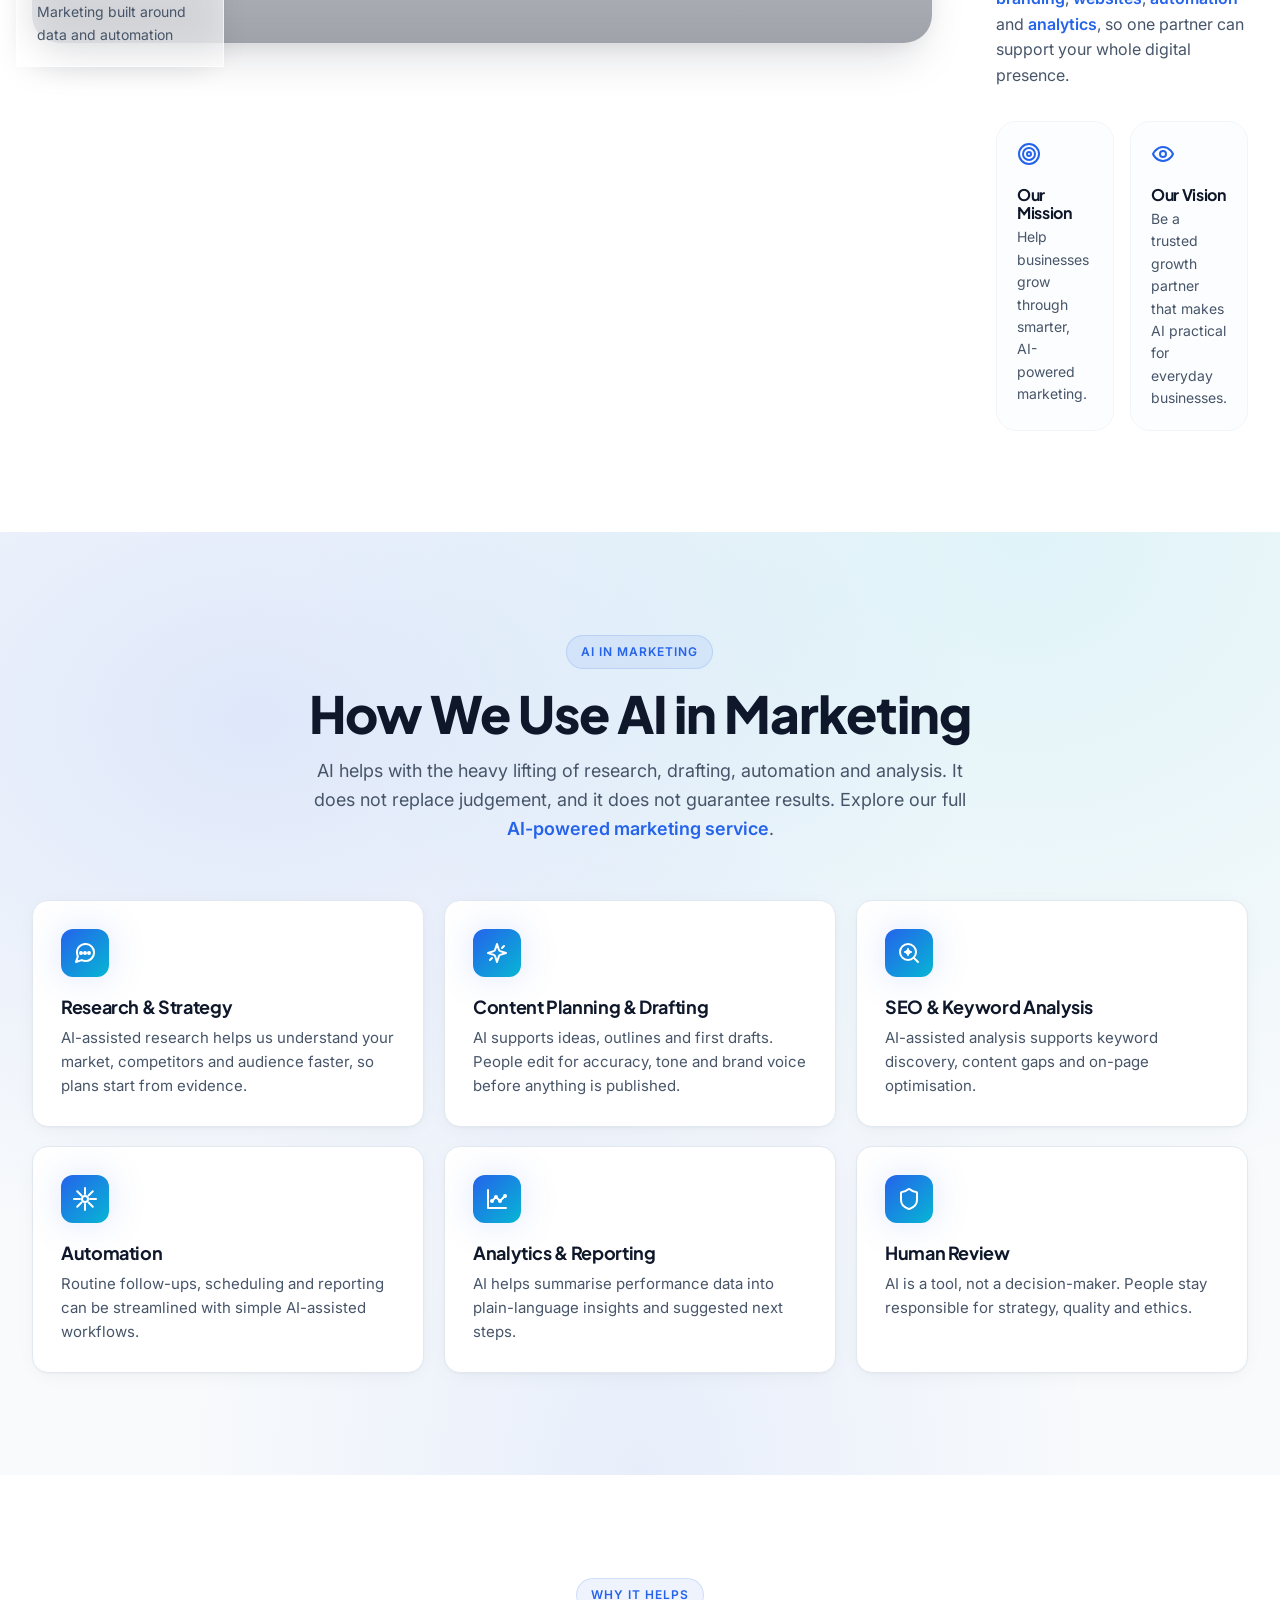
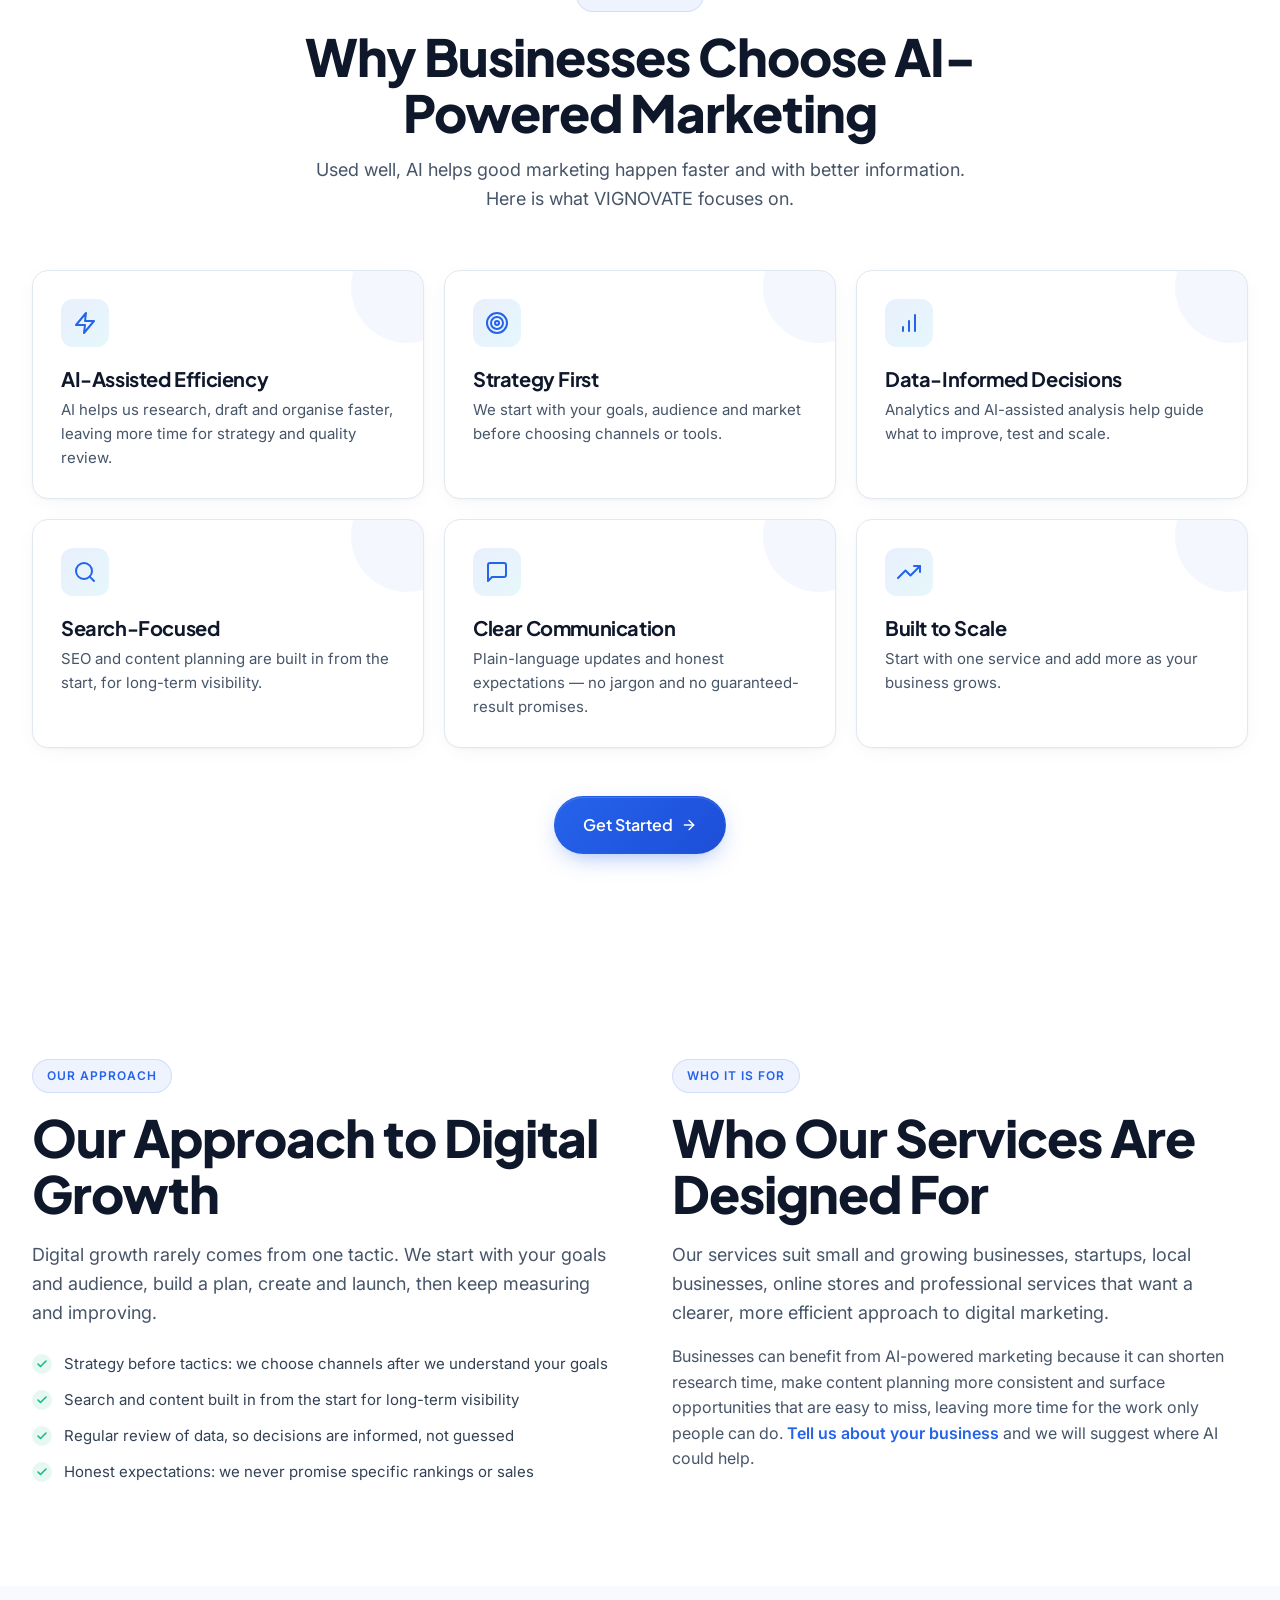
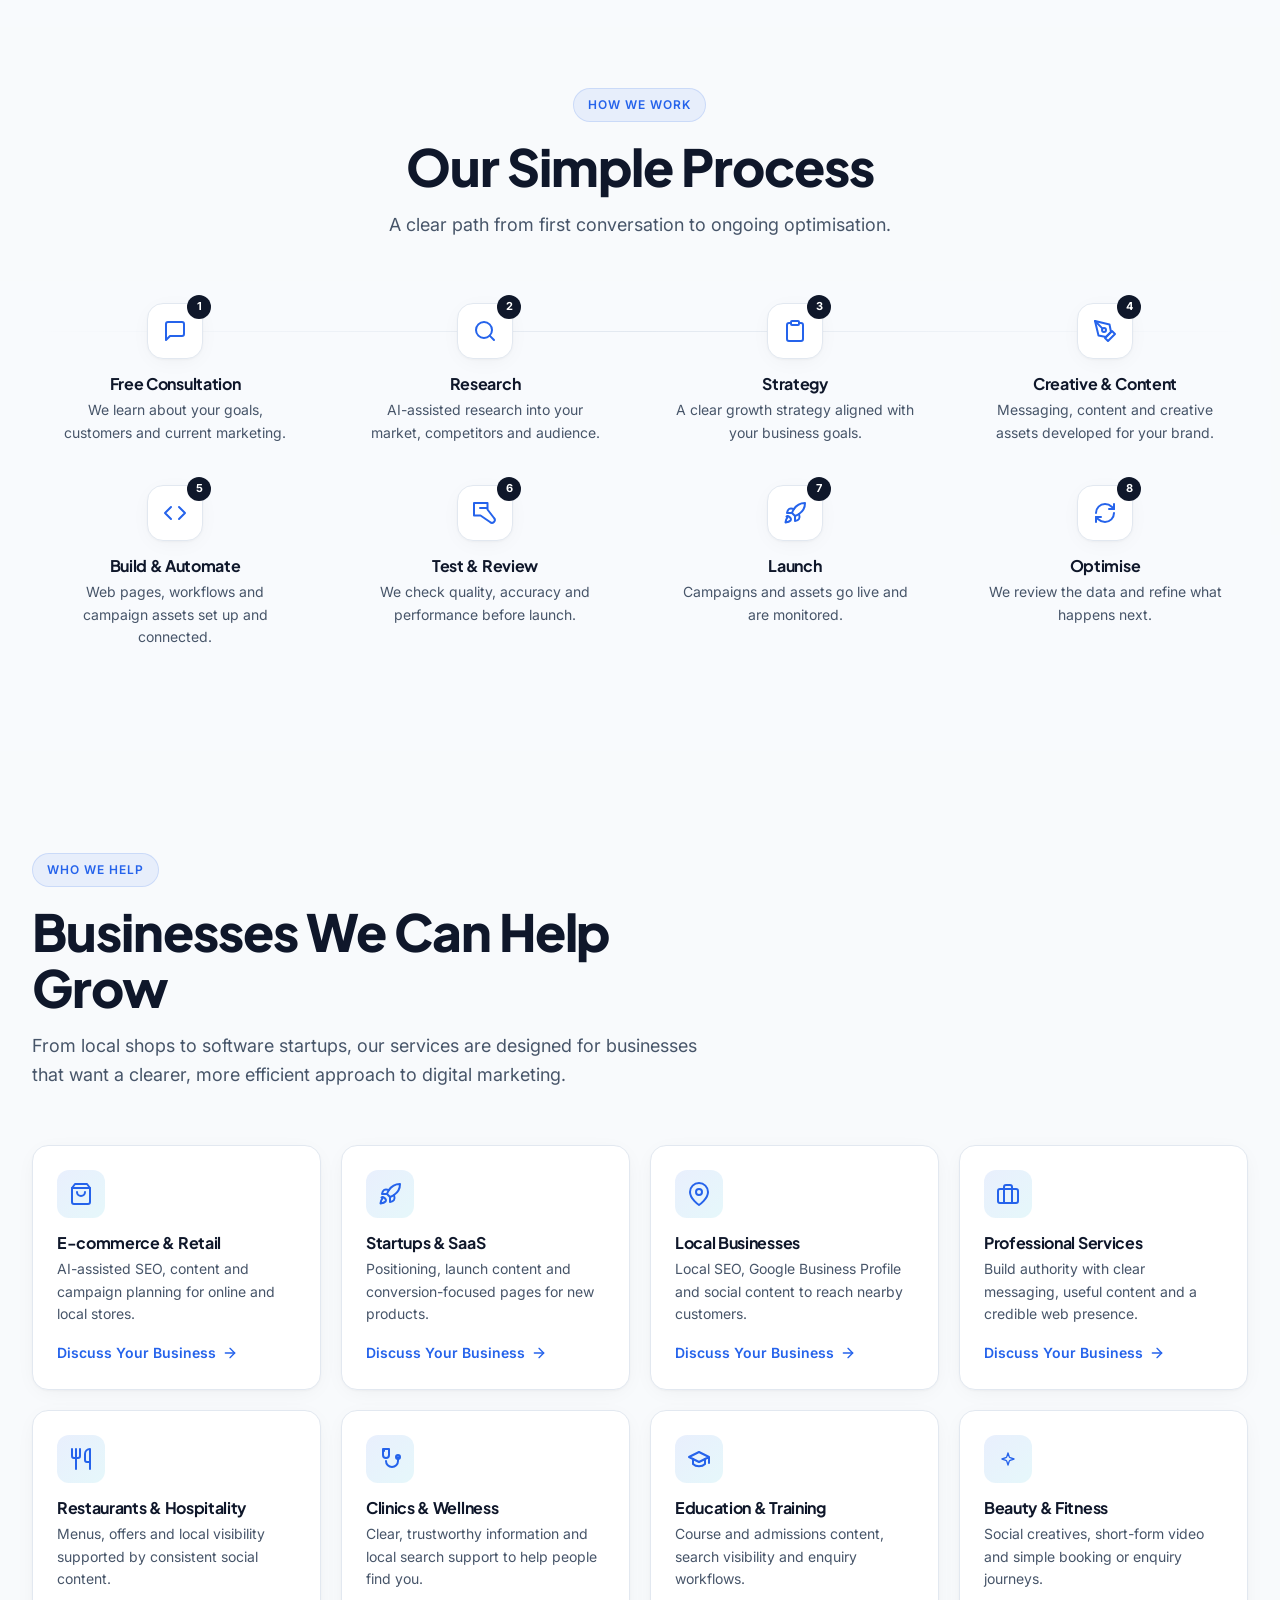
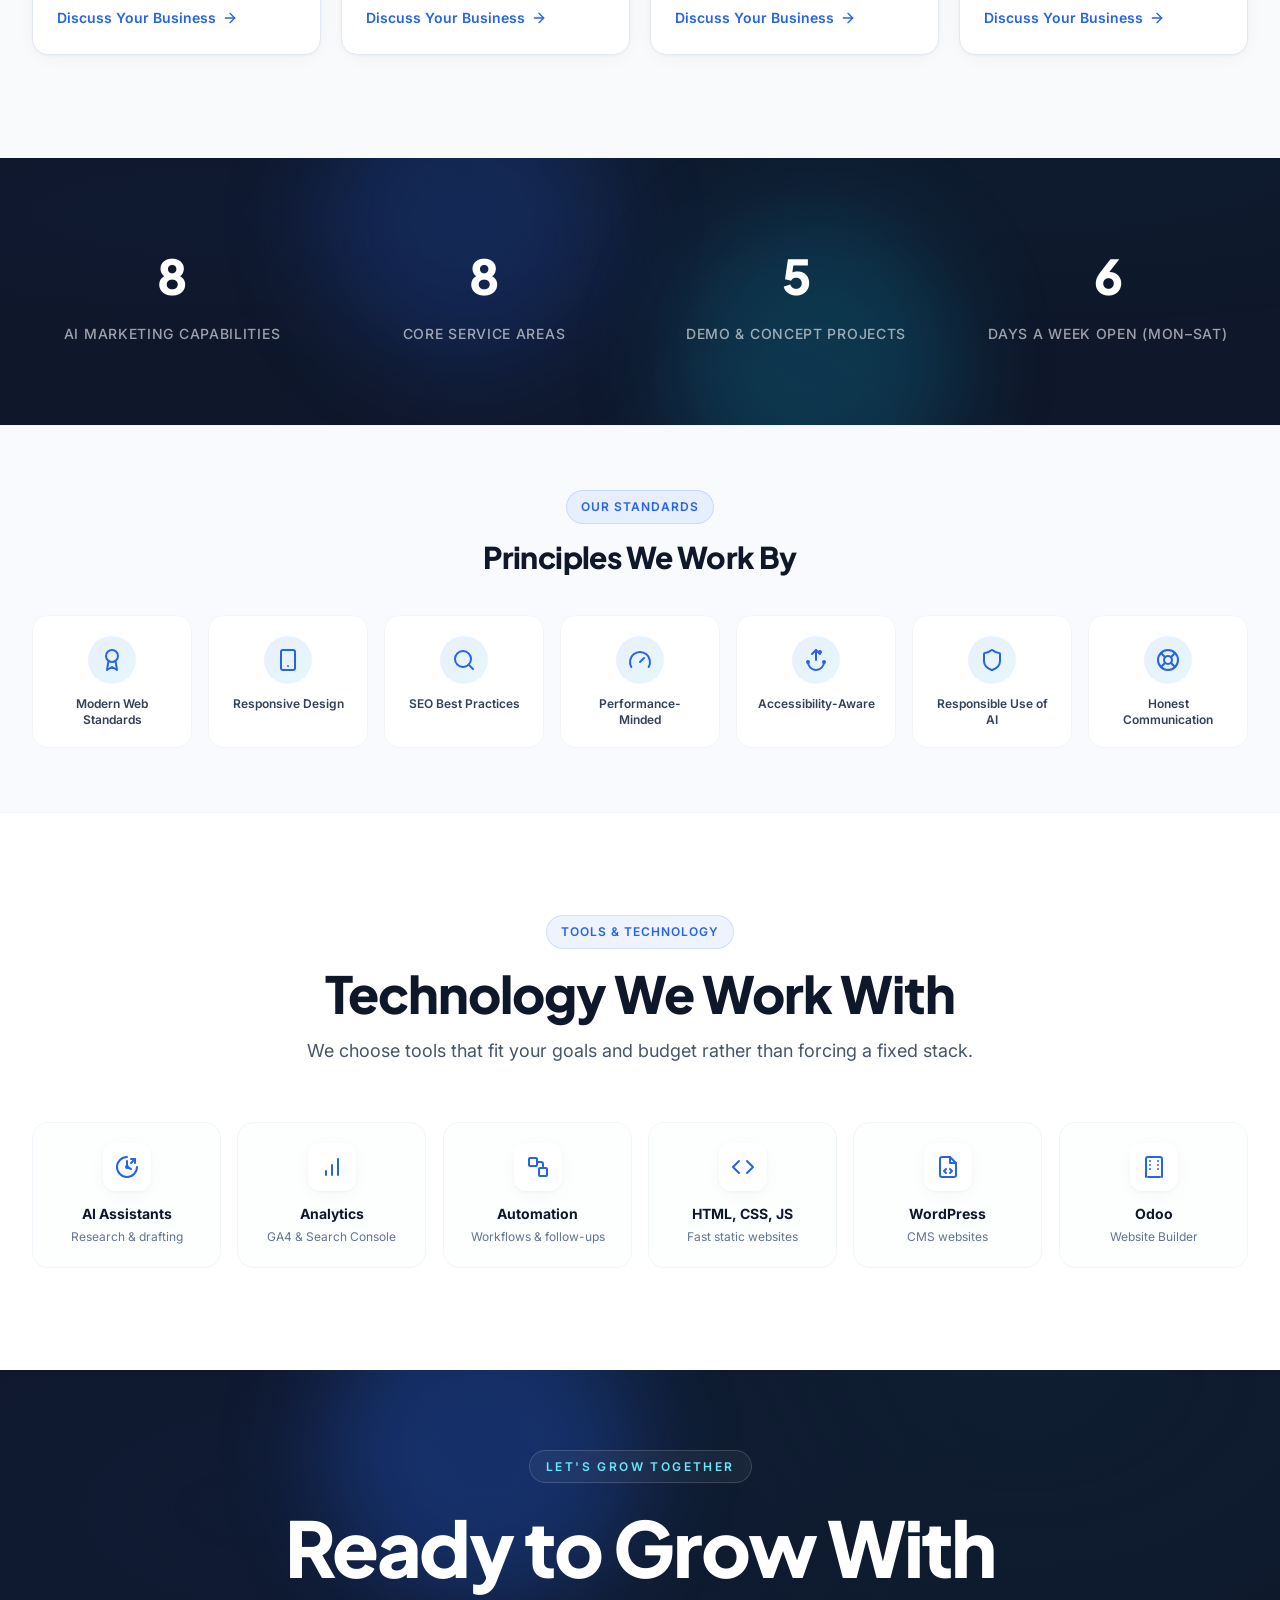
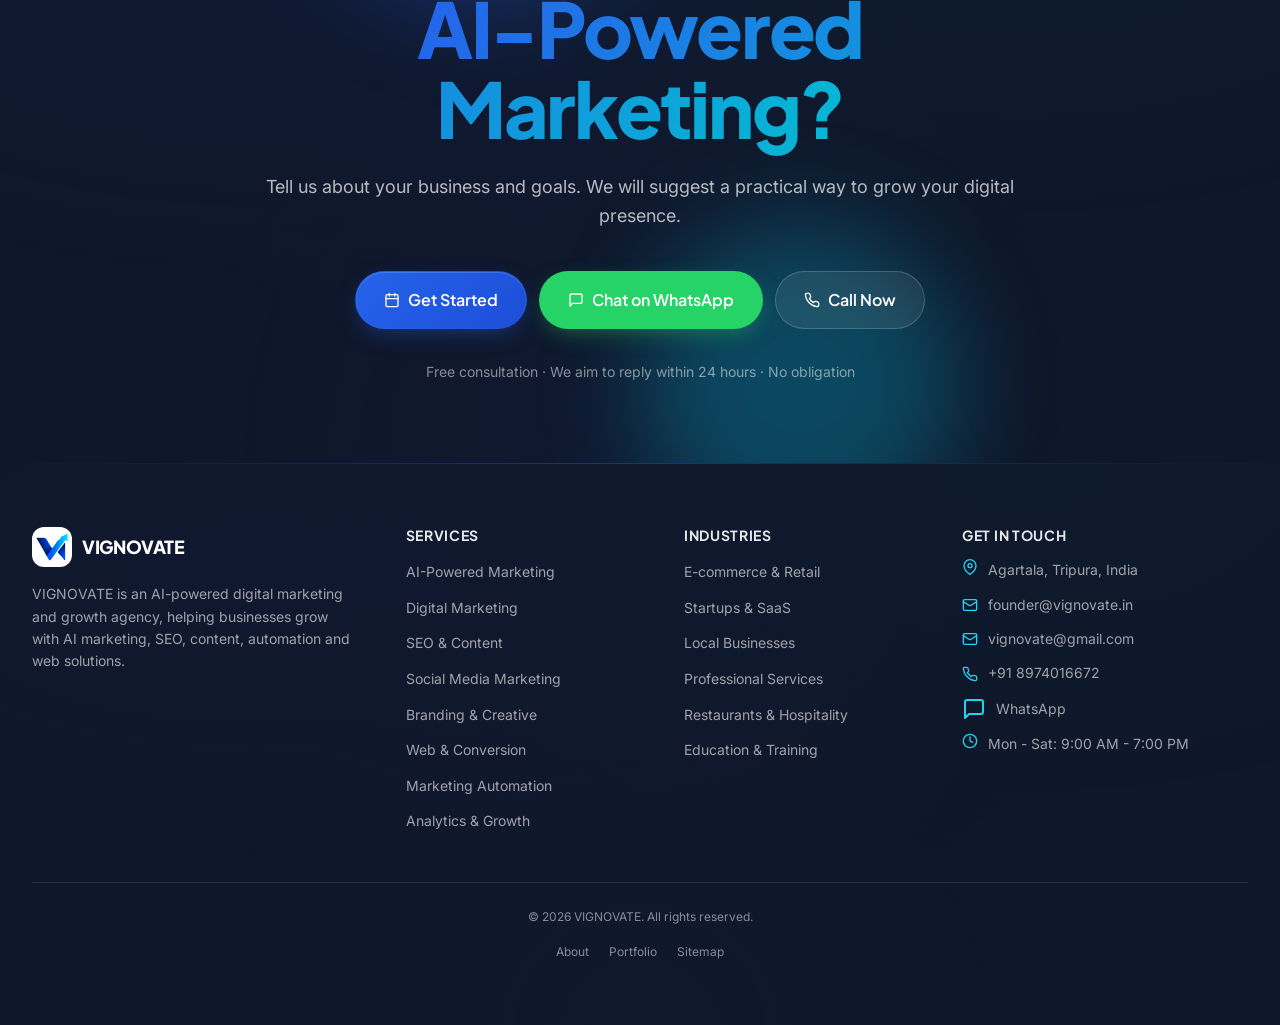
==== commit 1c5328fb: "change with this files change with new file" ====
--- a/about.html
+++ b/about.html
@@ -8,7 +8,7 @@
 <meta name="robots" content="index, follow, max-image-preview:large" />
 <meta name="author" content="VIGNOVATE" />
 <meta name="theme-color" content="#0F172A" />
-<link rel="canonical" href="https://vignovate.com/about.html" />
+<link rel="canonical" href="https://deepcb01.github.io/Vignovate/about.html" />
 <link rel="icon" type="image/svg+xml" href="assets/favicon.svg" />
 <link rel="icon" type="image/png" sizes="32x32" href="assets/favicon-32.png" />
 <link rel="apple-touch-icon" href="assets/img/vignovate-logo.png" />
@@ -17,15 +17,15 @@
 <meta property="og:locale" content="en_IN" />
 <meta property="og:title" content="About VIGNOVATE | AI-Powered Digital Marketing Agency" />
 <meta property="og:description" content="Learn who VIGNOVATE is, how we use AI in marketing, and how we help businesses grow their digital presence with SEO, content, automation and web solutions." />
-<meta property="og:url" content="https://vignovate.com/about.html" />
-<meta property="og:image" content="https://vignovate.com/assets/img/og-image.png" />
+<meta property="og:url" content="https://deepcb01.github.io/Vignovate/about.html" />
+<meta property="og:image" content="https://deepcb01.github.io/Vignovate/assets/img/og-image.png" />
 <meta property="og:image:width" content="1200" />
 <meta property="og:image:height" content="630" />
 <meta property="og:image:alt" content="VIGNOVATE - AI-Powered Digital Marketing &amp; Growth Agency" />
 <meta name="twitter:card" content="summary_large_image" />
 <meta name="twitter:title" content="About VIGNOVATE | AI-Powered Digital Marketing Agency" />
 <meta name="twitter:description" content="Learn who VIGNOVATE is, how we use AI in marketing, and how we help businesses grow their digital presence with SEO, content, automation and web solutions." />
-<meta name="twitter:image" content="https://vignovate.com/assets/img/og-image.png" />
+<meta name="twitter:image" content="https://deepcb01.github.io/Vignovate/assets/img/og-image.png" />
 <link rel="preconnect" href="https://fonts.googleapis.com" />
 <link rel="preconnect" href="https://fonts.gstatic.com" crossorigin />
 <link rel="preconnect" href="https://images.pexels.com" />
@@ -33,13 +33,13 @@
 <link rel="stylesheet" href="assets/css/style.css" />
 <noscript><style>.reveal{opacity:1!important;transform:none!important}</style></noscript>
 <script type="application/ld+json">
-{"@context":"https://schema.org","@type":"AboutPage","name":"About VIGNOVATE | AI-Powered Digital Marketing Agency","url":"https://vignovate.com/about.html","about":{"@id":"https://vignovate.com/#organization"}}
+{"@context":"https://schema.org","@type":"AboutPage","name":"About VIGNOVATE | AI-Powered Digital Marketing Agency","url":"https://deepcb01.github.io/Vignovate/about.html","about":{"@id":"https://deepcb01.github.io/Vignovate/#organization"}}
 </script>
 <script type="application/ld+json">
-{"@context":"https://schema.org","@type":"ProfessionalService","@id":"https://vignovate.com/#organization","name":"VIGNOVATE","url":"https://vignovate.com/","description":"VIGNOVATE helps businesses grow their digital presence through AI-powered marketing, SEO, content, automation, web solutions, and data-driven growth strategies.","telephone":"+91-8974016672","email":"vignovate@gmail.com","image":"https://vignovate.com/assets/img/og-image.png","logo":"https://vignovate.com/assets/img/vignovate-logo.png","address":{"@type":"PostalAddress","addressLocality":"Agartala","addressRegion":"Tripura","addressCountry":"IN"},"openingHoursSpecification":[{"@type":"OpeningHoursSpecification","dayOfWeek":["Monday","Tuesday","Wednesday","Thursday","Friday","Saturday"],"opens":"09:00","closes":"19:00"}]}
+{"@context":"https://schema.org","@type":"ProfessionalService","@id":"https://deepcb01.github.io/Vignovate/#organization","name":"VIGNOVATE","url":"https://deepcb01.github.io/Vignovate/","description":"VIGNOVATE helps businesses grow their digital presence through AI-powered marketing, SEO, content, automation, web solutions, and data-driven growth strategies.","telephone":"+91-8974016672","email":"vignovate@gmail.com","image":"https://deepcb01.github.io/Vignovate/assets/img/og-image.png","logo":"https://deepcb01.github.io/Vignovate/assets/img/vignovate-logo.png","address":{"@type":"PostalAddress","addressLocality":"Agartala","addressRegion":"Tripura","addressCountry":"IN"},"openingHoursSpecification":[{"@type":"OpeningHoursSpecification","dayOfWeek":["Monday","Tuesday","Wednesday","Thursday","Friday","Saturday"],"opens":"09:00","closes":"19:00"}]}
 </script>
 <script type="application/ld+json">
-{"@context":"https://schema.org","@type":"BreadcrumbList","itemListElement":[{"@type":"ListItem","position":1,"name":"Home","item":"https://vignovate.com/"},{"@type":"ListItem","position":2,"name":"About","item":"https://vignovate.com/about.html"}]}
+{"@context":"https://schema.org","@type":"BreadcrumbList","itemListElement":[{"@type":"ListItem","position":1,"name":"Home","item":"https://deepcb01.github.io/Vignovate/"},{"@type":"ListItem","position":2,"name":"About","item":"https://deepcb01.github.io/Vignovate/about.html"}]}
 </script>
 </head>
 <body>
@@ -636,6 +636,7 @@
       <div><h3 style="font-size:0.875rem;font-weight:700;text-transform:uppercase;letter-spacing:0.05em;color:rgba(255,255,255,0.9)">Industries</h3><ul style="margin-top:1rem;display:flex;flex-direction:column;gap:0.625rem"><li><a href="index.html#industries" style="font-size:0.875rem;color:rgba(255,255,255,0.6);transition:color 0.2s" onmouseover="this.style.color='#fff'" onmouseout="this.style.color='rgba(255,255,255,0.6)'">E-commerce &amp; Retail</a></li><li><a href="index.html#industries" style="font-size:0.875rem;color:rgba(255,255,255,0.6);transition:color 0.2s" onmouseover="this.style.color='#fff'" onmouseout="this.style.color='rgba(255,255,255,0.6)'">Startups &amp; SaaS</a></li><li><a href="index.html#industries" style="font-size:0.875rem;color:rgba(255,255,255,0.6);transition:color 0.2s" onmouseover="this.style.color='#fff'" onmouseout="this.style.color='rgba(255,255,255,0.6)'">Local Businesses</a></li><li><a href="index.html#industries" style="font-size:0.875rem;color:rgba(255,255,255,0.6);transition:color 0.2s" onmouseover="this.style.color='#fff'" onmouseout="this.style.color='rgba(255,255,255,0.6)'">Professional Services</a></li><li><a href="index.html#industries" style="font-size:0.875rem;color:rgba(255,255,255,0.6);transition:color 0.2s" onmouseover="this.style.color='#fff'" onmouseout="this.style.color='rgba(255,255,255,0.6)'">Restaurants &amp; Hospitality</a></li><li><a href="index.html#industries" style="font-size:0.875rem;color:rgba(255,255,255,0.6);transition:color 0.2s" onmouseover="this.style.color='#fff'" onmouseout="this.style.color='rgba(255,255,255,0.6)'">Education &amp; Training</a></li></ul></div>
       <div><h3 style="font-size:0.875rem;font-weight:700;text-transform:uppercase;letter-spacing:0.05em;color:rgba(255,255,255,0.9)">Get in Touch</h3><ul style="margin-top:1rem;display:flex;flex-direction:column;gap:0.75rem;font-size:0.875rem;color:rgba(255,255,255,0.6)">
           <li style="display:flex;align-items:flex-start;gap:0.625rem"><svg class="ic" viewBox="0 0 24 24" fill="none" stroke="var(--accent-400)" stroke-width="2" stroke-linecap="round" stroke-linejoin="round" width="16" height="16"><path d="M21 10c0 7-9 13-9 13s-9-6-9-13a9 9 0 0 1 18 0z"/><circle cx="12" cy="10" r="3"/></svg>Agartala, Tripura, India</li>
+          <li><a href="mailto:vignovate@gmail.com" style="display:flex;align-items:center;gap:0.625rem;transition:color 0.2s" onmouseover="this.style.color='#fff'" onmouseout="this.style.color='rgba(255,255,255,0.6)'"><svg class="ic" viewBox="0 0 24 24" fill="none" stroke="var(--accent-400)" stroke-width="2" stroke-linecap="round" stroke-linejoin="round" width="16" height="16"><rect x="2" y="4" width="20" height="16" rx="2"/><path d="m22 7-8.97 5.7a1.94 1.94 0 0 1-2.06 0L2 7"/></svg>founder@vignovate.in</a></li>
           <li><a href="mailto:vignovate@gmail.com" style="display:flex;align-items:center;gap:0.625rem;transition:color 0.2s" onmouseover="this.style.color='#fff'" onmouseout="this.style.color='rgba(255,255,255,0.6)'"><svg class="ic" viewBox="0 0 24 24" fill="none" stroke="var(--accent-400)" stroke-width="2" stroke-linecap="round" stroke-linejoin="round" width="16" height="16"><rect x="2" y="4" width="20" height="16" rx="2"/><path d="m22 7-8.97 5.7a1.94 1.94 0 0 1-2.06 0L2 7"/></svg>vignovate@gmail.com</a></li>
           <li><a href="tel:+918974016672" style="display:flex;align-items:center;gap:0.625rem;transition:color 0.2s" onmouseover="this.style.color='#fff'" onmouseout="this.style.color='rgba(255,255,255,0.6)'"><svg class="ic" viewBox="0 0 24 24" fill="none" stroke="var(--accent-400)" stroke-width="2" stroke-linecap="round" stroke-linejoin="round" width="16" height="16"><path d="M22 16.92v3a2 2 0 0 1-2.18 2 19.79 19.79 0 0 1-8.63-3.07 19.5 19.5 0 0 1-6-6 19.79 19.79 0 0 1-3.07-8.67A2 2 0 0 1 4.11 2h3a2 2 0 0 1 2 1.72 12.84 12.84 0 0 0 .7 2.81 2 2 0 0 1-.45 2.11L8.09 9.91a16 16 0 0 0 6 6l1.27-1.27a2 2 0 0 1 2.11-.45 12.84 12.84 0 0 0 2.81.7A2 2 0 0 1 22 16.92Z"/></svg>+91 8974016672</a></li>
           <li><a href="https://wa.me/918974016672?text=Hi%20VIGNOVATE,%20I%20want%20to%20know%20more%20about%20your%20services." target="_blank" rel="noopener noreferrer" style="display:flex;align-items:center;gap:0.625rem;transition:color 0.2s" onmouseover="this.style.color='#fff'" onmouseout="this.style.color='rgba(255,255,255,0.6)'"><svg viewBox="0 0 24 24" fill="none" stroke="var(--accent-400)" stroke-width="2" stroke-linecap="round" stroke-linejoin="round" width="24" height="24"><path d="M21 15a2 2 0 0 1-2 2H7l-4 4V5a2 2 0 0 1 2-2h14a2 2 0 0 1 2 2z"/></svg>WhatsApp</a></li>
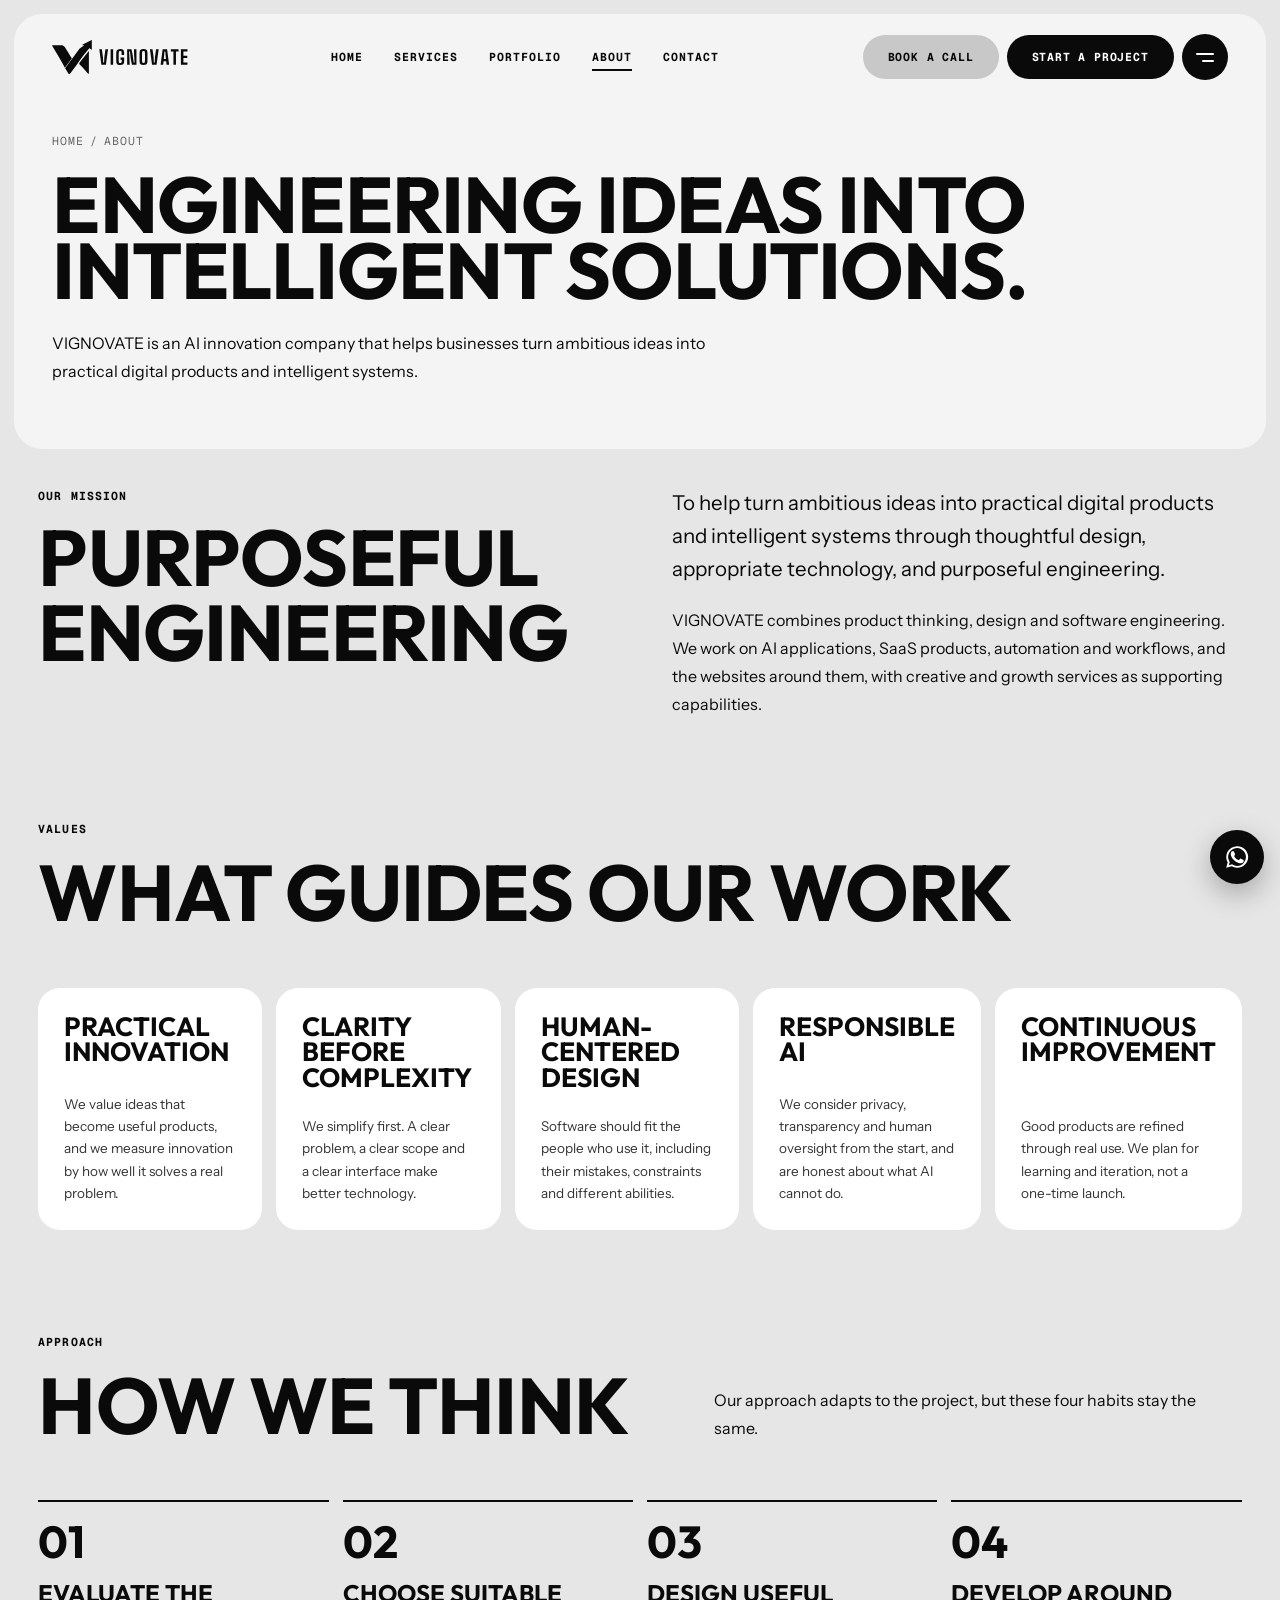
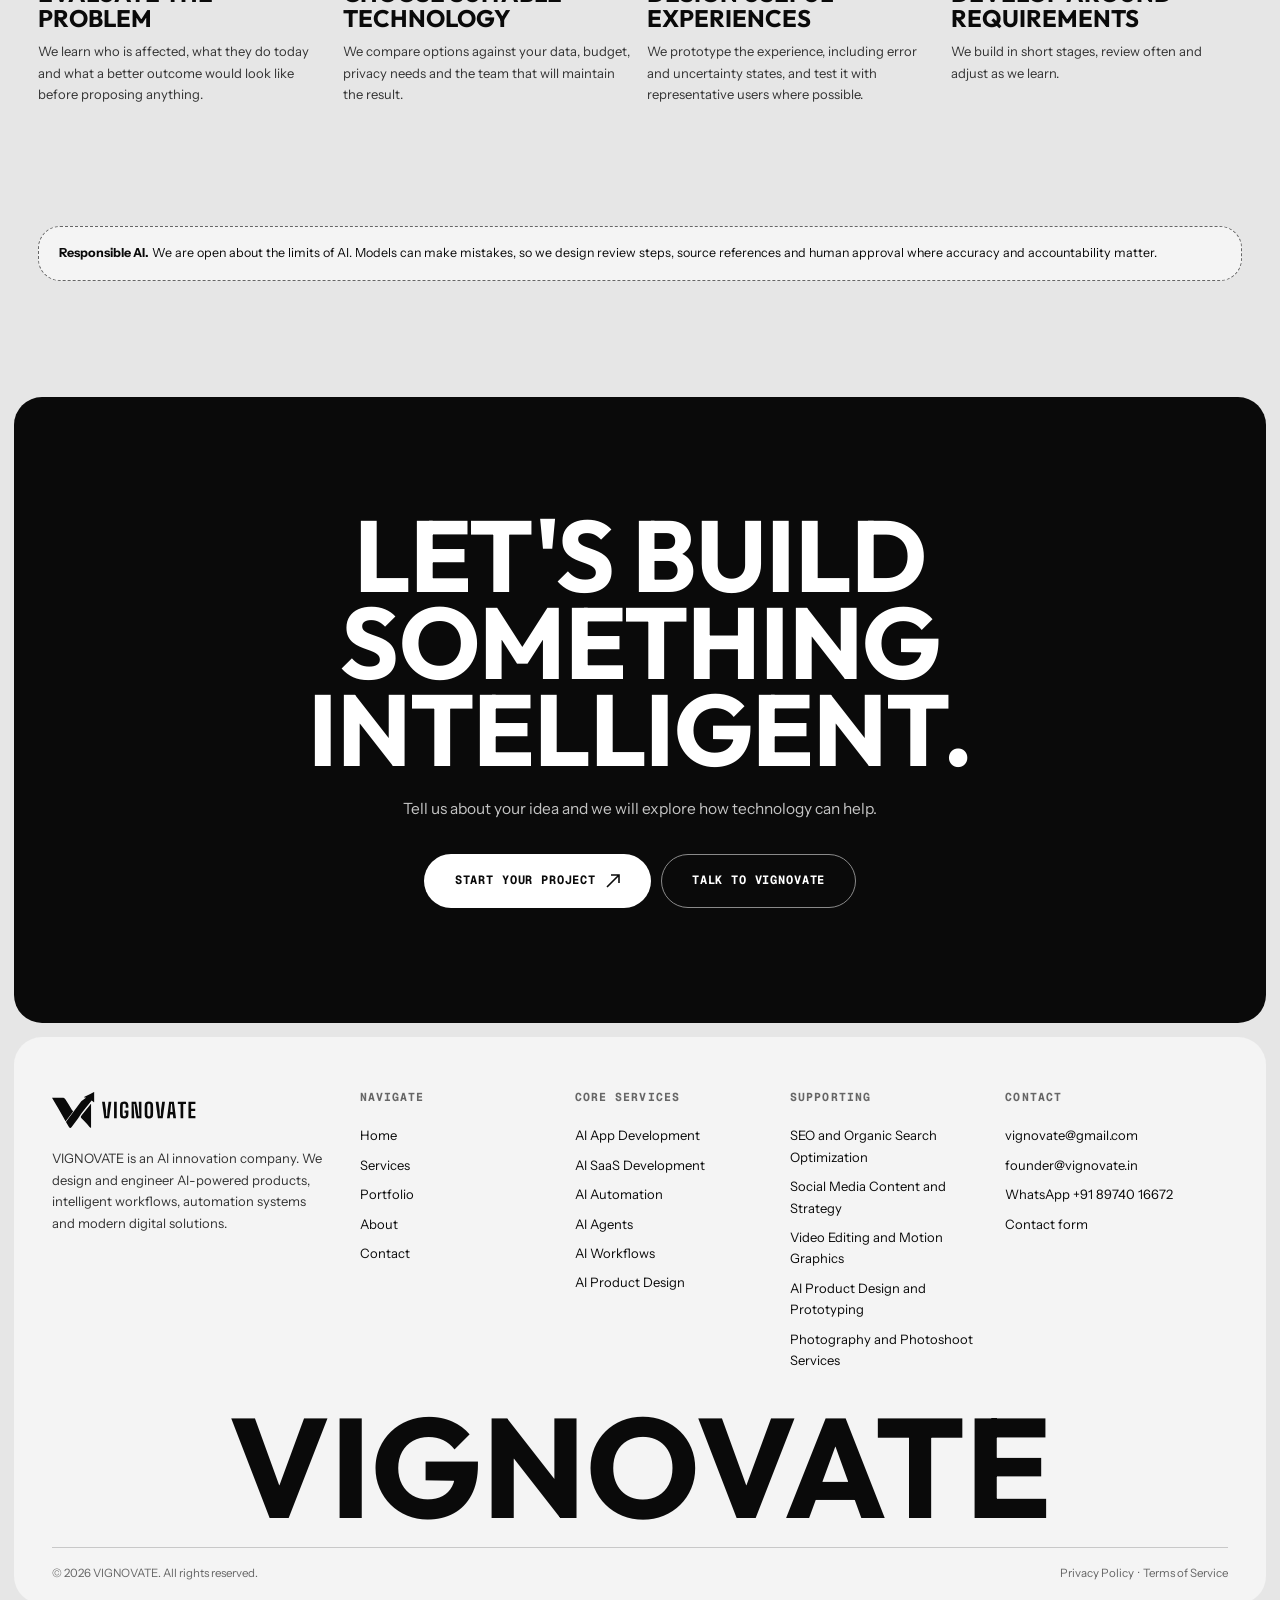
==== commit 802c201b: "Add files via upload" ====
--- a/about.html
+++ b/about.html
@@ -1,684 +1,79 @@
 <!doctype html>
-<html lang="en">
+<html lang="en" class="no-js">
 <head>
-<meta charset="UTF-8" />
-<meta name="viewport" content="width=device-width, initial-scale=1.0" />
-<title>About VIGNOVATE | AI-Powered Digital Marketing Agency</title>
-<meta name="description" content="Learn who VIGNOVATE is, how we use AI in marketing, and how we help businesses grow their digital presence with SEO, content, automation and web solutions." />
-<meta name="robots" content="index, follow, max-image-preview:large" />
-<meta name="author" content="VIGNOVATE" />
-<meta name="theme-color" content="#0F172A" />
-<link rel="canonical" href="https://deepcb01.github.io/Vignovate/about.html" />
-<link rel="icon" type="image/svg+xml" href="assets/favicon.svg" />
-<link rel="icon" type="image/png" sizes="32x32" href="assets/favicon-32.png" />
-<link rel="apple-touch-icon" href="assets/img/vignovate-logo.png" />
-<meta property="og:type" content="website" />
-<meta property="og:site_name" content="VIGNOVATE" />
-<meta property="og:locale" content="en_IN" />
-<meta property="og:title" content="About VIGNOVATE | AI-Powered Digital Marketing Agency" />
-<meta property="og:description" content="Learn who VIGNOVATE is, how we use AI in marketing, and how we help businesses grow their digital presence with SEO, content, automation and web solutions." />
-<meta property="og:url" content="https://deepcb01.github.io/Vignovate/about.html" />
-<meta property="og:image" content="https://deepcb01.github.io/Vignovate/assets/img/og-image.png" />
-<meta property="og:image:width" content="1200" />
-<meta property="og:image:height" content="630" />
-<meta property="og:image:alt" content="VIGNOVATE - AI-Powered Digital Marketing &amp; Growth Agency" />
-<meta name="twitter:card" content="summary_large_image" />
-<meta name="twitter:title" content="About VIGNOVATE | AI-Powered Digital Marketing Agency" />
-<meta name="twitter:description" content="Learn who VIGNOVATE is, how we use AI in marketing, and how we help businesses grow their digital presence with SEO, content, automation and web solutions." />
-<meta name="twitter:image" content="https://deepcb01.github.io/Vignovate/assets/img/og-image.png" />
-<link rel="preconnect" href="https://fonts.googleapis.com" />
-<link rel="preconnect" href="https://fonts.gstatic.com" crossorigin />
-<link rel="preconnect" href="https://images.pexels.com" />
-<link rel="stylesheet" href="https://fonts.googleapis.com/css2?family=Plus+Jakarta+Sans:wght@500;700;800&amp;family=Inter:wght@400;500;600&amp;display=swap" />
-<link rel="stylesheet" href="assets/css/style.css" />
-<noscript><style>.reveal{opacity:1!important;transform:none!important}</style></noscript>
-<script type="application/ld+json">
-{"@context":"https://schema.org","@type":"AboutPage","name":"About VIGNOVATE | AI-Powered Digital Marketing Agency","url":"https://deepcb01.github.io/Vignovate/about.html","about":{"@id":"https://deepcb01.github.io/Vignovate/#organization"}}
-</script>
-<script type="application/ld+json">
-{"@context":"https://schema.org","@type":"ProfessionalService","@id":"https://deepcb01.github.io/Vignovate/#organization","name":"VIGNOVATE","url":"https://deepcb01.github.io/Vignovate/","description":"VIGNOVATE helps businesses grow their digital presence through AI-powered marketing, SEO, content, automation, web solutions, and data-driven growth strategies.","telephone":"+91-8974016672","email":"vignovate@gmail.com","image":"https://deepcb01.github.io/Vignovate/assets/img/og-image.png","logo":"https://deepcb01.github.io/Vignovate/assets/img/vignovate-logo.png","address":{"@type":"PostalAddress","addressLocality":"Agartala","addressRegion":"Tripura","addressCountry":"IN"},"openingHoursSpecification":[{"@type":"OpeningHoursSpecification","dayOfWeek":["Monday","Tuesday","Wednesday","Thursday","Friday","Saturday"],"opens":"09:00","closes":"19:00"}]}
-</script>
-<script type="application/ld+json">
-{"@context":"https://schema.org","@type":"BreadcrumbList","itemListElement":[{"@type":"ListItem","position":1,"name":"Home","item":"https://deepcb01.github.io/Vignovate/"},{"@type":"ListItem","position":2,"name":"About","item":"https://deepcb01.github.io/Vignovate/about.html"}]}
-</script>
+<meta charset="utf-8">
+<meta name="viewport" content="width=device-width,initial-scale=1">
+<title>About VIGNOVATE | Engineering Ideas Into Intelligent Solutions</title>
+<meta name="description" content="VIGNOVATE is an AI innovation company. Learn about our mission, values and the practical, human-centered approach we take to AI products and automation.">
+<meta name="robots" content="index,follow,max-image-preview:large">
+<link rel="canonical" href="https://vignovate.in/about.html">
+<meta name="theme-color" content="#E6E6E6">
+<meta name="author" content="VIGNOVATE">
+<meta property="og:type" content="website"><meta property="og:site_name" content="VIGNOVATE"><meta property="og:locale" content="en_US">
+<meta property="og:title" content="About VIGNOVATE | Engineering Ideas Into Intelligent Solutions"><meta property="og:description" content="VIGNOVATE is an AI innovation company. Learn about our mission, values and the practical, human-centered approach we take to AI products and automation."><meta property="og:url" content="https://vignovate.in/about.html">
+<meta property="og:image" content="https://vignovate.in/assets/images/og-image.png"><meta property="og:image:width" content="1200"><meta property="og:image:height" content="630"><meta property="og:image:alt" content="VIGNOVATE, AI Innovation Company">
+<meta name="twitter:card" content="summary_large_image"><meta name="twitter:title" content="About VIGNOVATE | Engineering Ideas Into Intelligent Solutions"><meta name="twitter:description" content="VIGNOVATE is an AI innovation company. Learn about our mission, values and the practical, human-centered approach we take to AI products and automation."><meta name="twitter:image" content="https://vignovate.in/assets/images/og-image.png">
+<link rel="icon" href="assets/logos/favicon.svg" type="image/svg+xml">
+<link rel="icon" href="favicon.ico" sizes="any">
+<link rel="apple-touch-icon" href="assets/icons/apple-touch-icon.png">
+<link rel="manifest" href="manifest.json">
+<link rel="preload" href="assets/fonts/Outfit-Bold.woff" as="font" type="font/woff" crossorigin>
+<link rel="preload" href="assets/fonts/InstrumentSans-Regular.woff" as="font" type="font/woff" crossorigin>
+<link rel="stylesheet" href="assets/css/styles.css">
+<link rel="stylesheet" href="assets/css/animations.css">
+<link rel="stylesheet" href="assets/css/responsive.css">
+<script type="application/ld+json">{"@context": "https://schema.org", "@type": "BreadcrumbList", "itemListElement": [{"@type": "ListItem", "position": 1, "name": "Home", "item": "https://vignovate.in/"}, {"@type": "ListItem", "position": 2, "name": "About", "item": "https://vignovate.in/about.html"}]}</script>
 </head>
 <body>
-<a href="#mainContent" class="skip-link">Skip to content</a>
-<div class="scroll-progress"><div class="scroll-progress-bar" id="scrollBar" style="width:0"></div></div>
-
-<!-- Announcement Bar -->
-<div class="announce">
-  <div class="container-x announce-inner">
-    <p><svg class="ic" viewBox="0 0 24 24" fill="none" stroke="#22D3EE" stroke-width="2" stroke-linecap="round" stroke-linejoin="round" width="14" height="14"><path d="M4.5 16.5c-1.5 1.26-2 5-2 5s3.74-.5 5-2c.71-.84.7-2.13-.8-3.36-1.27-1.27-2.66-1.42-3.2-.64Z"/><path d="m12 15-3-3a22 22 0 0 1 2-3.95A12.88 12.88 0 0 1 22 2c0 2.72-.78 7.5-6 11a22.35 22.35 0 0 1-4 2Z"/><path d="M9 12H4s.55-3.03 2-4c1.62-1.08 5 0 5 0"/><path d="M12 15v5s3.03-.55 4-2c1.08-1.62 0-5 0-5"/></svg><span>AI-powered marketing &amp; growth for businesses.</span></p>
-    <div class="announce-side">
-      <span><svg class="ic" viewBox="0 0 24 24" fill="none" stroke="#22D3EE" stroke-width="2" stroke-linecap="round" stroke-linejoin="round" width="14" height="14"><circle cx="12" cy="12" r="10"/><polyline points="12 6 12 12 16 14"/></svg> We aim to reply within 24 hours</span>
-      <a href="tel:+918974016672"><svg class="ic" viewBox="0 0 24 24" fill="none" stroke="#22D3EE" stroke-width="2" stroke-linecap="round" stroke-linejoin="round" width="14" height="14"><path d="M22 16.92v3a2 2 0 0 1-2.18 2 19.79 19.79 0 0 1-8.63-3.07 19.5 19.5 0 0 1-6-6 19.79 19.79 0 0 1-3.07-8.67A2 2 0 0 1 4.11 2h3a2 2 0 0 1 2 1.72 12.84 12.84 0 0 0 .7 2.81 2 2 0 0 1-.45 2.11L8.09 9.91a16 16 0 0 0 6 6l1.27-1.27a2 2 0 0 1 2.11-.45 12.84 12.84 0 0 0 2.81.7A2 2 0 0 1 22 16.92Z"/></svg> +91 8974016672</a>
-    </div>
-  </div>
+<a class="skip" href="#main">Skip to content</a>
+<div class="overlay" id="overlay" role="dialog" aria-modal="true" aria-label="Site menu" aria-hidden="true">
+<div class="overlay-top"><img src="assets/logos/logo-white.svg" alt="VIGNOVATE" width="190" height="48"><button class="overlay-close" id="menuClose" type="button" aria-label="Close menu">&times;</button></div>
+<nav aria-label="Mobile"><a href="index.html">Home<small>01</small></a><a href="services.html">Services<small>02</small></a><a href="portfolio.html">Portfolio<small>03</small></a><a href="about.html">About<small>04</small></a><a href="contact.html">Contact<small>05</small></a></nav>
+<div class="overlay-foot"><a href="mailto:vignovate@gmail.com">vignovate@gmail.com</a><span class="static-mail">founder@vignovate.in</span><a href="https://wa.me/918974016672?text=Hello%20VIGNOVATE%2C%20I%27d%20like%20to%20discuss%20an%20AI%20or%20technology%20project." target="_blank" rel="noopener">WhatsApp +91 89740 16672</a></div>
+</div>
+<header class="panel">
+<div class="nav">
+<a class="brand" href="index.html" aria-label="VIGNOVATE home"><img src="assets/logos/logo-black.svg" alt="VIGNOVATE" width="152" height="38"></a>
+<nav class="nav-links" aria-label="Main"><a href="index.html">Home</a><a href="services.html">Services</a><a href="portfolio.html">Portfolio</a><a href="about.html" aria-current=page>About</a><a href="contact.html">Contact</a></nav>
+<div class="nav-cta"><a class="btn btn-light hide-m" href="contact.html#book-a-call">Book a Call</a><a class="btn btn-dark hide-m" href="contact.html">Start a Project</a>
+<button class="menu-btn" id="menuBtn" type="button" aria-label="Open menu" aria-haspopup="dialog" aria-expanded="false" aria-controls="overlay"><span></span><span></span></button></div>
 </div>
 
-<!-- Header -->
-<header class="site-header" id="siteHeader" role="banner">
-  <div class="header-bar" id="headerBar">
-    <div class="container-x header-inner">
-      <a href="index.html" class="logo" aria-label="VIGNOVATE home">
-        <span class="logo-mark" style="background:none;box-shadow:none;height:2.5rem;width:2.5rem"><img src="assets/img/vignovate-logo.png" alt="" width="40" height="40" style="height:100%;width:100%;object-fit:contain" /></span>
-        <span class="logo-text">VIGNOVATE</span>
-      </a>
-      <nav class="nav" id="primaryNav" aria-label="Primary">
-        <a href="index.html" data-section="home">Home</a>
-        <a href="services.html" data-section="services">Services</a>
-        <a href="portfolio.html" data-section="portfolio">Portfolio</a>
-        <a href="index.html#industries" data-section="industries">Industries</a>
-        <a href="about.html" data-section="about" class="active">About</a>
-        <a href="contact.html" data-section="contact">Contact</a>
-      </nav>
-      <div class="header-actions">
-        <a href="https://wa.me/918974016672?text=Hi%20VIGNOVATE,%20I%20want%20to%20know%20more%20about%20your%20services." target="_blank" rel="noreferrer" class="icon-btn" aria-label="Chat on WhatsApp">
-          <svg class="ic" viewBox="0 0 24 24" fill="none" stroke="currentColor" stroke-width="2" stroke-linecap="round" stroke-linejoin="round" width="18" height="18"><path d="M21 15a2 2 0 0 1-2 2H7l-4 4V5a2 2 0 0 1 2-2h14a2 2 0 0 1 2 2z"/></svg>
-        </a>
-        <a href="contact.html" class="btn btn-primary" style="font-size:0.875rem">
-          <svg class="ic" viewBox="0 0 24 24" fill="none" stroke="currentColor" stroke-width="2" stroke-linecap="round" stroke-linejoin="round" width="16" height="16"><rect x="3" y="4" width="18" height="18" rx="2"/><path d="M16 2v4M8 2v4M3 10h18"/></svg>
-          Get Started
-        </a>
-      </div>
-      <button class="menu-btn" id="menuOpen" aria-label="Open menu">
-        <svg class="ic" viewBox="0 0 24 24" fill="none" stroke="currentColor" stroke-width="2" stroke-linecap="round" stroke-linejoin="round" width="20" height="20"><line x1="4" y1="6" x2="20" y2="6"/><line x1="4" y1="12" x2="20" y2="12"/><line x1="4" y1="18" x2="20" y2="18"/></svg>
-      </button>
-    </div>
-  </div>
-  <!-- Mobile menu -->
-  <div class="mobile-menu closed" id="mobileMenu">
-    <div class="mobile-menu-overlay" data-menu-close></div>
-    <div class="mobile-menu-panel">
-      <div class="mobile-menu-head">
-        <span style="font-family:var(--font-heading);font-size:1.125rem;font-weight:800;color:var(--primary-900)">Menu</span>
-        <button class="icon-btn" id="menuClose" aria-label="Close menu">
-          <svg class="ic" viewBox="0 0 24 24" fill="none" stroke="currentColor" stroke-width="2" stroke-linecap="round" stroke-linejoin="round" width="20" height="20"><line x1="18" y1="6" x2="6" y2="18"/><line x1="6" y1="6" x2="18" y2="18"/></svg>
-        </button>
-      </div>
-      <nav aria-label="Mobile">
-        <a href="index.html">Home</a>
-        <a href="services.html">Services</a>
-        <a href="portfolio.html">Portfolio</a>
-        <a href="index.html#industries" data-menu-close>Industries</a>
-        <a href="about.html">About</a>
-        <a href="contact.html">Contact</a>
-      </nav>
-      <div class="mobile-menu-actions">
-        <a href="contact.html" class="btn btn-primary" style="width:100%">Get Started</a>
-        <a href="https://wa.me/918974016672?text=Hi%20VIGNOVATE,%20I%20want%20to%20know%20more%20about%20your%20services." target="_blank" rel="noreferrer" class="btn btn-whatsapp" style="width:100%">
-          <svg class="ic" viewBox="0 0 24 24" fill="none" stroke="currentColor" stroke-width="2" stroke-linecap="round" stroke-linejoin="round" width="16" height="16"><path d="M21 15a2 2 0 0 1-2 2H7l-4 4V5a2 2 0 0 1 2-2h14a2 2 0 0 1 2 2z"/></svg>
-          Chat on WhatsApp
-        </a>
-      </div>
-    </div>
-  </div>
+<div class="page-hero wrap-less">
+<nav class="crumbs" aria-label="Breadcrumb"><a href="index.html">Home</a> <span aria-hidden="true">/</span> <span aria-current="page">About</span></nav>
+<h1 class="display">Engineering ideas into intelligent solutions.</h1>
+<p class="lead">VIGNOVATE is an AI innovation company that helps businesses turn ambitious ideas into practical digital products and intelligent systems.</p>
+</div>
 </header>
-
-<main id="mainContent">
-<!-- PAGE HERO -->
-<section class="page-hero" style="position:relative;overflow:hidden">
-  <div style="position:absolute;inset:0;z-index:-10" class="mesh-bg"></div>
-  <div style="position:absolute;inset:0;z-index:-10;opacity:0.6" class="grid-pattern"></div>
-  <div style="position:absolute;top:-6rem;left:-6rem;z-index:-10;height:24rem;width:24rem;border-radius:999px;background:rgba(37,99,235,0.2);filter:blur(48px)" class="animate-pulse-glow"></div>
-  <div style="position:absolute;top:33%;right:-6rem;z-index:-10;height:24rem;width:24rem;border-radius:999px;background:rgba(6,182,212,0.2);filter:blur(48px);animation-delay:1.5s" class="animate-pulse-glow"></div>
-  <div class="container-x">
-    <nav class="breadcrumb reveal" aria-label="Breadcrumb">
-      <a href="index.html">Home</a>
-      <span>/</span>
-      <span style="color:var(--primary-700);font-weight:600" aria-current="page">About</span>
-    </nav>
-    <div style="max-width:42rem;margin-top:1.5rem">
-      <span class="eyebrow reveal">About VIGNOVATE</span>
-      <h1 class="reveal page-hero-title" style="margin-top:1rem" data-delay="60">AI-Powered Marketing for <span class="gradient-text">Digital Growth</span></h1>
-      <p class="reveal" style="margin-top:1.5rem;font-size:1.125rem;color:var(--primary-600);max-width:36rem" data-delay="120">VIGNOVATE is an AI-powered digital marketing and growth agency. We help businesses grow their digital presence through AI-powered marketing, SEO, content, automation, web solutions and data-driven growth strategies.</p>
-    </div>
-  </div>
+<main id="main">
+<section class="section" style="padding-top:24px" aria-labelledby="m-h"><div class="wrap two">
+<div class="rv"><span class="eyebrow">Our mission</span><h2 class="display" id="m-h" style="margin-top:14px">Purposeful engineering</h2></div>
+<div class="rv"><p class="lead" style="font-size:clamp(17px,1.6vw,21px);line-height:1.6">To help turn ambitious ideas into practical digital products and intelligent systems through thoughtful design, appropriate technology, and purposeful engineering.</p>
+<p class="lead" style="margin-top:20px">VIGNOVATE combines product thinking, design and software engineering. We work on AI applications, SaaS products, automation and workflows, and the websites around them, with creative and growth services as supporting capabilities.</p></div></div></section>
+<section class="section" style="padding-top:0" aria-labelledby="v-h"><div class="wrap"><div class="sec-head rv"><div><span class="eyebrow">Values</span><h2 class="display" id="v-h">What guides our work</h2></div></div><ul class="values"><li class="card rv"><h3>Practical Innovation</h3><p>We value ideas that become useful products, and we measure innovation by how well it solves a real problem.</p></li><li class="card rv"><h3>Clarity Before Complexity</h3><p>We simplify first. A clear problem, a clear scope and a clear interface make better technology.</p></li><li class="card rv"><h3>Human-Centered Design</h3><p>Software should fit the people who use it, including their mistakes, constraints and different abilities.</p></li><li class="card rv"><h3>Responsible AI</h3><p>We consider privacy, transparency and human oversight from the start, and are honest about what AI cannot do.</p></li><li class="card rv"><h3>Continuous Improvement</h3><p>Good products are refined through real use. We plan for learning and iteration, not a one-time launch.</p></li></ul></div></section>
+<section class="section" style="padding-top:0" aria-labelledby="a-h"><div class="wrap"><div class="sec-head rv"><div><span class="eyebrow">Approach</span><h2 class="display" id="a-h">How we think</h2></div><p class="lead">Our approach adapts to the project, but these four habits stay the same.</p></div><ol class="steps four"><li class="step rv"><span class="n">01</span><h3>Evaluate the problem</h3><p>We learn who is affected, what they do today and what a better outcome would look like before proposing anything.</p></li><li class="step rv"><span class="n">02</span><h3>Choose suitable technology</h3><p>We compare options against your data, budget, privacy needs and the team that will maintain the result.</p></li><li class="step rv"><span class="n">03</span><h3>Design useful experiences</h3><p>We prototype the experience, including error and uncertainty states, and test it with representative users where possible.</p></li><li class="step rv"><span class="n">04</span><h3>Develop around requirements</h3><p>We build in short stages, review often and adjust as we learn.</p></li></ol></div></section>
+<section class="section" style="padding-top:0"><div class="wrap rv"><div class="hypo"><b>Responsible AI.</b> We are open about the limits of AI. Models can make mistakes, so we design review steps, source references and human approval where accuracy and accountability matter.</div></div></section>
+<section class="cta rv" aria-labelledby="cta-h">
+<h2 class="display" id="cta-h">Let&#x27;s build something intelligent.</h2>
+<p>Tell us about your idea and we will explore how technology can help.</p>
+<div class="btns"><a class="btn btn-white btn-lg" href="contact.html">Start your project <svg class="arrow" viewBox="0 0 14 14" fill="none" stroke="currentColor" stroke-width="1.6" aria-hidden="true" focusable="false"><path d="M1 13L13 1M5 1h8v8"/></svg></a><a class="btn btn-line-w btn-lg" href="https://wa.me/918974016672?text=Hello%20VIGNOVATE%2C%20I%27d%20like%20to%20discuss%20an%20AI%20or%20technology%20project." target="_blank" rel="noopener">Talk to VIGNOVATE</a></div>
 </section>
-<!-- WHO WE ARE -->
-<section class="section-pad" style="background:#fff;position:relative;overflow:hidden">
-  <div style="position:absolute;top:0;right:0;height:18rem;width:18rem;border-radius:999px;background:rgba(6,182,212,0.05);filter:blur(48px)"></div>
-  <div class="container-x">
-    <div class="col-2">
-      <div class="reveal" style="position:relative">
-        <div style="position:relative;border-radius:var(--radius-xl3);overflow:hidden;box-shadow:var(--shadow-lift)">
-          <img src="https://images.pexels.com/photos/3182812/pexels-photo-3182812.jpeg?auto=compress&amp;cs=tinysrgb&amp;w=900&amp;h=1000&amp;fit=crop" alt="Team collaborating on a digital marketing plan" loading="lazy" decoding="async" width="900" height="460" style="width:100%;height:460px;object-fit:cover" />
-          <div style="position:absolute;inset:0;background:linear-gradient(to top,rgba(15,23,42,0.4),transparent)"></div>
-        </div>
-        <div style="position:absolute;bottom:-1.5rem;left:-1rem;width:13rem" class="glass">
-          <div style="padding:1.25rem">
-            <div style="font-size:1.875rem;font-weight:800;color:var(--primary-900)">AI-first</div>
-            <div style="font-size:0.875rem;color:var(--primary-600);margin-top:0.25rem">Marketing built around data and automation</div>
-          </div>
-        </div>
-        <div style="position:absolute;top:-1.25rem;right:-0.75rem" class="glass">
-          <div style="padding:1rem;display:flex;align-items:center;gap:0.5rem">
-            <span style="display:grid;place-items:center;height:2.25rem;width:2.25rem;border-radius:999px;background:rgba(16,185,129,0.15);color:var(--color-success)"><svg viewBox="0 0 24 24" fill="none" stroke="currentColor" stroke-width="2" stroke-linecap="round" stroke-linejoin="round" width="24" height="24"><circle cx="12" cy="12" r="10"/><circle cx="12" cy="12" r="6"/><circle cx="12" cy="12" r="2"/></svg></span>
-            <div>
-              <div style="font-size:0.875rem;font-weight:700;color:var(--primary-900)">Goal-first</div>
-              <div style="font-size:0.6875rem;color:var(--primary-500)">always</div>
-            </div>
-          </div>
-        </div>
-      </div>
-      <div>
-        <span class="eyebrow reveal">Who We Are</span>
-        <h2 class="reveal text-section" style="margin-top:1rem;font-weight:800;color:var(--primary-900)" data-delay="60">A Modern Agency Built Around AI-Powered Marketing</h2>
-        <p class="reveal" style="margin-top:1.25rem;font-size:1.125rem;color:var(--primary-600)" data-delay="120">VIGNOVATE is an AI-powered digital marketing and growth agency. We help businesses grow their digital presence through AI-powered marketing, SEO, content, automation, web solutions and data-driven growth strategies.</p>
-        <p class="reveal" style="margin-top:1rem;color:var(--primary-600)" data-delay="160">Our work spans <a href="services.html#ai-powered-marketing" style="color:var(--color-secondary);font-weight:600">AI marketing</a>, <a href="services.html#seo-content" style="color:var(--color-secondary);font-weight:600">SEO and content</a>, <a href="services.html#social-media-marketing" style="color:var(--color-secondary);font-weight:600">social media</a>, <a href="services.html#branding-creative" style="color:var(--color-secondary);font-weight:600">branding</a>, <a href="services.html#web-conversion" style="color:var(--color-secondary);font-weight:600">websites</a>, <a href="services.html#marketing-automation" style="color:var(--color-secondary);font-weight:600">automation</a> and <a href="services.html#analytics-growth" style="color:var(--color-secondary);font-weight:600">analytics</a>, so one partner can support your whole digital presence.</p>
-        <div class="reveal grid-2" style="margin-top:2rem;gap:1rem" data-delay="220">
-          <div style="border-radius:var(--radius-xl2);border:1px solid var(--primary-100);background:rgba(248,250,252,0.4);padding:1.25rem">
-            <span style="color:var(--color-secondary)"><svg viewBox="0 0 24 24" fill="none" stroke="currentColor" stroke-width="2" stroke-linecap="round" stroke-linejoin="round" width="24" height="24"><circle cx="12" cy="12" r="10"/><circle cx="12" cy="12" r="6"/><circle cx="12" cy="12" r="2"/></svg></span>
-            <h3 style="margin-top:0.75rem;font-size:1rem;font-weight:700;color:var(--primary-900)">Our Mission</h3>
-            <p style="margin-top:0.25rem;font-size:0.875rem;color:var(--primary-600)">Help businesses grow through smarter, AI-powered marketing.</p>
-          </div>
-          <div style="border-radius:var(--radius-xl2);border:1px solid var(--primary-100);background:rgba(248,250,252,0.4);padding:1.25rem">
-            <span style="color:var(--color-secondary)"><svg viewBox="0 0 24 24" fill="none" stroke="currentColor" stroke-width="2" stroke-linecap="round" stroke-linejoin="round" width="24" height="24"><path d="M2 12s3-7 10-7 10 7 10 7-3 7-10 7-10-7-10-7Z"/><circle cx="12" cy="12" r="3"/></svg></span>
-            <h3 style="margin-top:0.75rem;font-size:1rem;font-weight:700;color:var(--primary-900)">Our Vision</h3>
-            <p style="margin-top:0.25rem;font-size:0.875rem;color:var(--primary-600)">Be a trusted growth partner that makes AI practical for everyday businesses.</p>
-          </div>
-        </div>
-      </div>
-    </div>
-  </div>
-</section>
-<!-- HOW WE USE AI -->
-<section class="section-pad" style="position:relative">
-  <div style="position:absolute;inset:0;z-index:-10" class="mesh-bg"></div>
-  <div class="container-x">
-    <div style="max-width:42rem;margin-inline:auto;text-align:center">
-      <span class="eyebrow reveal">AI in Marketing</span>
-      <h2 class="reveal text-section" style="margin-top:1rem;font-weight:800;color:var(--primary-900)" data-delay="60">How We Use AI in Marketing</h2>
-      <p class="reveal" style="margin-top:1rem;font-size:1.125rem;color:var(--primary-600)" data-delay="120">AI helps with the heavy lifting of research, drafting, automation and analysis. It does not replace judgement, and it does not guarantee results. Explore our full <a href="services.html#ai-powered-marketing" style="color:var(--color-secondary);font-weight:600">AI-powered marketing service</a>.</p>
-    </div>
-    <div class="grid-3" style="margin-top:3.5rem">
-      <article class="reveal card card-hover" style="padding:1.75rem" data-delay="0">
-        <span style="display:grid;place-items:center;height:3rem;width:3rem;border-radius:0.75rem;background:linear-gradient(135deg,var(--color-secondary),var(--color-accent));color:#fff;box-shadow:var(--shadow-glow)"><svg viewBox="0 0 24 24" fill="none" stroke="currentColor" stroke-width="2" stroke-linecap="round" stroke-linejoin="round" width="24" height="24"><path d="M21 11.5a8.38 8.38 0 0 1-.9 3.8 8.5 8.5 0 0 1-7.6 4.7 8.38 8.38 0 0 1-3.8-.9L3 21l1.9-5.7a8.38 8.38 0 0 1-.9-3.8 8.5 8.5 0 0 1 4.7-7.6 8.38 8.38 0 0 1 3.8-.9h.5a8.48 8.48 0 0 1 8 8v.5z"/><circle cx="12" cy="12" r="1"/><circle cx="8" cy="12" r="1"/><circle cx="16" cy="12" r="1"/></svg></span>
-        <h3 style="margin-top:1.25rem;font-size:1.125rem;font-weight:700;color:var(--primary-900)">Research &amp; Strategy</h3>
-        <p style="margin-top:0.5rem;font-size:0.9375rem;color:var(--primary-600);line-height:1.6">AI-assisted research helps us understand your market, competitors and audience faster, so plans start from evidence.</p>
-      </article>
-      <article class="reveal card card-hover" style="padding:1.75rem" data-delay="70">
-        <span style="display:grid;place-items:center;height:3rem;width:3rem;border-radius:0.75rem;background:linear-gradient(135deg,var(--color-secondary),var(--color-accent));color:#fff;box-shadow:var(--shadow-glow)"><svg viewBox="0 0 24 24" fill="none" stroke="currentColor" stroke-width="2" stroke-linecap="round" stroke-linejoin="round" width="24" height="24"><path d="M12 3l1.9 5.8a2 2 0 0 0 1.3 1.3L21 12l-5.8 1.9a2 2 0 0 0-1.3 1.3L12 21l-1.9-5.8a2 2 0 0 0-1.3-1.3L3 12l5.8-1.9a2 2 0 0 0 1.3-1.3z"/><path d="M5 19l2-2"/><path d="M19 5l-2 2"/></svg></span>
-        <h3 style="margin-top:1.25rem;font-size:1.125rem;font-weight:700;color:var(--primary-900)">Content Planning &amp; Drafting</h3>
-        <p style="margin-top:0.5rem;font-size:0.9375rem;color:var(--primary-600);line-height:1.6">AI supports ideas, outlines and first drafts. People edit for accuracy, tone and brand voice before anything is published.</p>
-      </article>
-      <article class="reveal card card-hover" style="padding:1.75rem" data-delay="140">
-        <span style="display:grid;place-items:center;height:3rem;width:3rem;border-radius:0.75rem;background:linear-gradient(135deg,var(--color-secondary),var(--color-accent));color:#fff;box-shadow:var(--shadow-glow)"><svg viewBox="0 0 24 24" fill="none" stroke="currentColor" stroke-width="2" stroke-linecap="round" stroke-linejoin="round" width="24" height="24"><circle cx="11" cy="11" r="8"/><line x1="21" y1="21" x2="16.65" y2="16.65"/><path d="M11 8v6M8 11h6"/><circle cx="11" cy="11" r="1.5" fill="currentColor"/></svg></span>
-        <h3 style="margin-top:1.25rem;font-size:1.125rem;font-weight:700;color:var(--primary-900)">SEO &amp; Keyword Analysis</h3>
-        <p style="margin-top:0.5rem;font-size:0.9375rem;color:var(--primary-600);line-height:1.6">AI-assisted analysis supports keyword discovery, content gaps and on-page optimisation.</p>
-      </article>
-      <article class="reveal card card-hover" style="padding:1.75rem" data-delay="0">
-        <span style="display:grid;place-items:center;height:3rem;width:3rem;border-radius:0.75rem;background:linear-gradient(135deg,var(--color-secondary),var(--color-accent));color:#fff;box-shadow:var(--shadow-glow)"><svg viewBox="0 0 24 24" fill="none" stroke="currentColor" stroke-width="2" stroke-linecap="round" stroke-linejoin="round" width="24" height="24"><circle cx="12" cy="12" r="3"/><path d="M12 1v6M12 17v6M4.22 4.22l4.24 4.24M15.54 15.54l4.24 4.24M1 12h6M17 12h6M4.22 19.78l4.24-4.24M15.54 8.46l4.24-4.24"/></svg></span>
-        <h3 style="margin-top:1.25rem;font-size:1.125rem;font-weight:700;color:var(--primary-900)">Automation</h3>
-        <p style="margin-top:0.5rem;font-size:0.9375rem;color:var(--primary-600);line-height:1.6">Routine follow-ups, scheduling and reporting can be streamlined with simple AI-assisted workflows.</p>
-      </article>
-      <article class="reveal card card-hover" style="padding:1.75rem" data-delay="70">
-        <span style="display:grid;place-items:center;height:3rem;width:3rem;border-radius:0.75rem;background:linear-gradient(135deg,var(--color-secondary),var(--color-accent));color:#fff;box-shadow:var(--shadow-glow)"><svg viewBox="0 0 24 24" fill="none" stroke="currentColor" stroke-width="2" stroke-linecap="round" stroke-linejoin="round" width="24" height="24"><path d="M3 3v18h18"/><path d="M7 14l4-4 4 4 5-5"/><circle cx="7" cy="14" r="1" fill="currentColor"/><circle cx="11" cy="10" r="1" fill="currentColor"/><circle cx="15" cy="14" r="1" fill="currentColor"/><circle cx="20" cy="9" r="1" fill="currentColor"/></svg></span>
-        <h3 style="margin-top:1.25rem;font-size:1.125rem;font-weight:700;color:var(--primary-900)">Analytics &amp; Reporting</h3>
-        <p style="margin-top:0.5rem;font-size:0.9375rem;color:var(--primary-600);line-height:1.6">AI helps summarise performance data into plain-language insights and suggested next steps.</p>
-      </article>
-      <article class="reveal card card-hover" style="padding:1.75rem" data-delay="140">
-        <span style="display:grid;place-items:center;height:3rem;width:3rem;border-radius:0.75rem;background:linear-gradient(135deg,var(--color-secondary),var(--color-accent));color:#fff;box-shadow:var(--shadow-glow)"><svg viewBox="0 0 24 24" fill="none" stroke="currentColor" stroke-width="2" stroke-linecap="round" stroke-linejoin="round" width="24" height="24"><path d="M20 13c0 5-3.5 7.5-7.66 8.95a1 1 0 0 1-.67-.01C7.5 20.5 4 18 4 13V6a1 1 0 0 1 1-1c2 0 4.5-1.2 6.24-2.72a1.17 1.17 0 0 1 1.52 0C14.51 3.81 17 5 19 5a1 1 0 0 1 1 1z"/></svg></span>
-        <h3 style="margin-top:1.25rem;font-size:1.125rem;font-weight:700;color:var(--primary-900)">Human Review</h3>
-        <p style="margin-top:0.5rem;font-size:0.9375rem;color:var(--primary-600);line-height:1.6">AI is a tool, not a decision-maker. People stay responsible for strategy, quality and ethics.</p>
-      </article>
-    </div>
-  </div>
-</section>
-<!-- WHY -->
-<section class="section-pad" style="background:#fff">
-  <div class="container-x">
-    <div style="max-width:42rem;margin-inline:auto;text-align:center">
-      <span class="eyebrow reveal">Why It Helps</span>
-      <h2 class="reveal text-section" style="margin-top:1rem;font-weight:800;color:var(--primary-900)" data-delay="60">Why Businesses Choose AI-Powered Marketing</h2>
-      <p class="reveal" style="margin-top:1rem;font-size:1.125rem;color:var(--primary-600)" data-delay="120">Used well, AI helps good marketing happen faster and with better information. Here is what VIGNOVATE focuses on.</p>
-    </div>
-    <div class="grid-3" style="margin-top:3.5rem" id="whyGrid">
-      <article class="reveal card card-hover" style="padding:1.75rem;position:relative;overflow:hidden" data-delay="0">
-        <div style="position:absolute;right:-2.5rem;top:-2.5rem;height:7rem;width:7rem;border-radius:999px;background:rgba(37,99,235,0.05);transition:transform 0.5s" onmouseover="this.style.transform='scale(1.5)'" onmouseout="this.style.transform='scale(1)'"></div>
-        <div style="position:relative">
-          <span style="display:grid;place-items:center;height:3rem;width:3rem;border-radius:0.75rem;background:linear-gradient(135deg,rgba(37,99,235,0.1),rgba(6,182,212,0.1));color:var(--color-secondary)"><svg viewBox="0 0 24 24" fill="none" stroke="currentColor" stroke-width="2" stroke-linecap="round" stroke-linejoin="round" width="24" height="24"><polygon points="13 2 3 14 12 14 11 22 21 10 12 10 13 2"/></svg></span>
-          <h3 style="margin-top:1.25rem;font-size:1.25rem;font-weight:700;color:var(--primary-900)">AI-Assisted Efficiency</h3>
-          <p style="margin-top:0.5rem;font-size:0.9375rem;color:var(--primary-600);line-height:1.6">AI helps us research, draft and organise faster, leaving more time for strategy and quality review.</p>
-        </div>
-      </article>
-      <article class="reveal card card-hover" style="padding:1.75rem;position:relative;overflow:hidden" data-delay="70">
-        <div style="position:absolute;right:-2.5rem;top:-2.5rem;height:7rem;width:7rem;border-radius:999px;background:rgba(37,99,235,0.05);transition:transform 0.5s" onmouseover="this.style.transform='scale(1.5)'" onmouseout="this.style.transform='scale(1)'"></div>
-        <div style="position:relative">
-          <span style="display:grid;place-items:center;height:3rem;width:3rem;border-radius:0.75rem;background:linear-gradient(135deg,rgba(37,99,235,0.1),rgba(6,182,212,0.1));color:var(--color-secondary)"><svg viewBox="0 0 24 24" fill="none" stroke="currentColor" stroke-width="2" stroke-linecap="round" stroke-linejoin="round" width="24" height="24"><circle cx="12" cy="12" r="10"/><circle cx="12" cy="12" r="6"/><circle cx="12" cy="12" r="2"/></svg></span>
-          <h3 style="margin-top:1.25rem;font-size:1.25rem;font-weight:700;color:var(--primary-900)">Strategy First</h3>
-          <p style="margin-top:0.5rem;font-size:0.9375rem;color:var(--primary-600);line-height:1.6">We start with your goals, audience and market before choosing channels or tools.</p>
-        </div>
-      </article>
-      <article class="reveal card card-hover" style="padding:1.75rem;position:relative;overflow:hidden" data-delay="140">
-        <div style="position:absolute;right:-2.5rem;top:-2.5rem;height:7rem;width:7rem;border-radius:999px;background:rgba(37,99,235,0.05);transition:transform 0.5s" onmouseover="this.style.transform='scale(1.5)'" onmouseout="this.style.transform='scale(1)'"></div>
-        <div style="position:relative">
-          <span style="display:grid;place-items:center;height:3rem;width:3rem;border-radius:0.75rem;background:linear-gradient(135deg,rgba(37,99,235,0.1),rgba(6,182,212,0.1));color:var(--color-secondary)"><svg viewBox="0 0 24 24" fill="none" stroke="currentColor" stroke-width="2" stroke-linecap="round" stroke-linejoin="round" width="24" height="24"><line x1="12" y1="20" x2="12" y2="10"/><line x1="18" y1="20" x2="18" y2="4"/><line x1="6" y1="20" x2="6" y2="16"/></svg></span>
-          <h3 style="margin-top:1.25rem;font-size:1.25rem;font-weight:700;color:var(--primary-900)">Data-Informed Decisions</h3>
-          <p style="margin-top:0.5rem;font-size:0.9375rem;color:var(--primary-600);line-height:1.6">Analytics and AI-assisted analysis help guide what to improve, test and scale.</p>
-        </div>
-      </article>
-      <article class="reveal card card-hover" style="padding:1.75rem;position:relative;overflow:hidden" data-delay="210">
-        <div style="position:absolute;right:-2.5rem;top:-2.5rem;height:7rem;width:7rem;border-radius:999px;background:rgba(37,99,235,0.05);transition:transform 0.5s" onmouseover="this.style.transform='scale(1.5)'" onmouseout="this.style.transform='scale(1)'"></div>
-        <div style="position:relative">
-          <span style="display:grid;place-items:center;height:3rem;width:3rem;border-radius:0.75rem;background:linear-gradient(135deg,rgba(37,99,235,0.1),rgba(6,182,212,0.1));color:var(--color-secondary)"><svg viewBox="0 0 24 24" fill="none" stroke="currentColor" stroke-width="2" stroke-linecap="round" stroke-linejoin="round" width="24" height="24"><circle cx="11" cy="11" r="8"/><line x1="21" y1="21" x2="16.65" y2="16.65"/></svg></span>
-          <h3 style="margin-top:1.25rem;font-size:1.25rem;font-weight:700;color:var(--primary-900)">Search-Focused</h3>
-          <p style="margin-top:0.5rem;font-size:0.9375rem;color:var(--primary-600);line-height:1.6">SEO and content planning are built in from the start, for long-term visibility.</p>
-        </div>
-      </article>
-      <article class="reveal card card-hover" style="padding:1.75rem;position:relative;overflow:hidden" data-delay="280">
-        <div style="position:absolute;right:-2.5rem;top:-2.5rem;height:7rem;width:7rem;border-radius:999px;background:rgba(37,99,235,0.05);transition:transform 0.5s" onmouseover="this.style.transform='scale(1.5)'" onmouseout="this.style.transform='scale(1)'"></div>
-        <div style="position:relative">
-          <span style="display:grid;place-items:center;height:3rem;width:3rem;border-radius:0.75rem;background:linear-gradient(135deg,rgba(37,99,235,0.1),rgba(6,182,212,0.1));color:var(--color-secondary)"><svg viewBox="0 0 24 24" fill="none" stroke="currentColor" stroke-width="2" stroke-linecap="round" stroke-linejoin="round" width="24" height="24"><path d="M21 15a2 2 0 0 1-2 2H7l-4 4V5a2 2 0 0 1 2-2h14a2 2 0 0 1 2 2z"/></svg></span>
-          <h3 style="margin-top:1.25rem;font-size:1.25rem;font-weight:700;color:var(--primary-900)">Clear Communication</h3>
-          <p style="margin-top:0.5rem;font-size:0.9375rem;color:var(--primary-600);line-height:1.6">Plain-language updates and honest expectations — no jargon and no guaranteed-result promises.</p>
-        </div>
-      </article>
-      <article class="reveal card card-hover" style="padding:1.75rem;position:relative;overflow:hidden" data-delay="350">
-        <div style="position:absolute;right:-2.5rem;top:-2.5rem;height:7rem;width:7rem;border-radius:999px;background:rgba(37,99,235,0.05);transition:transform 0.5s" onmouseover="this.style.transform='scale(1.5)'" onmouseout="this.style.transform='scale(1)'"></div>
-        <div style="position:relative">
-          <span style="display:grid;place-items:center;height:3rem;width:3rem;border-radius:0.75rem;background:linear-gradient(135deg,rgba(37,99,235,0.1),rgba(6,182,212,0.1));color:var(--color-secondary)"><svg viewBox="0 0 24 24" fill="none" stroke="currentColor" stroke-width="2" stroke-linecap="round" stroke-linejoin="round" width="24" height="24"><polyline points="23 6 13.5 15.5 8.5 10.5 1 18"/><polyline points="17 6 23 6 23 12"/></svg></span>
-          <h3 style="margin-top:1.25rem;font-size:1.25rem;font-weight:700;color:var(--primary-900)">Built to Scale</h3>
-          <p style="margin-top:0.5rem;font-size:0.9375rem;color:var(--primary-600);line-height:1.6">Start with one service and add more as your business grows.</p>
-        </div>
-      </article>
-    </div>
-    <div class="reveal" style="margin-top:3rem;text-align:center">
-      <a href="contact.html" class="btn btn-primary">Get Started <svg class="ic" viewBox="0 0 24 24" fill="none" stroke="currentColor" stroke-width="2" stroke-linecap="round" stroke-linejoin="round" width="16" height="16"><line x1="5" y1="12" x2="19" y2="12"/><polyline points="12 5 19 12 12 19"/></svg></a>
-    </div>
-  </div>
-</section>
-<!-- APPROACH -->
-<section class="section-pad" style="background:#fff">
-  <div class="container-x">
-    <div class="col-2" style="align-items:start">
-      <div>
-        <span class="eyebrow reveal">Our Approach</span>
-        <h2 class="reveal text-section" style="margin-top:1rem;font-weight:800;color:var(--primary-900)" data-delay="60">Our Approach to Digital Growth</h2>
-        <p class="reveal" style="margin-top:1.25rem;font-size:1.125rem;color:var(--primary-600)" data-delay="120">Digital growth rarely comes from one tactic. We start with your goals and audience, build a plan, create and launch, then keep measuring and improving.</p>
-        <ul class="reveal" style="margin-top:1.5rem;display:flex;flex-direction:column;gap:0.75rem" data-delay="180">
-          <li style="display:flex;align-items:flex-start;gap:0.75rem;color:var(--primary-700)"><span style="margin-top:0.125rem;display:grid;place-items:center;height:1.25rem;width:1.25rem;flex-shrink:0;border-radius:999px;background:rgba(16,185,129,0.1);color:var(--color-success)"><svg class="ic" viewBox="0 0 24 24" fill="none" stroke="currentColor" stroke-width="3" stroke-linecap="round" stroke-linejoin="round" width="12" height="12"><polyline points="20 6 9 17 4 12"/></svg></span><span style="font-size:0.9375rem">Strategy before tactics: we choose channels after we understand your goals</span></li>
-          <li style="display:flex;align-items:flex-start;gap:0.75rem;color:var(--primary-700)"><span style="margin-top:0.125rem;display:grid;place-items:center;height:1.25rem;width:1.25rem;flex-shrink:0;border-radius:999px;background:rgba(16,185,129,0.1);color:var(--color-success)"><svg class="ic" viewBox="0 0 24 24" fill="none" stroke="currentColor" stroke-width="3" stroke-linecap="round" stroke-linejoin="round" width="12" height="12"><polyline points="20 6 9 17 4 12"/></svg></span><span style="font-size:0.9375rem">Search and content built in from the start for long-term visibility</span></li>
-          <li style="display:flex;align-items:flex-start;gap:0.75rem;color:var(--primary-700)"><span style="margin-top:0.125rem;display:grid;place-items:center;height:1.25rem;width:1.25rem;flex-shrink:0;border-radius:999px;background:rgba(16,185,129,0.1);color:var(--color-success)"><svg class="ic" viewBox="0 0 24 24" fill="none" stroke="currentColor" stroke-width="3" stroke-linecap="round" stroke-linejoin="round" width="12" height="12"><polyline points="20 6 9 17 4 12"/></svg></span><span style="font-size:0.9375rem">Regular review of data, so decisions are informed, not guessed</span></li>
-          <li style="display:flex;align-items:flex-start;gap:0.75rem;color:var(--primary-700)"><span style="margin-top:0.125rem;display:grid;place-items:center;height:1.25rem;width:1.25rem;flex-shrink:0;border-radius:999px;background:rgba(16,185,129,0.1);color:var(--color-success)"><svg class="ic" viewBox="0 0 24 24" fill="none" stroke="currentColor" stroke-width="3" stroke-linecap="round" stroke-linejoin="round" width="12" height="12"><polyline points="20 6 9 17 4 12"/></svg></span><span style="font-size:0.9375rem">Honest expectations: we never promise specific rankings or sales</span></li>
-        </ul>
-      </div>
-      <div>
-        <span class="eyebrow reveal">Who It Is For</span>
-        <h2 class="reveal text-section" style="margin-top:1rem;font-weight:800;color:var(--primary-900)" data-delay="60">Who Our Services Are Designed For</h2>
-        <p class="reveal" style="margin-top:1.25rem;font-size:1.125rem;color:var(--primary-600)" data-delay="120">Our services suit small and growing businesses, startups, local businesses, online stores and professional services that want a clearer, more efficient approach to digital marketing.</p>
-        <p class="reveal" style="margin-top:1rem;color:var(--primary-600)" data-delay="180">Businesses can benefit from AI-powered marketing because it can shorten research time, make content planning more consistent and surface opportunities that are easy to miss, leaving more time for the work only people can do. <a href="contact.html" style="color:var(--color-secondary);font-weight:600">Tell us about your business</a> and we will suggest where AI could help.</p>
-      </div>
-    </div>
-  </div>
-</section>
-<!-- PROCESS -->
-<section class="section-pad" style="background:rgba(248,250,252,0.4)">
-  <div class="container-x">
-    <div style="max-width:42rem;margin-inline:auto;text-align:center">
-      <span class="eyebrow reveal">How We Work</span>
-      <h2 class="reveal text-section" style="margin-top:1rem;font-weight:800;color:var(--primary-900)" data-delay="60">Our Simple Process</h2>
-      <p class="reveal" style="margin-top:1rem;font-size:1.125rem;color:var(--primary-600)" data-delay="120">A clear path from first conversation to ongoing optimisation.</p>
-    </div>
-    <div style="margin-top:4rem;position:relative" id="processWrap">
-      <div class="process-line"></div>
-      <div class="process-grid" id="processGrid">
-        <div class="reveal" style="position:relative" data-delay="0">
-          <div class="process-step">
-            <div style="position:relative">
-              <div class="process-icon"><svg viewBox="0 0 24 24" fill="none" stroke="currentColor" stroke-width="2" stroke-linecap="round" stroke-linejoin="round" width="24" height="24"><path d="M21 15a2 2 0 0 1-2 2H7l-4 4V5a2 2 0 0 1 2-2h14a2 2 0 0 1 2 2z"/></svg></div>
-              <span class="process-num">1</span>
-            </div>
-            <h3 style="margin-top:1rem;font-size:1rem;font-weight:700;color:var(--primary-900)">Free Consultation</h3>
-            <p style="margin-top:0.375rem;font-size:0.875rem;color:var(--primary-600);max-width:15rem">We learn about your goals, customers and current marketing.</p>
-          </div>
-        </div>
-        <div class="reveal" style="position:relative" data-delay="60">
-          <div class="process-step">
-            <div style="position:relative">
-              <div class="process-icon"><svg viewBox="0 0 24 24" fill="none" stroke="currentColor" stroke-width="2" stroke-linecap="round" stroke-linejoin="round" width="24" height="24"><circle cx="11" cy="11" r="8"/><line x1="21" y1="21" x2="16.65" y2="16.65"/></svg></div>
-              <span class="process-num">2</span>
-            </div>
-            <h3 style="margin-top:1rem;font-size:1rem;font-weight:700;color:var(--primary-900)">Research</h3>
-            <p style="margin-top:0.375rem;font-size:0.875rem;color:var(--primary-600);max-width:15rem">AI-assisted research into your market, competitors and audience.</p>
-          </div>
-        </div>
-        <div class="reveal" style="position:relative" data-delay="120">
-          <div class="process-step">
-            <div style="position:relative">
-              <div class="process-icon"><svg viewBox="0 0 24 24" fill="none" stroke="currentColor" stroke-width="2" stroke-linecap="round" stroke-linejoin="round" width="24" height="24"><rect x="8" y="2" width="8" height="4" rx="1" ry="1"/><path d="M16 4h2a2 2 0 0 1 2 2v14a2 2 0 0 1-2 2H6a2 2 0 0 1-2-2V6a2 2 0 0 1 2-2h2"/></svg></div>
-              <span class="process-num">3</span>
-            </div>
-            <h3 style="margin-top:1rem;font-size:1rem;font-weight:700;color:var(--primary-900)">Strategy</h3>
-            <p style="margin-top:0.375rem;font-size:0.875rem;color:var(--primary-600);max-width:15rem">A clear growth strategy aligned with your business goals.</p>
-          </div>
-        </div>
-        <div class="reveal" style="position:relative" data-delay="180">
-          <div class="process-step">
-            <div style="position:relative">
-              <div class="process-icon"><svg viewBox="0 0 24 24" fill="none" stroke="currentColor" stroke-width="2" stroke-linecap="round" stroke-linejoin="round" width="24" height="24"><path d="M12 19l7-7 3 3-7 7-3-3z"/><path d="M18 13l-1.5-7.5L2 2l3.5 14.5L13 18l5-5z"/><path d="M2 2l7.586 7.586"/><circle cx="11" cy="11" r="2"/></svg></div>
-              <span class="process-num">4</span>
-            </div>
-            <h3 style="margin-top:1rem;font-size:1rem;font-weight:700;color:var(--primary-900)">Creative &amp; Content</h3>
-            <p style="margin-top:0.375rem;font-size:0.875rem;color:var(--primary-600);max-width:15rem">Messaging, content and creative assets developed for your brand.</p>
-          </div>
-        </div>
-        <div class="reveal" style="position:relative" data-delay="240">
-          <div class="process-step">
-            <div style="position:relative">
-              <div class="process-icon"><svg viewBox="0 0 24 24" fill="none" stroke="currentColor" stroke-width="2" stroke-linecap="round" stroke-linejoin="round" width="24" height="24"><polyline points="16 18 22 12 16 6"/><polyline points="8 6 2 12 8 18"/></svg></div>
-              <span class="process-num">5</span>
-            </div>
-            <h3 style="margin-top:1rem;font-size:1rem;font-weight:700;color:var(--primary-900)">Build &amp; Automate</h3>
-            <p style="margin-top:0.375rem;font-size:0.875rem;color:var(--primary-600);max-width:15rem">Web pages, workflows and campaign assets set up and connected.</p>
-          </div>
-        </div>
-        <div class="reveal" style="position:relative" data-delay="300">
-          <div class="process-step">
-            <div style="position:relative">
-              <div class="process-icon"><svg viewBox="0 0 24 24" fill="none" stroke="currentColor" stroke-width="2" stroke-linecap="round" stroke-linejoin="round" width="24" height="24"><path d="M14.5 2v6.5L21 17a2.83 2.83 0 0 1-4 4L7.5 14.5H1V2z"/><path d="M7 7h7"/></svg></div>
-              <span class="process-num">6</span>
-            </div>
-            <h3 style="margin-top:1rem;font-size:1rem;font-weight:700;color:var(--primary-900)">Test &amp; Review</h3>
-            <p style="margin-top:0.375rem;font-size:0.875rem;color:var(--primary-600);max-width:15rem">We check quality, accuracy and performance before launch.</p>
-          </div>
-        </div>
-        <div class="reveal" style="position:relative" data-delay="360">
-          <div class="process-step">
-            <div style="position:relative">
-              <div class="process-icon"><svg viewBox="0 0 24 24" fill="none" stroke="currentColor" stroke-width="2" stroke-linecap="round" stroke-linejoin="round" width="24" height="24"><path d="M4.5 16.5c-1.5 1.26-2 5-2 5s3.74-.5 5-2c.71-.84.7-2.13-.8-3.36-1.27-1.27-2.66-1.42-3.2-.64Z"/><path d="m12 15-3-3a22 22 0 0 1 2-3.95A12.88 12.88 0 0 1 22 2c0 2.72-.78 7.5-6 11a22.35 22.35 0 0 1-4 2Z"/><path d="M9 12H4s.55-3.03 2-4c1.62-1.08 5 0 5 0"/><path d="M12 15v5s3.03-.55 4-2c1.08-1.62 0-5 0-5"/></svg></div>
-              <span class="process-num">7</span>
-            </div>
-            <h3 style="margin-top:1rem;font-size:1rem;font-weight:700;color:var(--primary-900)">Launch</h3>
-            <p style="margin-top:0.375rem;font-size:0.875rem;color:var(--primary-600);max-width:15rem">Campaigns and assets go live and are monitored.</p>
-          </div>
-        </div>
-        <div class="reveal" style="position:relative" data-delay="420">
-          <div class="process-step">
-            <div style="position:relative">
-              <div class="process-icon"><svg viewBox="0 0 24 24" fill="none" stroke="currentColor" stroke-width="2" stroke-linecap="round" stroke-linejoin="round" width="24" height="24"><path d="M3 12a9 9 0 0 1 9-9 9.75 9.75 0 0 1 6.74 2.74L21 8"/><path d="M21 3v5h-5"/><path d="M21 12a9 9 0 0 1-9 9 9.75 9.75 0 0 1-6.74-2.74L3 16"/><path d="M8 16H3v5"/></svg></div>
-              <span class="process-num">8</span>
-            </div>
-            <h3 style="margin-top:1rem;font-size:1rem;font-weight:700;color:var(--primary-900)">Optimise</h3>
-            <p style="margin-top:0.375rem;font-size:0.875rem;color:var(--primary-600);max-width:15rem">We review the data and refine what happens next.</p>
-          </div>
-        </div>
-      </div>
-    </div>
-  </div>
-</section>
-<!-- INDUSTRIES -->
-<section id="industries" class="section-pad">
-  <div class="container-x">
-    <div style="max-width:42rem">
-      <span class="eyebrow reveal">Who We Help</span>
-      <h2 class="reveal text-section" style="margin-top:1rem;font-weight:800;color:var(--primary-900)" data-delay="60">Businesses We Can Help Grow</h2>
-      <p class="reveal" style="margin-top:1rem;font-size:1.125rem;color:var(--primary-600)" data-delay="120">From local shops to software startups, our services are designed for businesses that want a clearer, more efficient approach to digital marketing.</p>
-    </div>
-    <div class="grid-4" style="margin-top:3.5rem" id="industriesGrid">
-      <article class="reveal card card-hover" style="padding:1.5rem" data-delay="0">
-        <span style="display:grid;place-items:center;height:3rem;width:3rem;border-radius:0.75rem;background:linear-gradient(135deg,rgba(37,99,235,0.1),rgba(6,182,212,0.1));color:var(--color-secondary)"><svg viewBox="0 0 24 24" fill="none" stroke="currentColor" stroke-width="2" stroke-linecap="round" stroke-linejoin="round" width="24" height="24"><path d="M6 2 3 6v14a2 2 0 0 0 2 2h14a2 2 0 0 0 2-2V6l-3-4z"/><line x1="3" y1="6" x2="21" y2="6"/><path d="M16 10a4 4 0 0 1-8 0"/></svg></span>
-        <h3 style="margin-top:1rem;font-size:1rem;font-weight:700;color:var(--primary-900)">E-commerce &amp; Retail</h3>
-        <p style="margin-top:0.375rem;font-size:0.875rem;color:var(--primary-600);line-height:1.6">AI-assisted SEO, content and campaign planning for online and local stores.</p>
-        <a href="contact.html" style="margin-top:1rem;display:inline-flex;align-items:center;gap:0.375rem;font-size:0.875rem;font-weight:600;color:var(--color-secondary)">Discuss Your Business <svg class="ic" viewBox="0 0 24 24" fill="none" stroke="currentColor" stroke-width="2" stroke-linecap="round" stroke-linejoin="round" width="16" height="16"><line x1="5" y1="12" x2="19" y2="12"/><polyline points="12 5 19 12 12 19"/></svg></a>
-      </article>
-      <article class="reveal card card-hover" style="padding:1.5rem" data-delay="60">
-        <span style="display:grid;place-items:center;height:3rem;width:3rem;border-radius:0.75rem;background:linear-gradient(135deg,rgba(37,99,235,0.1),rgba(6,182,212,0.1));color:var(--color-secondary)"><svg viewBox="0 0 24 24" fill="none" stroke="currentColor" stroke-width="2" stroke-linecap="round" stroke-linejoin="round" width="24" height="24"><path d="M4.5 16.5c-1.5 1.26-2 5-2 5s3.74-.5 5-2c.71-.84.7-2.13-.8-3.36-1.27-1.27-2.66-1.42-3.2-.64Z"/><path d="m12 15-3-3a22 22 0 0 1 2-3.95A12.88 12.88 0 0 1 22 2c0 2.72-.78 7.5-6 11a22.35 22.35 0 0 1-4 2Z"/><path d="M9 12H4s.55-3.03 2-4c1.62-1.08 5 0 5 0"/><path d="M12 15v5s3.03-.55 4-2c1.08-1.62 0-5 0-5"/></svg></span>
-        <h3 style="margin-top:1rem;font-size:1rem;font-weight:700;color:var(--primary-900)">Startups &amp; SaaS</h3>
-        <p style="margin-top:0.375rem;font-size:0.875rem;color:var(--primary-600);line-height:1.6">Positioning, launch content and conversion-focused pages for new products.</p>
-        <a href="contact.html" style="margin-top:1rem;display:inline-flex;align-items:center;gap:0.375rem;font-size:0.875rem;font-weight:600;color:var(--color-secondary)">Discuss Your Business <svg class="ic" viewBox="0 0 24 24" fill="none" stroke="currentColor" stroke-width="2" stroke-linecap="round" stroke-linejoin="round" width="16" height="16"><line x1="5" y1="12" x2="19" y2="12"/><polyline points="12 5 19 12 12 19"/></svg></a>
-      </article>
-      <article class="reveal card card-hover" style="padding:1.5rem" data-delay="120">
-        <span style="display:grid;place-items:center;height:3rem;width:3rem;border-radius:0.75rem;background:linear-gradient(135deg,rgba(37,99,235,0.1),rgba(6,182,212,0.1));color:var(--color-secondary)"><svg viewBox="0 0 24 24" fill="none" stroke="currentColor" stroke-width="2" stroke-linecap="round" stroke-linejoin="round" width="24" height="24"><path d="M21 10c0 7-9 13-9 13s-9-6-9-13a9 9 0 0 1 18 0z"/><circle cx="12" cy="10" r="3"/></svg></span>
-        <h3 style="margin-top:1rem;font-size:1rem;font-weight:700;color:var(--primary-900)">Local Businesses</h3>
-        <p style="margin-top:0.375rem;font-size:0.875rem;color:var(--primary-600);line-height:1.6">Local SEO, Google Business Profile and social content to reach nearby customers.</p>
-        <a href="contact.html" style="margin-top:1rem;display:inline-flex;align-items:center;gap:0.375rem;font-size:0.875rem;font-weight:600;color:var(--color-secondary)">Discuss Your Business <svg class="ic" viewBox="0 0 24 24" fill="none" stroke="currentColor" stroke-width="2" stroke-linecap="round" stroke-linejoin="round" width="16" height="16"><line x1="5" y1="12" x2="19" y2="12"/><polyline points="12 5 19 12 12 19"/></svg></a>
-      </article>
-      <article class="reveal card card-hover" style="padding:1.5rem" data-delay="180">
-        <span style="display:grid;place-items:center;height:3rem;width:3rem;border-radius:0.75rem;background:linear-gradient(135deg,rgba(37,99,235,0.1),rgba(6,182,212,0.1));color:var(--color-secondary)"><svg viewBox="0 0 24 24" fill="none" stroke="currentColor" stroke-width="2" stroke-linecap="round" stroke-linejoin="round" width="24" height="24"><rect x="2" y="7" width="20" height="14" rx="2" ry="2"/><path d="M16 21V5a2 2 0 0 0-2-2h-4a2 2 0 0 0-2 2v16"/></svg></span>
-        <h3 style="margin-top:1rem;font-size:1rem;font-weight:700;color:var(--primary-900)">Professional Services</h3>
-        <p style="margin-top:0.375rem;font-size:0.875rem;color:var(--primary-600);line-height:1.6">Build authority with clear messaging, useful content and a credible web presence.</p>
-        <a href="contact.html" style="margin-top:1rem;display:inline-flex;align-items:center;gap:0.375rem;font-size:0.875rem;font-weight:600;color:var(--color-secondary)">Discuss Your Business <svg class="ic" viewBox="0 0 24 24" fill="none" stroke="currentColor" stroke-width="2" stroke-linecap="round" stroke-linejoin="round" width="16" height="16"><line x1="5" y1="12" x2="19" y2="12"/><polyline points="12 5 19 12 12 19"/></svg></a>
-      </article>
-      <article class="reveal card card-hover" style="padding:1.5rem" data-delay="0">
-        <span style="display:grid;place-items:center;height:3rem;width:3rem;border-radius:0.75rem;background:linear-gradient(135deg,rgba(37,99,235,0.1),rgba(6,182,212,0.1));color:var(--color-secondary)"><svg viewBox="0 0 24 24" fill="none" stroke="currentColor" stroke-width="2" stroke-linecap="round" stroke-linejoin="round" width="24" height="24"><path d="M3 2v7c0 1.1.9 2 2 2h4a2 2 0 0 0 2-2V2"/><path d="M7 2v20"/><path d="M21 15V2a5 5 0 0 0-5 5v6c0 1.1.9 2 2 2h3Zm0 0v7"/></svg></span>
-        <h3 style="margin-top:1rem;font-size:1rem;font-weight:700;color:var(--primary-900)">Restaurants &amp; Hospitality</h3>
-        <p style="margin-top:0.375rem;font-size:0.875rem;color:var(--primary-600);line-height:1.6">Menus, offers and local visibility supported by consistent social content.</p>
-        <a href="contact.html" style="margin-top:1rem;display:inline-flex;align-items:center;gap:0.375rem;font-size:0.875rem;font-weight:600;color:var(--color-secondary)">Discuss Your Business <svg class="ic" viewBox="0 0 24 24" fill="none" stroke="currentColor" stroke-width="2" stroke-linecap="round" stroke-linejoin="round" width="16" height="16"><line x1="5" y1="12" x2="19" y2="12"/><polyline points="12 5 19 12 12 19"/></svg></a>
-      </article>
-      <article class="reveal card card-hover" style="padding:1.5rem" data-delay="60">
-        <span style="display:grid;place-items:center;height:3rem;width:3rem;border-radius:0.75rem;background:linear-gradient(135deg,rgba(37,99,235,0.1),rgba(6,182,212,0.1));color:var(--color-secondary)"><svg viewBox="0 0 24 24" fill="none" stroke="currentColor" stroke-width="2" stroke-linecap="round" stroke-linejoin="round" width="24" height="24"><path d="M11 2v2M6 2v2M5 2h6v6a3 3 0 0 1-6 0V2z"/><path d="M8 14a6 6 0 0 0 12 0v-4"/><circle cx="20" cy="10" r="2"/></svg></span>
-        <h3 style="margin-top:1rem;font-size:1rem;font-weight:700;color:var(--primary-900)">Clinics &amp; Wellness</h3>
-        <p style="margin-top:0.375rem;font-size:0.875rem;color:var(--primary-600);line-height:1.6">Clear, trustworthy information and local search support to help people find you.</p>
-        <a href="contact.html" style="margin-top:1rem;display:inline-flex;align-items:center;gap:0.375rem;font-size:0.875rem;font-weight:600;color:var(--color-secondary)">Discuss Your Business <svg class="ic" viewBox="0 0 24 24" fill="none" stroke="currentColor" stroke-width="2" stroke-linecap="round" stroke-linejoin="round" width="16" height="16"><line x1="5" y1="12" x2="19" y2="12"/><polyline points="12 5 19 12 12 19"/></svg></a>
-      </article>
-      <article class="reveal card card-hover" style="padding:1.5rem" data-delay="120">
-        <span style="display:grid;place-items:center;height:3rem;width:3rem;border-radius:0.75rem;background:linear-gradient(135deg,rgba(37,99,235,0.1),rgba(6,182,212,0.1));color:var(--color-secondary)"><svg viewBox="0 0 24 24" fill="none" stroke="currentColor" stroke-width="2" stroke-linecap="round" stroke-linejoin="round" width="24" height="24"><path d="M22 10v6M2 10l10-5 10 5-10 5z"/><path d="M6 12v5c3 3 9 3 12 0v-5"/></svg></span>
-        <h3 style="margin-top:1rem;font-size:1rem;font-weight:700;color:var(--primary-900)">Education &amp; Training</h3>
-        <p style="margin-top:0.375rem;font-size:0.875rem;color:var(--primary-600);line-height:1.6">Course and admissions content, search visibility and enquiry workflows.</p>
-        <a href="contact.html" style="margin-top:1rem;display:inline-flex;align-items:center;gap:0.375rem;font-size:0.875rem;font-weight:600;color:var(--color-secondary)">Discuss Your Business <svg class="ic" viewBox="0 0 24 24" fill="none" stroke="currentColor" stroke-width="2" stroke-linecap="round" stroke-linejoin="round" width="16" height="16"><line x1="5" y1="12" x2="19" y2="12"/><polyline points="12 5 19 12 12 19"/></svg></a>
-      </article>
-      <article class="reveal card card-hover" style="padding:1.5rem" data-delay="180">
-        <span style="display:grid;place-items:center;height:3rem;width:3rem;border-radius:0.75rem;background:linear-gradient(135deg,rgba(37,99,235,0.1),rgba(6,182,212,0.1));color:var(--color-secondary)"><svg class="ic" viewBox="0 0 24 24" fill="none" stroke="currentColor" stroke-width="2" stroke-linecap="round" stroke-linejoin="round" width="16" height="16"><path d="m12 3-1.9 5.8a2 2 0 0 1-1.3 1.3L3 12l5.8 1.9a2 2 0 0 1 1.3 1.3L12 21l1.9-5.8a2 2 0 0 1 1.3-1.3L21 12l-5.8-1.9a2 2 0 0 1-1.3-1.3z"/></svg></span>
-        <h3 style="margin-top:1rem;font-size:1rem;font-weight:700;color:var(--primary-900)">Beauty &amp; Fitness</h3>
-        <p style="margin-top:0.375rem;font-size:0.875rem;color:var(--primary-600);line-height:1.6">Social creatives, short-form video and simple booking or enquiry journeys.</p>
-        <a href="contact.html" style="margin-top:1rem;display:inline-flex;align-items:center;gap:0.375rem;font-size:0.875rem;font-weight:600;color:var(--color-secondary)">Discuss Your Business <svg class="ic" viewBox="0 0 24 24" fill="none" stroke="currentColor" stroke-width="2" stroke-linecap="round" stroke-linejoin="round" width="16" height="16"><line x1="5" y1="12" x2="19" y2="12"/><polyline points="12 5 19 12 12 19"/></svg></a>
-      </article>
-    </div>
-  </div>
-</section>
-<!-- STATS -->
-<section style="position:relative;overflow:hidden;background:var(--primary-900);padding:5rem 0" aria-label="VIGNOVATE at a glance">
-  <div style="position:absolute;inset:0;opacity:0.3" class="mesh-bg"></div>
-  <div style="position:absolute;top:-5rem;left:25%;height:18rem;width:18rem;border-radius:999px;background:rgba(37,99,235,0.2);filter:blur(48px)"></div>
-  <div style="position:absolute;bottom:-5rem;right:25%;height:18rem;width:18rem;border-radius:999px;background:rgba(6,182,212,0.2);filter:blur(48px)"></div>
-  <div class="container-x" style="position:relative">
-    <div class="stats-grid stats-4" id="statsGrid">
-      <div class="reveal" style="text-align:center" data-delay="0" data-target="8" data-suffix="">
-        <div style="font-family:var(--font-heading);font-size:clamp(2.25rem,5vw,3rem);font-weight:800;color:#fff" class="stat-num">8<span style="color:var(--accent-400)"></span></div>
-        <div style="margin-top:0.5rem;font-size:0.875rem;font-weight:500;color:rgba(255,255,255,0.6);text-transform:uppercase;letter-spacing:0.05em">AI Marketing Capabilities</div>
-      </div>
-      <div class="reveal" style="text-align:center" data-delay="80" data-target="8" data-suffix="">
-        <div style="font-family:var(--font-heading);font-size:clamp(2.25rem,5vw,3rem);font-weight:800;color:#fff" class="stat-num">8<span style="color:var(--accent-400)"></span></div>
-        <div style="margin-top:0.5rem;font-size:0.875rem;font-weight:500;color:rgba(255,255,255,0.6);text-transform:uppercase;letter-spacing:0.05em">Core Service Areas</div>
-      </div>
-      <div class="reveal" style="text-align:center" data-delay="160" data-target="5" data-suffix="">
-        <div style="font-family:var(--font-heading);font-size:clamp(2.25rem,5vw,3rem);font-weight:800;color:#fff" class="stat-num">5<span style="color:var(--accent-400)"></span></div>
-        <div style="margin-top:0.5rem;font-size:0.875rem;font-weight:500;color:rgba(255,255,255,0.6);text-transform:uppercase;letter-spacing:0.05em">Demo &amp; Concept Projects</div>
-      </div>
-      <div class="reveal" style="text-align:center" data-delay="240" data-target="6" data-suffix="">
-        <div style="font-family:var(--font-heading);font-size:clamp(2.25rem,5vw,3rem);font-weight:800;color:#fff" class="stat-num">6<span style="color:var(--accent-400)"></span></div>
-        <div style="margin-top:0.5rem;font-size:0.875rem;font-weight:500;color:rgba(255,255,255,0.6);text-transform:uppercase;letter-spacing:0.05em">Days a Week Open (Mon–Sat)</div>
-      </div>
-    </div>
-  </div>
-</section>
-<!-- PRINCIPLES -->
-<section style="padding:4rem 0;background:rgba(248,250,252,0.4);border-top:1px solid var(--primary-100);border-bottom:1px solid var(--primary-100)">
-  <div class="container-x">
-    <div style="text-align:center;max-width:42rem;margin-inline:auto">
-      <span class="eyebrow reveal">Our Standards</span>
-      <h2 class="reveal" style="margin-top:1rem;font-size:1.875rem;font-weight:800;color:var(--primary-900)" data-delay="60">Principles We Work By</h2>
-    </div>
-    <div class="awards-grid" style="margin-top:2.5rem" id="awardsGrid">
-      <div class="reveal" style="display:flex;flex-direction:column;align-items:center;text-align:center;gap:0.75rem;border-radius:1rem;border:1px solid var(--primary-100);background:#fff;padding:1.25rem" data-delay="0">
-        <span style="display:grid;place-items:center;height:3rem;width:3rem;border-radius:999px;background:linear-gradient(135deg,rgba(37,99,235,0.1),rgba(6,182,212,0.1));color:var(--color-secondary)"><svg viewBox="0 0 24 24" fill="none" stroke="currentColor" stroke-width="2" stroke-linecap="round" stroke-linejoin="round" width="24" height="24"><circle cx="12" cy="8" r="6"/><path d="M15.477 12.89 17 22l-5-3-5 3 1.523-9.11"/></svg></span>
-        <span style="font-size:0.75rem;font-weight:600;color:var(--primary-700);line-height:1.3">Modern Web Standards</span>
-      </div>
-      <div class="reveal" style="display:flex;flex-direction:column;align-items:center;text-align:center;gap:0.75rem;border-radius:1rem;border:1px solid var(--primary-100);background:#fff;padding:1.25rem" data-delay="50">
-        <span style="display:grid;place-items:center;height:3rem;width:3rem;border-radius:999px;background:linear-gradient(135deg,rgba(37,99,235,0.1),rgba(6,182,212,0.1));color:var(--color-secondary)"><svg viewBox="0 0 24 24" fill="none" stroke="currentColor" stroke-width="2" stroke-linecap="round" stroke-linejoin="round" width="24" height="24"><rect x="5" y="2" width="14" height="20" rx="2" ry="2"/><line x1="12" y1="18" x2="12" y2="18"/></svg></span>
-        <span style="font-size:0.75rem;font-weight:600;color:var(--primary-700);line-height:1.3">Responsive Design</span>
-      </div>
-      <div class="reveal" style="display:flex;flex-direction:column;align-items:center;text-align:center;gap:0.75rem;border-radius:1rem;border:1px solid var(--primary-100);background:#fff;padding:1.25rem" data-delay="100">
-        <span style="display:grid;place-items:center;height:3rem;width:3rem;border-radius:999px;background:linear-gradient(135deg,rgba(37,99,235,0.1),rgba(6,182,212,0.1));color:var(--color-secondary)"><svg viewBox="0 0 24 24" fill="none" stroke="currentColor" stroke-width="2" stroke-linecap="round" stroke-linejoin="round" width="24" height="24"><circle cx="11" cy="11" r="8"/><line x1="21" y1="21" x2="16.65" y2="16.65"/></svg></span>
-        <span style="font-size:0.75rem;font-weight:600;color:var(--primary-700);line-height:1.3">SEO Best Practices</span>
-      </div>
-      <div class="reveal" style="display:flex;flex-direction:column;align-items:center;text-align:center;gap:0.75rem;border-radius:1rem;border:1px solid var(--primary-100);background:#fff;padding:1.25rem" data-delay="150">
-        <span style="display:grid;place-items:center;height:3rem;width:3rem;border-radius:999px;background:linear-gradient(135deg,rgba(37,99,235,0.1),rgba(6,182,212,0.1));color:var(--color-secondary)"><svg viewBox="0 0 24 24" fill="none" stroke="currentColor" stroke-width="2" stroke-linecap="round" stroke-linejoin="round" width="24" height="24"><path d="m12 14 4-4"/><path d="M3.34 19a10 10 0 1 1 17.32 0"/></svg></span>
-        <span style="font-size:0.75rem;font-weight:600;color:var(--primary-700);line-height:1.3">Performance-Minded</span>
-      </div>
-      <div class="reveal" style="display:flex;flex-direction:column;align-items:center;text-align:center;gap:0.75rem;border-radius:1rem;border:1px solid var(--primary-100);background:#fff;padding:1.25rem" data-delay="200">
-        <span style="display:grid;place-items:center;height:3rem;width:3rem;border-radius:999px;background:linear-gradient(135deg,rgba(37,99,235,0.1),rgba(6,182,212,0.1));color:var(--color-secondary)"><svg viewBox="0 0 24 24" fill="none" stroke="currentColor" stroke-width="2" stroke-linecap="round" stroke-linejoin="round" width="24" height="24"><circle cx="16" cy="4" r="1"/><path d="m8 6 4-4 4 4"/><path d="M12 2v10"/><circle cx="4" cy="14" r="1"/><circle cx="20" cy="14" r="1"/><path d="M4 14a8 8 0 0 0 16 0"/></svg></span>
-        <span style="font-size:0.75rem;font-weight:600;color:var(--primary-700);line-height:1.3">Accessibility-Aware</span>
-      </div>
-      <div class="reveal" style="display:flex;flex-direction:column;align-items:center;text-align:center;gap:0.75rem;border-radius:1rem;border:1px solid var(--primary-100);background:#fff;padding:1.25rem" data-delay="250">
-        <span style="display:grid;place-items:center;height:3rem;width:3rem;border-radius:999px;background:linear-gradient(135deg,rgba(37,99,235,0.1),rgba(6,182,212,0.1));color:var(--color-secondary)"><svg viewBox="0 0 24 24" fill="none" stroke="currentColor" stroke-width="2" stroke-linecap="round" stroke-linejoin="round" width="24" height="24"><path d="M20 13c0 5-3.5 7.5-7.66 8.95a1 1 0 0 1-.67-.01C7.5 20.5 4 18 4 13V6a1 1 0 0 1 1-1c2 0 4.5-1.2 6.24-2.72a1.17 1.17 0 0 1 1.52 0C14.51 3.81 17 5 19 5a1 1 0 0 1 1 1z"/></svg></span>
-        <span style="font-size:0.75rem;font-weight:600;color:var(--primary-700);line-height:1.3">Responsible Use of AI</span>
-      </div>
-      <div class="reveal" style="display:flex;flex-direction:column;align-items:center;text-align:center;gap:0.75rem;border-radius:1rem;border:1px solid var(--primary-100);background:#fff;padding:1.25rem" data-delay="300">
-        <span style="display:grid;place-items:center;height:3rem;width:3rem;border-radius:999px;background:linear-gradient(135deg,rgba(37,99,235,0.1),rgba(6,182,212,0.1));color:var(--color-secondary)"><svg viewBox="0 0 24 24" fill="none" stroke="currentColor" stroke-width="2" stroke-linecap="round" stroke-linejoin="round" width="24" height="24"><circle cx="12" cy="12" r="10"/><path d="m4.93 4.93 4.24 4.24"/><path d="m14.83 9.17 4.24-4.24"/><path d="m14.83 14.83 4.24 4.24"/><path d="m9.17 14.83-4.24 4.24"/><circle cx="12" cy="12" r="4"/></svg></span>
-        <span style="font-size:0.75rem;font-weight:600;color:var(--primary-700);line-height:1.3">Honest Communication</span>
-      </div>
-    </div>
-  </div>
-</section>
-<!-- TECH -->
-<section class="section-pad" style="background:#fff">
-  <div class="container-x">
-    <div style="max-width:42rem;margin-inline:auto;text-align:center">
-      <span class="eyebrow reveal">Tools &amp; Technology</span>
-      <h2 class="reveal text-section" style="margin-top:1rem;font-weight:800;color:var(--primary-900)" data-delay="60">Technology We Work With</h2>
-      <p class="reveal" style="margin-top:1rem;font-size:1.125rem;color:var(--primary-600)" data-delay="120">We choose tools that fit your goals and budget rather than forcing a fixed stack.</p>
-    </div>
-    <div class="tech-grid tech-6" style="margin-top:3.5rem" id="techGrid">
-      <div class="reveal" style="display:flex;flex-direction:column;align-items:center;text-align:center;gap:0.75rem;border-radius:1rem;border:1px solid var(--primary-100);background:rgba(248,250,252,0.3);padding:1.25rem;transition:all 0.3s" data-delay="0" onmouseover="this.style.background='#fff';this.style.boxShadow='var(--shadow-card)';this.style.transform='translateY(-4px)'" onmouseout="this.style.background='rgba(248,250,252,0.3)';this.style.boxShadow='none';this.style.transform=''">
-        <span style="display:grid;place-items:center;height:3rem;width:3rem;border-radius:0.75rem;background:#fff;color:var(--color-secondary);box-shadow:var(--shadow-card)"><svg viewBox="0 0 24 24" fill="none" stroke="currentColor" stroke-width="2" stroke-linecap="round" stroke-linejoin="round" width="24" height="24"><path d="M12 2a10 10 0 1 0 10 10"/><path d="M12 6v6l4 2"/><circle cx="12" cy="12" r="1"/><path d="M16 4l4 0 0 4"/><path d="M20 4l-4 4"/></svg></span>
-        <div>
-          <div style="font-size:0.875rem;font-weight:700;color:var(--primary-900)">AI Assistants</div>
-          <div style="font-size:0.75rem;color:var(--primary-500);margin-top:0.125rem">Research &amp; drafting</div>
-        </div>
-      </div>
-      <div class="reveal" style="display:flex;flex-direction:column;align-items:center;text-align:center;gap:0.75rem;border-radius:1rem;border:1px solid var(--primary-100);background:rgba(248,250,252,0.3);padding:1.25rem;transition:all 0.3s" data-delay="50" onmouseover="this.style.background='#fff';this.style.boxShadow='var(--shadow-card)';this.style.transform='translateY(-4px)'" onmouseout="this.style.background='rgba(248,250,252,0.3)';this.style.boxShadow='none';this.style.transform=''">
-        <span style="display:grid;place-items:center;height:3rem;width:3rem;border-radius:0.75rem;background:#fff;color:var(--color-secondary);box-shadow:var(--shadow-card)"><svg viewBox="0 0 24 24" fill="none" stroke="currentColor" stroke-width="2" stroke-linecap="round" stroke-linejoin="round" width="24" height="24"><line x1="12" y1="20" x2="12" y2="10"/><line x1="18" y1="20" x2="18" y2="4"/><line x1="6" y1="20" x2="6" y2="16"/></svg></span>
-        <div>
-          <div style="font-size:0.875rem;font-weight:700;color:var(--primary-900)">Analytics</div>
-          <div style="font-size:0.75rem;color:var(--primary-500);margin-top:0.125rem">GA4 &amp; Search Console</div>
-        </div>
-      </div>
-      <div class="reveal" style="display:flex;flex-direction:column;align-items:center;text-align:center;gap:0.75rem;border-radius:1rem;border:1px solid var(--primary-100);background:rgba(248,250,252,0.3);padding:1.25rem;transition:all 0.3s" data-delay="100" onmouseover="this.style.background='#fff';this.style.boxShadow='var(--shadow-card)';this.style.transform='translateY(-4px)'" onmouseout="this.style.background='rgba(248,250,252,0.3)';this.style.boxShadow='none';this.style.transform=''">
-        <span style="display:grid;place-items:center;height:3rem;width:3rem;border-radius:0.75rem;background:#fff;color:var(--color-secondary);box-shadow:var(--shadow-card)"><svg viewBox="0 0 24 24" fill="none" stroke="currentColor" stroke-width="2" stroke-linecap="round" stroke-linejoin="round" width="24" height="24"><rect x="3" y="3" width="8" height="8" rx="1"/><rect x="13" y="13" width="8" height="8" rx="1"/><path d="M11 7h4a2 2 0 0 1 2 2v4"/></svg></span>
-        <div>
-          <div style="font-size:0.875rem;font-weight:700;color:var(--primary-900)">Automation</div>
-          <div style="font-size:0.75rem;color:var(--primary-500);margin-top:0.125rem">Workflows &amp; follow-ups</div>
-        </div>
-      </div>
-      <div class="reveal" style="display:flex;flex-direction:column;align-items:center;text-align:center;gap:0.75rem;border-radius:1rem;border:1px solid var(--primary-100);background:rgba(248,250,252,0.3);padding:1.25rem;transition:all 0.3s" data-delay="150" onmouseover="this.style.background='#fff';this.style.boxShadow='var(--shadow-card)';this.style.transform='translateY(-4px)'" onmouseout="this.style.background='rgba(248,250,252,0.3)';this.style.boxShadow='none';this.style.transform=''">
-        <span style="display:grid;place-items:center;height:3rem;width:3rem;border-radius:0.75rem;background:#fff;color:var(--color-secondary);box-shadow:var(--shadow-card)"><svg viewBox="0 0 24 24" fill="none" stroke="currentColor" stroke-width="2" stroke-linecap="round" stroke-linejoin="round" width="24" height="24"><polyline points="16 18 22 12 16 6"/><polyline points="8 6 2 12 8 18"/></svg></span>
-        <div>
-          <div style="font-size:0.875rem;font-weight:700;color:var(--primary-900)">HTML, CSS, JS</div>
-          <div style="font-size:0.75rem;color:var(--primary-500);margin-top:0.125rem">Fast static websites</div>
-        </div>
-      </div>
-      <div class="reveal" style="display:flex;flex-direction:column;align-items:center;text-align:center;gap:0.75rem;border-radius:1rem;border:1px solid var(--primary-100);background:rgba(248,250,252,0.3);padding:1.25rem;transition:all 0.3s" data-delay="200" onmouseover="this.style.background='#fff';this.style.boxShadow='var(--shadow-card)';this.style.transform='translateY(-4px)'" onmouseout="this.style.background='rgba(248,250,252,0.3)';this.style.boxShadow='none';this.style.transform=''">
-        <span style="display:grid;place-items:center;height:3rem;width:3rem;border-radius:0.75rem;background:#fff;color:var(--color-secondary);box-shadow:var(--shadow-card)"><svg viewBox="0 0 24 24" fill="none" stroke="currentColor" stroke-width="2" stroke-linecap="round" stroke-linejoin="round" width="24" height="24"><path d="M14 2H6a2 2 0 0 0-2 2v16a2 2 0 0 0 2 2h12a2 2 0 0 0 2-2V8z"/><polyline points="14 2 14 8 20 8"/><path d="m10 18-2-2 2-2"/><path d="m14 14 2 2-2 2"/></svg></span>
-        <div>
-          <div style="font-size:0.875rem;font-weight:700;color:var(--primary-900)">WordPress</div>
-          <div style="font-size:0.75rem;color:var(--primary-500);margin-top:0.125rem">CMS websites</div>
-        </div>
-      </div>
-      <div class="reveal" style="display:flex;flex-direction:column;align-items:center;text-align:center;gap:0.75rem;border-radius:1rem;border:1px solid var(--primary-100);background:rgba(248,250,252,0.3);padding:1.25rem;transition:all 0.3s" data-delay="250" onmouseover="this.style.background='#fff';this.style.boxShadow='var(--shadow-card)';this.style.transform='translateY(-4px)'" onmouseout="this.style.background='rgba(248,250,252,0.3)';this.style.boxShadow='none';this.style.transform=''">
-        <span style="display:grid;place-items:center;height:3rem;width:3rem;border-radius:0.75rem;background:#fff;color:var(--color-secondary);box-shadow:var(--shadow-card)"><svg viewBox="0 0 24 24" fill="none" stroke="currentColor" stroke-width="2" stroke-linecap="round" stroke-linejoin="round" width="24" height="24"><line x1="6" y1="22" x2="18" y2="22"/><path d="M4 22V4a2 2 0 0 1 2-2h12a2 2 0 0 1 2 2v18"/><path d="M8 6h.01M16 6h.01M8 10h.01M16 10h.01M8 14h.01M16 14h.01"/></svg></span>
-        <div>
-          <div style="font-size:0.875rem;font-weight:700;color:var(--primary-900)">Odoo</div>
-          <div style="font-size:0.75rem;color:var(--primary-500);margin-top:0.125rem">Website Builder</div>
-        </div>
-      </div>
-    </div>
-  </div>
-</section>
-<!-- FINAL CTA -->
-<section style="position:relative;overflow:hidden;background:var(--primary-900);padding:5rem 0" id="finalCta">
-  <div style="position:absolute;inset:0;opacity:0.4" class="mesh-bg"></div>
-  <div style="position:absolute;top:-5rem;left:25%;height:20rem;width:20rem;border-radius:999px;background:rgba(37,99,235,0.3);filter:blur(48px)" class="animate-pulse-glow"></div>
-  <div style="position:absolute;bottom:-5rem;right:25%;height:20rem;width:20rem;border-radius:999px;background:rgba(6,182,212,0.3);filter:blur(48px);animation-delay:2s" class="animate-pulse-glow"></div>
-  <div style="position:absolute;inset:0;opacity:0.07" class="grid-pattern"></div>
-  <div class="container-x" style="position:relative">
-    <div style="max-width:48rem;margin-inline:auto;text-align:center">
-      <span class="reveal" style="display:inline-flex;align-items:center;gap:0.5rem;border-radius:999px;border:1px solid rgba(255,255,255,0.15);background:rgba(255,255,255,0.05);padding:0.375rem 1rem;font-size:0.75rem;font-weight:600;text-transform:uppercase;letter-spacing:0.2em;color:var(--accent-300);backdrop-filter:blur(8px)">Let's Grow Together</span>
-      <h2 class="reveal text-display" style="margin-top:1.5rem;font-weight:800;color:#fff" data-delay="60">Ready to Grow With <span class="gradient-text">AI-Powered Marketing?</span></h2>
-      <p class="reveal" style="margin-top:1.5rem;font-size:1.125rem;color:rgba(255,255,255,0.7)" data-delay="120">Tell us about your business and goals. We will suggest a practical way to grow your digital presence.</p>
-      <div class="reveal" style="margin-top:2.5rem;display:flex;flex-wrap:wrap;align-items:center;justify-content:center;gap:0.75rem" data-delay="180">
-        <a href="contact.html" class="btn btn-primary">
-          <svg class="ic" viewBox="0 0 24 24" fill="none" stroke="currentColor" stroke-width="2" stroke-linecap="round" stroke-linejoin="round" width="16" height="16"><rect x="3" y="4" width="18" height="18" rx="2"/><path d="M16 2v4M8 2v4M3 10h18"/></svg>
-          Get Started
-        </a>
-        <a href="https://wa.me/918974016672?text=Hi%20VIGNOVATE,%20I%20want%20to%20know%20more%20about%20your%20services." target="_blank" rel="noreferrer" class="btn btn-whatsapp">
-          <svg class="ic" viewBox="0 0 24 24" fill="none" stroke="currentColor" stroke-width="2" stroke-linecap="round" stroke-linejoin="round" width="16" height="16"><path d="M21 15a2 2 0 0 1-2 2H7l-4 4V5a2 2 0 0 1 2-2h14a2 2 0 0 1 2 2z"/></svg>
-          Chat on WhatsApp
-        </a>
-        <a href="tel:+918974016672" class="btn btn-ghost">
-          <svg class="ic" viewBox="0 0 24 24" fill="none" stroke="currentColor" stroke-width="2" stroke-linecap="round" stroke-linejoin="round" width="16" height="16"><path d="M22 16.92v3a2 2 0 0 1-2.18 2 19.79 19.79 0 0 1-8.63-3.07 19.5 19.5 0 0 1-6-6 19.79 19.79 0 0 1-3.07-8.67A2 2 0 0 1 4.11 2h3a2 2 0 0 1 2 1.72 12.84 12.84 0 0 0 .7 2.81 2 2 0 0 1-.45 2.11L8.09 9.91a16 16 0 0 0 6 6l1.27-1.27a2 2 0 0 1 2.11-.45 12.84 12.84 0 0 0 2.81.7A2 2 0 0 1 22 16.92Z"/></svg>
-          Call Now
-        </a>
-      </div>
-      <p class="reveal" style="margin-top:2rem;font-size:0.875rem;color:rgba(255,255,255,0.5)" data-delay="240">Free consultation &middot; We aim to reply within 24 hours &middot; No obligation</p>
-    </div>
-  </div>
-</section>
-
 </main>
-
-<!-- FOOTER -->
-<footer style="position:relative;overflow:hidden;background:var(--primary-900);color:#fff" role="contentinfo" aria-label="Site footer">
-  <div style="position:absolute;inset:0;opacity:0.2" class="mesh-bg"></div>
-  <div style="position:absolute;top:0;left:0;right:0;height:1px;background:linear-gradient(to right,transparent,rgba(37,99,235,0.4),transparent)"></div>
-  <div class="container-x" style="position:relative;padding-block:4rem">
-    <div class="footer-grid">
-      <div>
-        <a href="index.html" class="logo" aria-label="VIGNOVATE home">
-          <span class="logo-mark" style="background:#fff;box-shadow:none;height:2.5rem;width:2.5rem;padding:3px"><img src="assets/img/vignovate-logo.png" alt="" width="40" height="40" style="height:100%;width:100%;object-fit:contain" /></span>
-          <span class="logo-text" style="color:#fff">VIGNOVATE</span>
-        </a>
-        <p style="margin-top:1rem;font-size:0.875rem;color:rgba(255,255,255,0.6);line-height:1.6;max-width:20rem">VIGNOVATE is an AI-powered digital marketing and growth agency, helping businesses grow with AI marketing, SEO, content, automation and web solutions.</p>
-      </div>
-      <div><h3 style="font-size:0.875rem;font-weight:700;text-transform:uppercase;letter-spacing:0.05em;color:rgba(255,255,255,0.9)">Services</h3><ul style="margin-top:1rem;display:flex;flex-direction:column;gap:0.625rem"><li><a href="services.html#ai-powered-marketing" style="font-size:0.875rem;color:rgba(255,255,255,0.6);transition:color 0.2s" onmouseover="this.style.color='#fff'" onmouseout="this.style.color='rgba(255,255,255,0.6)'">AI-Powered Marketing</a></li><li><a href="services.html#digital-marketing" style="font-size:0.875rem;color:rgba(255,255,255,0.6);transition:color 0.2s" onmouseover="this.style.color='#fff'" onmouseout="this.style.color='rgba(255,255,255,0.6)'">Digital Marketing</a></li><li><a href="services.html#seo-content" style="font-size:0.875rem;color:rgba(255,255,255,0.6);transition:color 0.2s" onmouseover="this.style.color='#fff'" onmouseout="this.style.color='rgba(255,255,255,0.6)'">SEO &amp; Content</a></li><li><a href="services.html#social-media-marketing" style="font-size:0.875rem;color:rgba(255,255,255,0.6);transition:color 0.2s" onmouseover="this.style.color='#fff'" onmouseout="this.style.color='rgba(255,255,255,0.6)'">Social Media Marketing</a></li><li><a href="services.html#branding-creative" style="font-size:0.875rem;color:rgba(255,255,255,0.6);transition:color 0.2s" onmouseover="this.style.color='#fff'" onmouseout="this.style.color='rgba(255,255,255,0.6)'">Branding &amp; Creative</a></li><li><a href="services.html#web-conversion" style="font-size:0.875rem;color:rgba(255,255,255,0.6);transition:color 0.2s" onmouseover="this.style.color='#fff'" onmouseout="this.style.color='rgba(255,255,255,0.6)'">Web &amp; Conversion</a></li><li><a href="services.html#marketing-automation" style="font-size:0.875rem;color:rgba(255,255,255,0.6);transition:color 0.2s" onmouseover="this.style.color='#fff'" onmouseout="this.style.color='rgba(255,255,255,0.6)'">Marketing Automation</a></li><li><a href="services.html#analytics-growth" style="font-size:0.875rem;color:rgba(255,255,255,0.6);transition:color 0.2s" onmouseover="this.style.color='#fff'" onmouseout="this.style.color='rgba(255,255,255,0.6)'">Analytics &amp; Growth</a></li></ul></div>
-      <div><h3 style="font-size:0.875rem;font-weight:700;text-transform:uppercase;letter-spacing:0.05em;color:rgba(255,255,255,0.9)">Industries</h3><ul style="margin-top:1rem;display:flex;flex-direction:column;gap:0.625rem"><li><a href="index.html#industries" style="font-size:0.875rem;color:rgba(255,255,255,0.6);transition:color 0.2s" onmouseover="this.style.color='#fff'" onmouseout="this.style.color='rgba(255,255,255,0.6)'">E-commerce &amp; Retail</a></li><li><a href="index.html#industries" style="font-size:0.875rem;color:rgba(255,255,255,0.6);transition:color 0.2s" onmouseover="this.style.color='#fff'" onmouseout="this.style.color='rgba(255,255,255,0.6)'">Startups &amp; SaaS</a></li><li><a href="index.html#industries" style="font-size:0.875rem;color:rgba(255,255,255,0.6);transition:color 0.2s" onmouseover="this.style.color='#fff'" onmouseout="this.style.color='rgba(255,255,255,0.6)'">Local Businesses</a></li><li><a href="index.html#industries" style="font-size:0.875rem;color:rgba(255,255,255,0.6);transition:color 0.2s" onmouseover="this.style.color='#fff'" onmouseout="this.style.color='rgba(255,255,255,0.6)'">Professional Services</a></li><li><a href="index.html#industries" style="font-size:0.875rem;color:rgba(255,255,255,0.6);transition:color 0.2s" onmouseover="this.style.color='#fff'" onmouseout="this.style.color='rgba(255,255,255,0.6)'">Restaurants &amp; Hospitality</a></li><li><a href="index.html#industries" style="font-size:0.875rem;color:rgba(255,255,255,0.6);transition:color 0.2s" onmouseover="this.style.color='#fff'" onmouseout="this.style.color='rgba(255,255,255,0.6)'">Education &amp; Training</a></li></ul></div>
-      <div><h3 style="font-size:0.875rem;font-weight:700;text-transform:uppercase;letter-spacing:0.05em;color:rgba(255,255,255,0.9)">Get in Touch</h3><ul style="margin-top:1rem;display:flex;flex-direction:column;gap:0.75rem;font-size:0.875rem;color:rgba(255,255,255,0.6)">
-          <li style="display:flex;align-items:flex-start;gap:0.625rem"><svg class="ic" viewBox="0 0 24 24" fill="none" stroke="var(--accent-400)" stroke-width="2" stroke-linecap="round" stroke-linejoin="round" width="16" height="16"><path d="M21 10c0 7-9 13-9 13s-9-6-9-13a9 9 0 0 1 18 0z"/><circle cx="12" cy="10" r="3"/></svg>Agartala, Tripura, India</li>
-          <li><a href="mailto:vignovate@gmail.com" style="display:flex;align-items:center;gap:0.625rem;transition:color 0.2s" onmouseover="this.style.color='#fff'" onmouseout="this.style.color='rgba(255,255,255,0.6)'"><svg class="ic" viewBox="0 0 24 24" fill="none" stroke="var(--accent-400)" stroke-width="2" stroke-linecap="round" stroke-linejoin="round" width="16" height="16"><rect x="2" y="4" width="20" height="16" rx="2"/><path d="m22 7-8.97 5.7a1.94 1.94 0 0 1-2.06 0L2 7"/></svg>founder@vignovate.in</a></li>
-          <li><a href="mailto:vignovate@gmail.com" style="display:flex;align-items:center;gap:0.625rem;transition:color 0.2s" onmouseover="this.style.color='#fff'" onmouseout="this.style.color='rgba(255,255,255,0.6)'"><svg class="ic" viewBox="0 0 24 24" fill="none" stroke="var(--accent-400)" stroke-width="2" stroke-linecap="round" stroke-linejoin="round" width="16" height="16"><rect x="2" y="4" width="20" height="16" rx="2"/><path d="m22 7-8.97 5.7a1.94 1.94 0 0 1-2.06 0L2 7"/></svg>vignovate@gmail.com</a></li>
-          <li><a href="tel:+918974016672" style="display:flex;align-items:center;gap:0.625rem;transition:color 0.2s" onmouseover="this.style.color='#fff'" onmouseout="this.style.color='rgba(255,255,255,0.6)'"><svg class="ic" viewBox="0 0 24 24" fill="none" stroke="var(--accent-400)" stroke-width="2" stroke-linecap="round" stroke-linejoin="round" width="16" height="16"><path d="M22 16.92v3a2 2 0 0 1-2.18 2 19.79 19.79 0 0 1-8.63-3.07 19.5 19.5 0 0 1-6-6 19.79 19.79 0 0 1-3.07-8.67A2 2 0 0 1 4.11 2h3a2 2 0 0 1 2 1.72 12.84 12.84 0 0 0 .7 2.81 2 2 0 0 1-.45 2.11L8.09 9.91a16 16 0 0 0 6 6l1.27-1.27a2 2 0 0 1 2.11-.45 12.84 12.84 0 0 0 2.81.7A2 2 0 0 1 22 16.92Z"/></svg>+91 8974016672</a></li>
-          <li><a href="https://wa.me/918974016672?text=Hi%20VIGNOVATE,%20I%20want%20to%20know%20more%20about%20your%20services." target="_blank" rel="noopener noreferrer" style="display:flex;align-items:center;gap:0.625rem;transition:color 0.2s" onmouseover="this.style.color='#fff'" onmouseout="this.style.color='rgba(255,255,255,0.6)'"><svg viewBox="0 0 24 24" fill="none" stroke="var(--accent-400)" stroke-width="2" stroke-linecap="round" stroke-linejoin="round" width="24" height="24"><path d="M21 15a2 2 0 0 1-2 2H7l-4 4V5a2 2 0 0 1 2-2h14a2 2 0 0 1 2 2z"/></svg>WhatsApp</a></li>
-          <li style="display:flex;align-items:flex-start;gap:0.625rem"><svg class="ic" viewBox="0 0 24 24" fill="none" stroke="var(--accent-400)" stroke-width="2" stroke-linecap="round" stroke-linejoin="round" width="16" height="16"><circle cx="12" cy="12" r="10"/><polyline points="12 6 12 12 16 14"/></svg>Mon - Sat: 9:00 AM - 7:00 PM</li>
-        </ul></div>
-    </div>
-    <div style="margin-top:3rem;display:flex;flex-direction:column;align-items:center;justify-content:space-between;gap:1rem;border-top:1px solid rgba(255,255,255,0.1);padding-top:1.5rem" class="contact-grid">
-      <p style="font-size:0.75rem;color:rgba(255,255,255,0.5)">&copy; <span id="year">2026</span> VIGNOVATE. All rights reserved.</p>
-      <div style="display:flex;flex-wrap:wrap;align-items:center;justify-content:center;gap:1.25rem;font-size:0.75rem;color:rgba(255,255,255,0.5)">
-        <a href="about.html" style="color:inherit">About</a>
-        <a href="portfolio.html" style="color:inherit">Portfolio</a>
-        <a href="sitemap.xml" style="color:inherit">Sitemap</a>
-      </div>
-    </div>
-  </div>
+<footer class="panel footer">
+<div class="foot-grid">
+<div class="foot-brand"><a href="index.html" aria-label="VIGNOVATE home"><img src="assets/logos/logo-black.svg" alt="VIGNOVATE" width="152" height="38"></a>
+<p>VIGNOVATE is an AI innovation company. We design and engineer AI-powered products, intelligent workflows, automation systems and modern digital solutions.</p></div>
+<div><h2>Navigate</h2><a href="index.html">Home</a><a href="services.html">Services</a><a href="portfolio.html">Portfolio</a><a href="about.html">About</a><a href="contact.html">Contact</a></div>
+<div><h2>Core services</h2><a href="services/ai-app-development.html">AI App Development</a><a href="services/ai-saas-development.html">AI SaaS Development</a><a href="services/ai-automation.html">AI Automation</a><a href="services/ai-agents.html">AI Agents</a><a href="services/ai-workflows.html">AI Workflows</a><a href="services/ai-product-design.html">AI Product Design</a></div>
+<div><h2>Supporting</h2><a href="services/technical-seo.html">SEO and Organic Search Optimization</a><a href="services/creative-digital-experiences.html">Social Media Content and Strategy</a><a href="services/creative-digital-experiences.html">Video Editing and Motion Graphics</a><a href="services/ai-product-design.html">AI Product Design and Prototyping</a><a href="services/creative-digital-experiences.html">Photography and Photoshoot Services</a></div>
+<div><h2>Contact</h2><a href="mailto:vignovate@gmail.com">vignovate@gmail.com</a><span class="static-mail">founder@vignovate.in</span><a href="https://wa.me/918974016672?text=Hello%20VIGNOVATE%2C%20I%27d%20like%20to%20discuss%20an%20AI%20or%20technology%20project." target="_blank" rel="noopener">WhatsApp +91 89740 16672</a><a href="contact.html">Contact form</a></div>
+</div>
+<div class="giant" data-fit="fill" aria-hidden="true"><span>VIGNOVATE</span></div>
+<div class="foot-bar"><span>&copy; <span id="year">2026</span> VIGNOVATE. All rights reserved.</span><span><a href="privacy-policy.html">Privacy Policy</a> &nbsp;·&nbsp; <a href="terms.html">Terms of Service</a></span></div>
 </footer>
-
-<!-- Floating WhatsApp + Contact -->
-<div class="floating-wa hidden" id="floatingWa">
-  <a href="contact.html" class="floating-contact-btn" aria-label="Contact us">
-    <svg class="ic" viewBox="0 0 24 24" fill="none" stroke="currentColor" stroke-width="2" stroke-linecap="round" stroke-linejoin="round" width="18" height="18"><path d="M21 15a2 2 0 0 1-2 2H7l-4 4V5a2 2 0 0 1 2-2h14a2 2 0 0 1 2 2z"/></svg>
-    Contact Us
-  </a>
-  <div class="floating-wa-tooltip" id="waTooltip">
-    <span style="display:grid;place-items:center;height:1.75rem;width:1.75rem;border-radius:999px;background:rgba(16,185,129,0.15);color:var(--color-success)">
-      <svg class="ic" viewBox="0 0 24 24" fill="none" stroke="currentColor" stroke-width="2" stroke-linecap="round" stroke-linejoin="round" width="16" height="16"><path d="M21 15a2 2 0 0 1-2 2H7l-4 4V5a2 2 0 0 1 2-2h14a2 2 0 0 1 2 2z"/></svg>
-    </span>
-    <div>
-      <div style="font-size:0.75rem;font-weight:700;color:var(--primary-900)">Need help?</div>
-      <div style="font-size:0.6875rem;color:var(--primary-500)">Chat with us</div>
-    </div>
-    <button id="waDismiss" style="position:absolute;right:0.5rem;top:50%;transform:translateY(-50%);display:grid;place-items:center;height:1.25rem;width:1.25rem;border-radius:999px;color:var(--primary-400)" aria-label="Dismiss">
-      <svg class="ic" viewBox="0 0 24 24" fill="none" stroke="currentColor" stroke-width="2" stroke-linecap="round" stroke-linejoin="round" width="12" height="12"><line x1="18" y1="6" x2="6" y2="18"/><line x1="6" y1="6" x2="18" y2="18"/></svg>
-    </button>
-  </div>
-  <a href="https://wa.me/918974016672?text=Hi%20VIGNOVATE,%20I%20want%20to%20know%20more%20about%20your%20services." target="_blank" rel="noreferrer" class="floating-wa-btn" aria-label="Chat on WhatsApp">
-    <span class="floating-wa-ping"></span>
-    <svg class="ic" style="position:relative" viewBox="0 0 24 24" fill="none" stroke="currentColor" stroke-width="2" stroke-linecap="round" stroke-linejoin="round" width="28" height="28"><path d="M21 15a2 2 0 0 1-2 2H7l-4 4V5a2 2 0 0 1 2-2h14a2 2 0 0 1 2 2z"/></svg>
-  </a>
-</div>
-
-
-<script src="assets/js/site.js" defer></script>
+<a class="float-wa" href="https://wa.me/918974016672?text=Hello%20VIGNOVATE%2C%20I%27d%20like%20to%20discuss%20an%20AI%20or%20technology%20project." target="_blank" rel="noopener" aria-label="Chat with VIGNOVATE on WhatsApp"><svg viewBox="0 0 24 24" fill="currentColor" aria-hidden="true" focusable="false"><path d="M17.5 14.4c-.3-.1-1.7-.8-2-.9-.3-.1-.5-.1-.7.1-.2.3-.8.9-.9 1.1-.2.2-.3.2-.6.1-.3-.1-1.2-.4-2.3-1.4-.9-.8-1.4-1.7-1.6-2-.2-.3 0-.5.1-.6l.4-.5c.1-.2.2-.3.3-.5.1-.2 0-.4 0-.5-.1-.1-.7-1.6-.9-2.2-.2-.6-.5-.5-.7-.5h-.6c-.2 0-.5.1-.8.4-.3.3-1 1-1 2.5s1.1 2.9 1.2 3.1c.1.2 2.1 3.2 5.1 4.5.7.3 1.3.5 1.7.6.7.2 1.4.2 1.9.1.6-.1 1.7-.7 2-1.4.2-.7.2-1.3.2-1.4-.1-.1-.3-.2-.6-.3z"/><path d="M12 2a10 10 0 0 0-8.6 15L2 22l5.2-1.4A10 10 0 1 0 12 2zm0 18.2c-1.5 0-3-.4-4.2-1.2l-.3-.2-3 .8.8-2.9-.2-.3A8.2 8.2 0 1 1 12 20.2z"/></svg></a>
+<script src="assets/js/config.js" defer></script>
+<script src="assets/js/main.js" defer></script>
+<script src="assets/js/navigation.js" defer></script>
 </body>
 </html>
--- a/assets/css/styles.css
+++ b/assets/css/styles.css
@@ -0,0 +1,305 @@
+/* VIGNOVATE — core styles (tokens, layout, components). Responsive rules: responsive.css. Motion: animations.css. */
+@font-face{font-family:'Outfit';font-weight:700;font-style:normal;font-display:swap;src:url('../fonts/Outfit-Bold.woff') format('woff')}
+@font-face{font-family:'Instrument Sans';font-weight:400;font-style:normal;font-display:swap;src:url('../fonts/InstrumentSans-Regular.woff') format('woff')}
+@font-face{font-family:'Instrument Sans';font-weight:700;font-style:normal;font-display:swap;src:url('../fonts/InstrumentSans-Bold.woff') format('woff')}
+@font-face{font-family:'Geist Mono';font-weight:400;font-style:normal;font-display:swap;src:url('../fonts/GeistMono-Regular.woff') format('woff')}
+@font-face{font-family:'Geist Mono';font-weight:700;font-style:normal;font-display:swap;src:url('../fonts/GeistMono-Bold.woff') format('woff')}
+
+:root{
+  --bg:#E6E6E6;
+  --ink:#0A0A0A;
+  --white:#FFFFFF;
+  --card:#FFFFFF;
+  --surface:#F4F4F4;
+  --line:#C8C8C8;
+  --mute:#666666;
+  --radius:22px;
+  --radius-lg:28px;
+  --display:'Outfit','Arial Black','Helvetica Neue',Arial,sans-serif;
+  --mono:'Geist Mono',ui-monospace,'SFMono-Regular',Menlo,Consolas,'Liberation Mono',monospace;
+  --sans:'Instrument Sans','Helvetica Neue',Arial,system-ui,sans-serif;
+  --gut:clamp(18px,3vw,44px);
+  --max:1440px;
+}
+*,*::before,*::after{box-sizing:border-box}
+*{margin:0;padding:0}
+html{scroll-behavior:smooth;-webkit-text-size-adjust:100%;scroll-padding-top:20px}
+body{background:var(--bg);color:var(--ink);font-family:var(--sans);font-size:15.5px;line-height:1.65;overflow-x:hidden;-webkit-font-smoothing:antialiased}
+img,svg,canvas{display:block;max-width:100%}
+a{color:inherit;text-decoration:none}
+button,input,select,textarea{font:inherit;color:inherit}
+button{cursor:pointer}
+ul,ol{list-style:none}
+::selection{background:var(--ink);color:var(--white)}
+:focus-visible{outline:2px solid var(--ink);outline-offset:3px;border-radius:4px}
+.dark :focus-visible,.cta :focus-visible,.overlay :focus-visible{outline-color:var(--white)}
+.sr{position:absolute!important;width:1px;height:1px;margin:-1px;padding:0;overflow:hidden;clip:rect(0,0,0,0);white-space:nowrap;border:0}
+.skip{position:absolute;left:-9999px;top:10px;background:var(--ink);color:var(--white);padding:10px 18px;border-radius:99px;z-index:300}
+.skip:focus{left:14px}
+
+/* ---------- typography ---------- */
+.display{font-family:var(--display);font-weight:700;text-transform:uppercase;line-height:.95;letter-spacing:-.01em}
+h1,h2,h3,h4{font-weight:inherit}
+h2.display{font-size:clamp(2.41rem,6.16vw,6.45rem)}
+h3.display{font-size:clamp(1.5rem,2.55vw,2.41rem);line-height:.92}
+.label{font-size:11.5px;text-transform:uppercase;letter-spacing:.09em;font-weight:700;font-family:var(--mono)}
+.eyebrow{font-size:11.5px;text-transform:uppercase;letter-spacing:.09em;font-weight:700;display:block;font-family:var(--mono)}
+.lead{font-size:clamp(14.5px,1.25vw,17px);line-height:1.75;max-width:64ch}
+.mute{color:var(--mute)}
+p+p{margin-top:1em}
+.link{text-decoration:underline;text-underline-offset:3px}
+.link:hover{text-decoration-thickness:2px}
+
+/* ---------- layout ---------- */
+.wrap{width:100%;max-width:var(--max);margin:0 auto;padding:0 var(--gut)}
+.section{padding:clamp(56px,8vw,128px) 0}
+.panel{background:var(--surface);border-radius:var(--radius-lg);margin:14px;position:relative;overflow:hidden}
+.sec-head{display:flex;justify-content:space-between;align-items:flex-end;gap:28px;flex-wrap:wrap;margin-bottom:clamp(30px,4.5vw,64px)}
+.sec-head .eyebrow{margin-bottom:16px}
+.sec-head .lead{max-width:48ch}
+.two{display:grid;grid-template-columns:1fr 1fr;gap:clamp(28px,5vw,96px)}
+
+/* ---------- buttons & pills ---------- */
+.btn{display:inline-flex;align-items:center;justify-content:center;gap:10px;min-height:44px;border-radius:99px;padding:11px 24px;font-size:11.5px;font-weight:700;text-transform:uppercase;letter-spacing:.07em;border:1px solid transparent;white-space:nowrap;transition:transform .25s,background .25s,color .25s,border-color .25s;font-family:var(--mono)}
+.btn:hover{transform:translateY(-2px)}
+.btn-dark{background:var(--ink);color:var(--white)}
+.btn-dark:hover{background:#262626}
+.btn-light{background:#C8C8C8;color:var(--ink)}
+.btn-light:hover{background:#b9b9b9}
+.btn-line{border-color:var(--ink);color:var(--ink);background:transparent}
+.btn-line:hover{background:var(--ink);color:var(--white)}
+.btn-white{background:var(--white);color:var(--ink)}
+.btn-white:hover{background:#e6e6e6}
+.btn-line-w{border-color:#8a8a8a;color:var(--white)}
+.btn-line-w:hover{background:var(--white);color:var(--ink)}
+.btn-lg{min-height:54px;padding:15px 30px;font-size:12px}
+.pill{display:inline-flex;align-items:center;border:1px solid var(--ink);border-radius:99px;padding:5px 15px;font-size:11px;text-transform:uppercase;letter-spacing:.06em;font-weight:400;background:transparent;font-family:var(--mono)}
+.pill-solid{background:var(--ink);color:var(--white);border-color:var(--ink)}
+.arrow{width:14px;height:14px;flex:none}
+
+/* ---------- header / nav ---------- */
+.nav{position:absolute;inset:0 0 auto 0;z-index:40;display:flex;align-items:center;justify-content:space-between;gap:18px;padding:20px var(--gut)}
+.brand{display:flex;align-items:center;flex:none}
+.brand img{height:34px;width:auto}
+.nav-links{display:flex;gap:clamp(18px,2.4vw,40px);font-size:11.5px;text-transform:uppercase;letter-spacing:.09em;font-weight:700;font-family:var(--mono)}
+.nav-links a{position:relative;padding:8px 0}
+.nav-links a::after{content:"";position:absolute;left:0;right:100%;bottom:3px;height:2px;background:var(--ink);transition:right .3s}
+.nav-links a:hover::after,.nav-links a[aria-current="page"]::after{right:0}
+.nav-cta{display:flex;gap:8px;align-items:center}
+.menu-btn{width:46px;height:46px;border-radius:50%;background:var(--ink);border:0;display:grid;place-content:center;gap:5px;flex:none}
+.menu-btn span{display:block;height:2px;background:var(--white);border-radius:2px;transition:transform .3s,width .3s}
+.menu-btn span:first-child{width:18px}.menu-btn span:last-child{width:12px;margin-left:auto}
+.overlay{position:fixed;inset:0;background:var(--ink);color:#eee;z-index:200;display:flex;flex-direction:column;padding:clamp(20px,3vw,40px);transform:translateY(-100%);transition:transform .55s cubic-bezier(.7,0,.2,1),visibility 0s .55s;visibility:hidden;overflow-y:auto}
+.overlay.open{transform:none;visibility:visible;transition:transform .55s cubic-bezier(.7,0,.2,1),visibility 0s}
+.overlay-top{display:flex;justify-content:space-between;align-items:center}
+.overlay-top img{height:34px;width:auto}
+.overlay-close{width:46px;height:46px;border-radius:50%;background:#eee;color:var(--ink);border:0;font-size:22px;line-height:1}
+.overlay nav{margin:auto 0;display:grid;gap:4px;padding:30px 0}
+.overlay nav a{font-family:var(--display);font-weight:700;text-transform:uppercase;font-size:clamp(2.41rem,7.5vw,5.7rem);line-height:1;display:flex;align-items:baseline;gap:18px;opacity:.88;transition:opacity .2s,padding .3s}
+.overlay nav a small{font-family:var(--mono);font-size:11px;font-weight:400;opacity:.55}
+.overlay nav a:hover,.overlay nav a[aria-current="page"]{opacity:1;padding-left:16px}
+.overlay-foot{display:flex;gap:10px 28px;flex-wrap:wrap;font-size:12.5px;color:#bdbdbd}
+.overlay-foot a:hover{color:#fff}
+
+/* ---------- hero ---------- */
+.hero{min-height:min(980px,calc(100vh - 28px));min-height:min(980px,calc(100svh - 28px));display:flex;flex-direction:column;padding:104px var(--gut) 30px}
+.hero .eyebrow{max-width:34ch;position:relative;z-index:3}
+.hero-stage{position:relative;flex:1;display:flex;align-items:center;min-height:clamp(340px,46vh,580px);margin:clamp(6px,1vw,16px) 0}
+.hero-title{width:100%;position:relative;z-index:1;font-size:clamp(6rem,17vw,24rem);line-height:.84}
+.hero-title .ln{display:block;white-space:nowrap;width:fit-content}
+.hero-title .ln:last-of-type{margin-left:auto}
+.float-pill{position:absolute;z-index:3;background:var(--surface);border:1px solid var(--ink);border-radius:99px;padding:5px 16px;font-size:11px;text-transform:uppercase;letter-spacing:.06em;white-space:nowrap;font-family:var(--mono)}
+.hero-foot{display:flex;justify-content:space-between;align-items:flex-end;gap:28px;flex-wrap:wrap;position:relative;z-index:4}
+.hero-copy{max-width:54ch}
+.hero-copy p{font-size:clamp(13.5px,1.15vw,15.5px);line-height:1.7}
+.hero-btns{display:flex;gap:10px;flex-wrap:wrap;margin-top:20px}
+.ai-card{position:relative;max-width:420px}
+.ai-toggle{display:flex;align-items:center;gap:14px;background:var(--ink);color:var(--white);border:0;border-radius:99px;padding:12px 26px 12px 12px;text-align:left;font-size:11px;text-transform:uppercase;letter-spacing:.05em;line-height:1.55;transition:transform .3s;font-family:var(--mono)}
+.ai-toggle:hover{transform:translateY(-3px)}
+.ai-toggle .av{width:46px;height:46px;border-radius:50%;background:#262626;display:grid;place-content:center;flex:none}
+.ai-toggle .av img{width:24px;height:auto}
+.ai-toggle b{color:var(--white);display:block}
+.ai-panel{position:absolute;right:0;bottom:calc(100% + 10px);width:min(340px,86vw);background:var(--white);border:1px solid var(--line);border-radius:var(--radius);padding:18px;box-shadow:0 18px 40px rgba(0,0,0,.12);display:none}
+.ai-panel.open{display:block}
+.ai-panel p{font-size:12px;color:var(--mute);margin-bottom:12px}
+.ai-panel ul{display:grid;gap:6px}
+.ai-panel a{display:flex;justify-content:space-between;align-items:center;gap:10px;border:1px solid var(--line);border-radius:99px;padding:9px 16px;font-size:11.5px;text-transform:uppercase;letter-spacing:.05em;font-weight:700;transition:background .2s,color .2s;font-family:var(--mono)}
+.ai-panel a:hover{background:var(--ink);color:var(--white)}
+
+/* ---------- capability strip ---------- */
+.strip{display:grid;grid-template-columns:repeat(4,1fr);border-top:1px solid var(--ink);border-bottom:1px solid var(--ink)}
+.strip div{padding:20px 18px;font-size:11.5px;font-weight:700;text-transform:uppercase;letter-spacing:.08em;border-right:1px solid var(--line);display:flex;align-items:center;gap:10px;font-family:var(--mono)}
+.strip div:last-child{border-right:0}
+.strip i{width:8px;height:8px;background:var(--ink);border-radius:50%;flex:none}
+
+/* ---------- service cards ---------- */
+.svc-grid{display:grid;grid-template-columns:repeat(6,1fr);gap:14px}
+.svc-card{grid-column:span 2;background:var(--card);border-radius:var(--radius);padding:clamp(22px,2.4vw,34px);min-height:380px;display:flex;flex-direction:column;justify-content:space-between;gap:30px;transition:background .35s,color .35s,transform .35s}
+.svc-card:nth-child(-n+2){grid-column:span 3}
+.svc-card:hover,.svc-card:focus-visible{background:var(--ink);color:var(--white);transform:translateY(-4px)}
+.svc-card .num{font-size:11.5px;font-weight:700;letter-spacing:.08em;opacity:.55}
+.svc-card h3{margin:12px 0 14px}
+.svc-card p{font-size:13.5px;max-width:46ch;opacity:.82}
+.svc-cta{display:inline-flex;align-items:center;gap:10px;font-size:11.5px;font-weight:700;text-transform:uppercase;letter-spacing:.08em;font-family:var(--mono)}
+.svc-cta .arrow{transition:transform .3s}
+.svc-card:hover .svc-cta .arrow{transform:translate(3px,-3px)}
+
+/* ---------- support rows ---------- */
+.rows{border-top:1px solid var(--ink)}
+.row{display:grid;grid-template-columns:64px minmax(180px,1fr) 2fr 36px;gap:18px;align-items:center;padding:22px 4px;border-bottom:1px solid var(--line);transition:padding .35s,background .35s}
+.row:hover{padding-left:18px;padding-right:18px;background:var(--surface)}
+.row .rn{font-size:11.5px;font-weight:700;opacity:.55}
+.row h3{font-size:clamp(1.42rem,2.25vw,2.25rem);line-height:1}
+.row p{font-size:13.5px;color:#333}
+
+/* ---------- project cards ---------- */
+.proj-grid{display:grid;grid-template-columns:repeat(3,1fr);gap:14px}
+.proj{background:var(--card);border-radius:var(--radius);overflow:hidden;display:flex;flex-direction:column;transition:transform .35s}
+.proj:hover{transform:translateY(-5px)}
+.proj-img{position:relative;aspect-ratio:4/3;background:#d4d4d4;overflow:hidden}
+.proj-img img{width:100%;height:100%;object-fit:cover;transition:transform .6s}
+.proj:hover .proj-img img{transform:scale(1.04)}
+.badge{position:absolute;left:12px;top:12px;z-index:2;background:var(--ink);color:var(--white);font-size:10px;font-weight:700;letter-spacing:.06em;text-transform:uppercase;padding:5px 12px;border-radius:99px;max-width:calc(100% - 24px);font-family:var(--mono)}
+.proj-body{padding:22px 24px 26px;display:flex;flex-direction:column;gap:10px;flex:1}
+.proj-body h3{font-size:clamp(1.5rem,1.95vw,1.95rem);line-height:.95}
+.proj-body p{font-size:13.5px;color:#333}
+.proj-body .svc-cta{margin-top:auto;padding-top:10px}
+.proj.hide{display:none}
+.filters{display:flex;gap:8px;flex-wrap:wrap}
+.filters button{background:transparent;border:1px solid var(--ink);border-radius:99px;min-height:40px;padding:8px 18px;font-size:11px;font-weight:700;text-transform:uppercase;letter-spacing:.07em;transition:background .2s,color .2s;font-family:var(--mono)}
+.filters button:hover{background:#d6d6d6}
+.filters button[aria-pressed="true"]{background:var(--ink);color:var(--white)}
+
+/* ---------- steps / principles ---------- */
+.steps{display:grid;grid-template-columns:repeat(5,1fr);gap:14px}
+.step{border-top:2px solid var(--ink);padding-top:18px}
+.step .n{font-family:var(--display);font-weight:700;font-size:2.8rem;line-height:1;display:block;margin-bottom:16px}
+.step h3{font-family:var(--display);font-weight:700;text-transform:uppercase;font-size:1.5rem;line-height:1.05;margin-bottom:10px}
+.step p{font-size:13px;color:#333}
+.steps.four{grid-template-columns:repeat(4,1fr)}
+.cards-4{display:grid;grid-template-columns:repeat(4,1fr);gap:14px}
+.card{background:var(--card);border-radius:var(--radius);padding:26px;min-height:250px;display:flex;flex-direction:column;justify-content:space-between;gap:24px}
+.card h3{font-family:var(--display);font-weight:700;text-transform:uppercase;font-size:1.65rem;line-height:.98}
+.card p{font-size:13.5px;color:#333}
+.cards-3{display:grid;grid-template-columns:repeat(3,1fr);gap:14px}
+.cards-2{display:grid;grid-template-columns:repeat(2,1fr);gap:14px}
+
+/* ---------- commitment ---------- */
+.commit{display:grid;grid-template-columns:1fr 1.2fr;gap:clamp(28px,5vw,96px);align-items:start}
+.commit ul{display:grid;gap:0;border-top:1px solid var(--ink)}
+.commit li{padding:20px 0;border-bottom:1px solid var(--line);display:grid;grid-template-columns:50px 1fr;gap:14px}
+.commit li b{display:block;font-family:var(--display);font-size:1.4rem;text-transform:uppercase;line-height:1.05;margin-bottom:6px}
+.commit li span.n{font-weight:700;opacity:.55}
+.commit li p{font-size:13.5px;color:#333}
+
+/* ---------- faq ---------- */
+.faq details{border-top:1px solid var(--ink);padding:20px 0}
+.faq details:last-child{border-bottom:1px solid var(--ink)}
+.faq summary{list-style:none;cursor:pointer;display:flex;justify-content:space-between;align-items:center;gap:20px;font-family:var(--display);font-weight:700;text-transform:uppercase;font-size:clamp(1.2rem,1.8vw,1.72rem);line-height:1.02}
+.faq summary::-webkit-details-marker{display:none}
+.faq summary::after{content:"+";font-family:var(--mono);font-weight:400;font-size:26px;flex:none;transition:transform .3s}
+.faq details[open] summary::after{transform:rotate(45deg)}
+.faq details p{margin-top:14px;max-width:70ch;color:#333}
+
+/* ---------- CTA ---------- */
+.cta{background:var(--ink);color:var(--white);text-align:center;border-radius:var(--radius-lg);margin:14px;padding:clamp(56px,9vw,140px) var(--gut)}
+.cta h2{font-size:clamp(1.88rem,7.88vw,8.62rem);line-height:.86}
+.cta p{margin:24px auto 32px;max-width:58ch;color:#c4c4c4}
+.cta .btns{display:flex;gap:10px;justify-content:center;flex-wrap:wrap}
+
+/* ---------- footer ---------- */
+.footer{padding:clamp(28px,4vw,60px) var(--gut) 22px}
+.foot-grid{display:grid;grid-template-columns:1.5fr 1fr 1fr 1fr 1.2fr;gap:30px;margin-bottom:34px}
+.foot-grid h2{font-size:11.5px;text-transform:uppercase;letter-spacing:.09em;color:var(--mute);margin-bottom:14px;font-weight:700;font-family:var(--mono)}
+.foot-grid a{display:block;padding:4px 0;font-size:13px}
+.foot-grid a:hover{text-decoration:underline}
+.foot-brand img{height:36px;width:auto}
+.foot-brand p{margin:16px 0 0;max-width:34ch;font-size:13px;color:#333}
+.giant{font-family:var(--display);font-weight:700;text-transform:uppercase;line-height:.8;white-space:nowrap;text-align:center;margin:8px 0 0;overflow:hidden}
+.giant span{display:inline-block}
+.foot-bar{display:flex;justify-content:space-between;gap:12px 24px;flex-wrap:wrap;font-size:11.5px;color:var(--mute);border-top:1px solid var(--line);padding-top:16px;margin-top:24px}
+.foot-bar a:hover{text-decoration:underline}
+.float-wa{position:fixed;right:16px;bottom:16px;z-index:90;width:54px;height:54px;border-radius:50%;background:var(--ink);color:var(--white);display:grid;place-content:center;box-shadow:0 10px 28px rgba(0,0,0,.28);transition:transform .3s}
+.float-wa:hover{transform:scale(1.08)}
+.float-wa svg{width:26px;height:26px}
+
+/* ---------- inner page hero ---------- */
+.page-hero{padding:118px var(--gut) clamp(32px,5vw,72px)}
+.crumbs{font-size:11.5px;text-transform:uppercase;letter-spacing:.08em;color:var(--mute);margin-bottom:20px;display:flex;flex-wrap:wrap;gap:6px;font-family:var(--mono)}
+.crumbs a:hover{color:var(--ink);text-decoration:underline}
+.page-hero h1{font-size:clamp(2.41rem,6.16vw,6.45rem);line-height:.84}
+.page-hero .lead{margin-top:26px}
+.page-hero .tagrow{display:flex;gap:8px;flex-wrap:wrap;margin-top:24px}
+
+/* ---------- service detail ---------- */
+.bullets li{padding:11px 0 11px 26px;border-bottom:1px solid var(--line);position:relative;font-size:14px}
+.bullets li::before{content:"→";position:absolute;left:0}
+.bullets{border-top:1px solid var(--ink)}
+.cap{background:var(--card);border-radius:var(--radius);padding:24px;min-height:200px}
+.cap h3{font-family:var(--display);font-weight:700;text-transform:uppercase;font-size:1.45rem;line-height:1.05;margin-bottom:10px}
+.cap p{font-size:13.5px;color:#333}
+.chips{display:flex;flex-wrap:wrap;gap:8px}
+.h-sm{font-family:var(--display);font-weight:700;text-transform:uppercase;font-size:clamp(1.8rem,3.3vw,3.3rem);line-height:.92;margin-bottom:22px}
+
+/* ---------- case study ---------- */
+.concept-note{display:inline-block;background:var(--ink);color:var(--white);font-size:11px;font-weight:700;text-transform:uppercase;letter-spacing:.07em;padding:8px 18px;border-radius:99px;margin-bottom:22px;font-family:var(--mono)}
+.shot{border-radius:var(--radius);overflow:hidden;background:#d4d4d4;border:1px solid var(--line)}
+.shot img{width:100%;height:auto}
+.meta-grid{display:grid;grid-template-columns:repeat(3,1fr);gap:14px;margin-top:34px}
+.meta-grid div{border-top:2px solid var(--ink);padding-top:10px;font-size:13.5px}
+.meta-grid span{display:block;font-size:11px;text-transform:uppercase;letter-spacing:.08em;color:var(--mute);font-weight:700;font-family:var(--mono)}
+.case-block{display:grid;grid-template-columns:minmax(200px,.7fr) 2fr;gap:clamp(20px,4vw,72px);padding:clamp(28px,4vw,56px) 0;border-top:1px solid var(--ink)}
+.case-block h2{font-family:var(--display);font-weight:700;text-transform:uppercase;font-size:clamp(1.66rem,2.55vw,2.55rem);line-height:.95}
+.hypo{background:var(--surface);border:1px dashed var(--mute);border-radius:var(--radius);padding:16px 20px;font-size:12.5px;margin-top:18px}
+
+/* ---------- about ---------- */
+.values{display:grid;grid-template-columns:repeat(5,1fr);gap:14px}
+.values .card{min-height:230px}
+
+/* ---------- contact ---------- */
+.contact-grid{display:grid;grid-template-columns:1.3fr 1fr;gap:14px;align-items:start}
+.form{background:var(--card);border-radius:var(--radius);padding:clamp(22px,3.2vw,42px);display:grid;gap:22px}
+.form .r2{display:grid;grid-template-columns:1fr 1fr;gap:22px}
+.field label{display:block;font-size:11px;text-transform:uppercase;letter-spacing:.08em;margin-bottom:6px;font-weight:700;font-family:var(--mono)}
+.field .opt{font-weight:400;color:var(--mute);text-transform:none;letter-spacing:0}
+.field input,.field select,.field textarea{width:100%;background:transparent;border:0;border-bottom:1px solid var(--ink);padding:11px 2px;border-radius:0;outline:0;font-size:14.5px}
+.field textarea{min-height:140px;resize:vertical;line-height:1.6}
+.field input:focus,.field select:focus,.field textarea:focus{box-shadow:0 2px 0 var(--ink)}
+.field select{appearance:none;-webkit-appearance:none;background:url("data:image/svg+xml,%3Csvg xmlns='http://www.w3.org/2000/svg' width='12' height='8'%3E%3Cpath d='M1 1l5 5 5-5' fill='none' stroke='%230a0a0a' stroke-width='1.6'/%3E%3C/svg%3E") no-repeat right 4px center}
+.field .err{display:none;color:#b00020;font-size:12px;margin-top:6px}
+.field.invalid .err{display:block}
+.field.invalid input,.field.invalid select,.field.invalid textarea{border-bottom-color:#b00020}
+.check{display:flex;gap:12px;align-items:flex-start;font-size:12.5px;line-height:1.6}
+.check input{width:20px;height:20px;margin-top:2px;flex:none;accent-color:#0A0A0A}
+.form-actions{display:flex;gap:10px;flex-wrap:wrap}
+.form-note{font-size:12px;color:var(--mute)}
+.form-status{font-size:13px;min-height:20px;font-weight:700}
+.side{display:grid;gap:14px}
+.box{background:var(--card);border-radius:var(--radius);padding:26px}
+.box.dark{background:var(--ink);color:var(--white)}
+.box h2{font-family:var(--display);font-weight:700;text-transform:uppercase;font-size:1.75rem;line-height:1.05;margin-bottom:12px}
+.box .big{display:block;font-size:clamp(14px,1.5vw,17px);font-weight:700;word-break:break-word;border-bottom:2px solid currentColor;padding-bottom:3px;margin:6px 0;width:fit-content;max-width:100%}
+.box .sub{font-size:12.5px;opacity:.75;margin-bottom:12px}
+.box.dark .btn-dark{background:var(--white);color:var(--ink)}
+
+/* ---------- legal ---------- */
+.legal{max-width:860px}
+.legal h2{font-family:var(--display);font-weight:700;text-transform:uppercase;font-size:1.75rem;margin:38px 0 10px;line-height:1}
+.legal p,.legal li{font-size:14px;color:#222;margin-bottom:10px}
+.legal ul{list-style:disc;margin-left:22px}
+.verify{background:var(--white);border:1px dashed var(--ink);border-radius:var(--radius);padding:16px 20px;font-size:13px;margin:0 0 26px}
+
+/* ---------- 404 ---------- */
+.nf{min-height:72vh;display:grid;place-content:center;text-align:center;gap:22px;padding:130px var(--gut) 50px}
+.nf h1{font-size:clamp(7.5rem,27vw,24rem);line-height:.8}
+
+/* ---------- hero floating labels ---------- */
+.fp1{left:17%;top:16%}
+.fp2{right:13%;top:26%}
+.fp3{left:30%;bottom:8%}
+.wrap-less{padding-left:var(--gut);padding-right:var(--gut)}
+
+/* plain-text (non-clickable) address */
+.static-mail{cursor:text;user-select:text}
+.foot-grid .static-mail{display:block;padding:4px 0;font-size:13px}
+.box .big.static-mail{border-bottom:0;font-weight:400}
--- a/assets/css/animations.css
+++ b/assets/css/animations.css
@@ -0,0 +1,17 @@
+/* VIGNOVATE — restrained motion. Everything here is disabled for prefers-reduced-motion. */
+.rv{opacity:0;transform:translateY(24px);transition:opacity .8s ease,transform .8s cubic-bezier(.2,.7,.2,1)}
+.rv.in{opacity:1;transform:none}
+.no-js .rv{opacity:1;transform:none}
+.float-pill{animation:bob 6.5s ease-in-out infinite}
+.float-pill:nth-of-type(2){animation-delay:-2.2s}
+.float-pill:nth-of-type(3){animation-delay:-4.4s}
+@keyframes bob{0%,100%{transform:translateY(0)}50%{transform:translateY(-8px)}}
+.ai-toggle .av{animation:glow 3.2s ease-in-out infinite}
+@keyframes glow{0%,100%{box-shadow:0 0 0 0 rgba(255,255,255,.0)}50%{box-shadow:0 0 0 6px rgba(255,255,255,.12)}}
+.hero-title .ln{animation:rise 1s cubic-bezier(.2,.7,.2,1) both}
+.hero-title .ln:last-of-type{animation-delay:.12s}
+@keyframes rise{from{opacity:0;transform:translateY(34px)}to{opacity:1;transform:none}}
+@media (prefers-reduced-motion:reduce){
+  *,*::before,*::after{animation:none!important;transition:none!important;scroll-behavior:auto!important}
+  .rv{opacity:1;transform:none}
+}
--- a/assets/css/responsive.css
+++ b/assets/css/responsive.css
@@ -0,0 +1,76 @@
+/* VIGNOVATE — responsive layout. Mobile layouts are re-arranged, not just scaled. */
+@media (min-width:1700px){
+  :root{--max:1600px}
+  body{font-size:15.5px}
+}
+@media (max-width:1200px){
+  .svc-grid{grid-template-columns:repeat(2,1fr)}
+  .svc-card,.svc-card:nth-child(-n+2){grid-column:span 1}
+  .svc-card:last-child{grid-column:span 2}
+  .foot-grid{grid-template-columns:1.4fr 1fr 1fr 1fr}
+  .foot-brand{grid-column:1/-1}
+  .values{grid-template-columns:repeat(3,1fr)}
+  .steps{grid-template-columns:repeat(3,1fr)}
+}
+@media (max-width:980px){
+  .nav-links,.nav-cta .hide-m{display:none}
+  .proj-grid{grid-template-columns:repeat(2,1fr)}
+  .cards-4{grid-template-columns:repeat(2,1fr)}
+  .cards-3{grid-template-columns:repeat(2,1fr)}
+  .two,.commit,.contact-grid{grid-template-columns:1fr}
+  .strip{grid-template-columns:repeat(2,1fr)}
+  .strip div:nth-child(2){border-right:0}
+  .strip div:nth-child(-n+2){border-bottom:1px solid var(--line)}
+  .steps.four{grid-template-columns:repeat(2,1fr)}
+  .case-block{grid-template-columns:1fr;gap:14px}
+  .foot-grid{grid-template-columns:1fr 1fr}
+  .values{grid-template-columns:repeat(2,1fr)}
+}
+@media (max-width:820px){
+  /* hero is re-composed: stacked three-line headline, 3D mark sits over the lower lines */
+  .hero{padding-top:92px}
+  .hero-stage{align-items:flex-start;min-height:clamp(470px,118vw,640px)}
+  .hero-title{line-height:.95}
+  .hero-title .ln{width:auto}
+  .hero-title .br{display:block}
+  .hero-title .ln:last-of-type{margin-left:0}
+  .hero-title .ln:first-of-type .br{margin-left:0}
+  .hero-foot{flex-direction:column;align-items:stretch}
+  .ai-card{max-width:none}
+  .ai-toggle{width:100%}
+  .ai-panel{right:auto;left:0;width:100%}
+  .hero-btns .btn{flex:1 1 auto}
+  .row{grid-template-columns:40px 1fr 28px}
+  .row p{grid-column:2/3;grid-row:2}
+  .row .arrow{grid-row:1;grid-column:3}
+  .meta-grid{grid-template-columns:1fr 1fr}
+}
+@media (max-width:640px){
+  body{font-size:14.5px}
+  .proj-grid,.cards-4,.cards-3,.cards-2,.values,.steps,.steps.four{grid-template-columns:1fr}
+  .svc-grid{grid-template-columns:1fr}
+  .svc-card,.svc-card:last-child{grid-column:span 1;min-height:300px}
+  .form .r2{grid-template-columns:1fr}
+  .foot-grid{grid-template-columns:1fr}
+  .foot-brand{grid-column:auto}
+  .strip{grid-template-columns:1fr}
+  .strip div{border-right:0!important;border-bottom:1px solid var(--line)}
+  .strip div:last-child{border-bottom:0}
+  .meta-grid{grid-template-columns:1fr}
+  .panel,.cta{margin:8px;border-radius:22px}
+  .float-pill{font-size:10px;padding:4px 12px}
+  .sec-head{align-items:flex-start}
+  .step{padding-top:14px}
+}
+@media (max-height:560px) and (orientation:landscape){
+  .hero{min-height:auto}
+}
+@media print{
+  .nav,.overlay,.float-wa,.vx-hero-header{display:none!important}
+  body{background:#fff}
+}
+@media (max-width:820px){
+  .fp1{left:4%;top:auto;bottom:47%}
+  .fp2{right:4%;top:auto;bottom:36%}
+  .fp3{left:8%;bottom:12%}
+}
